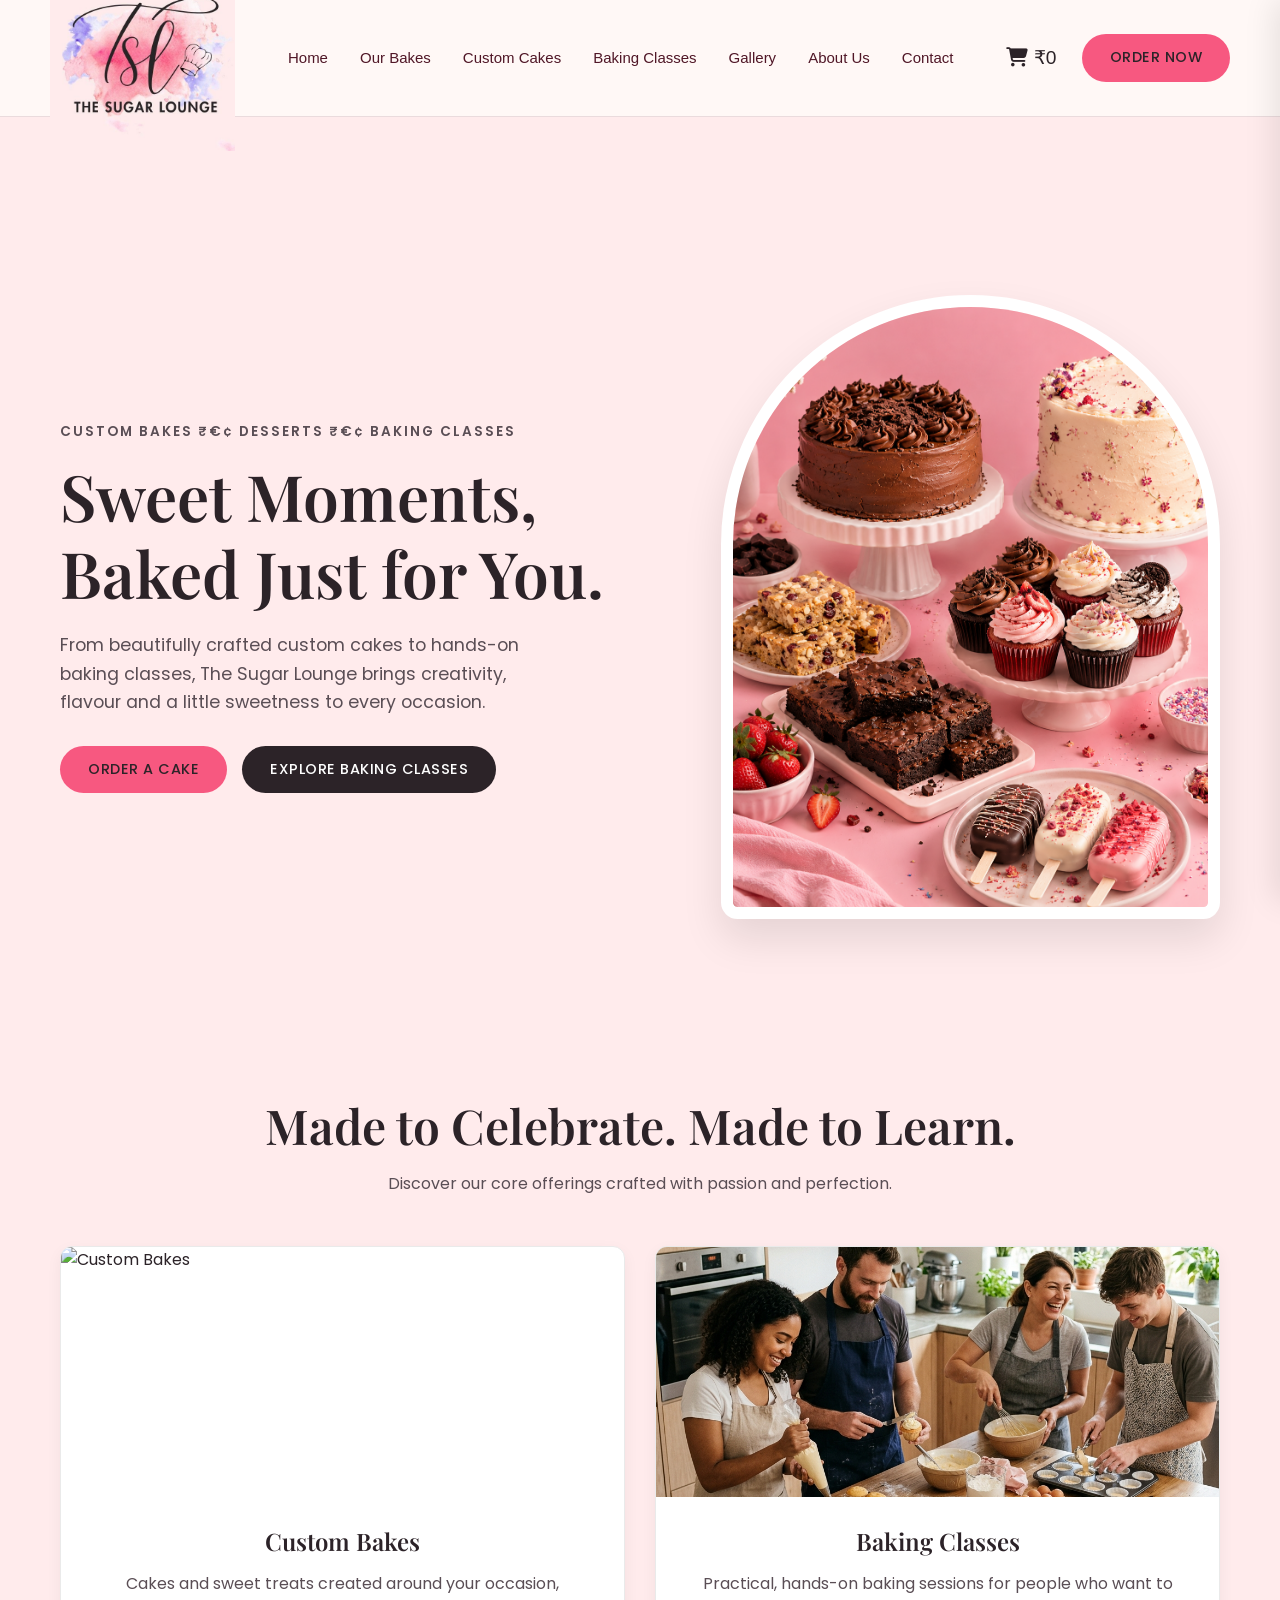
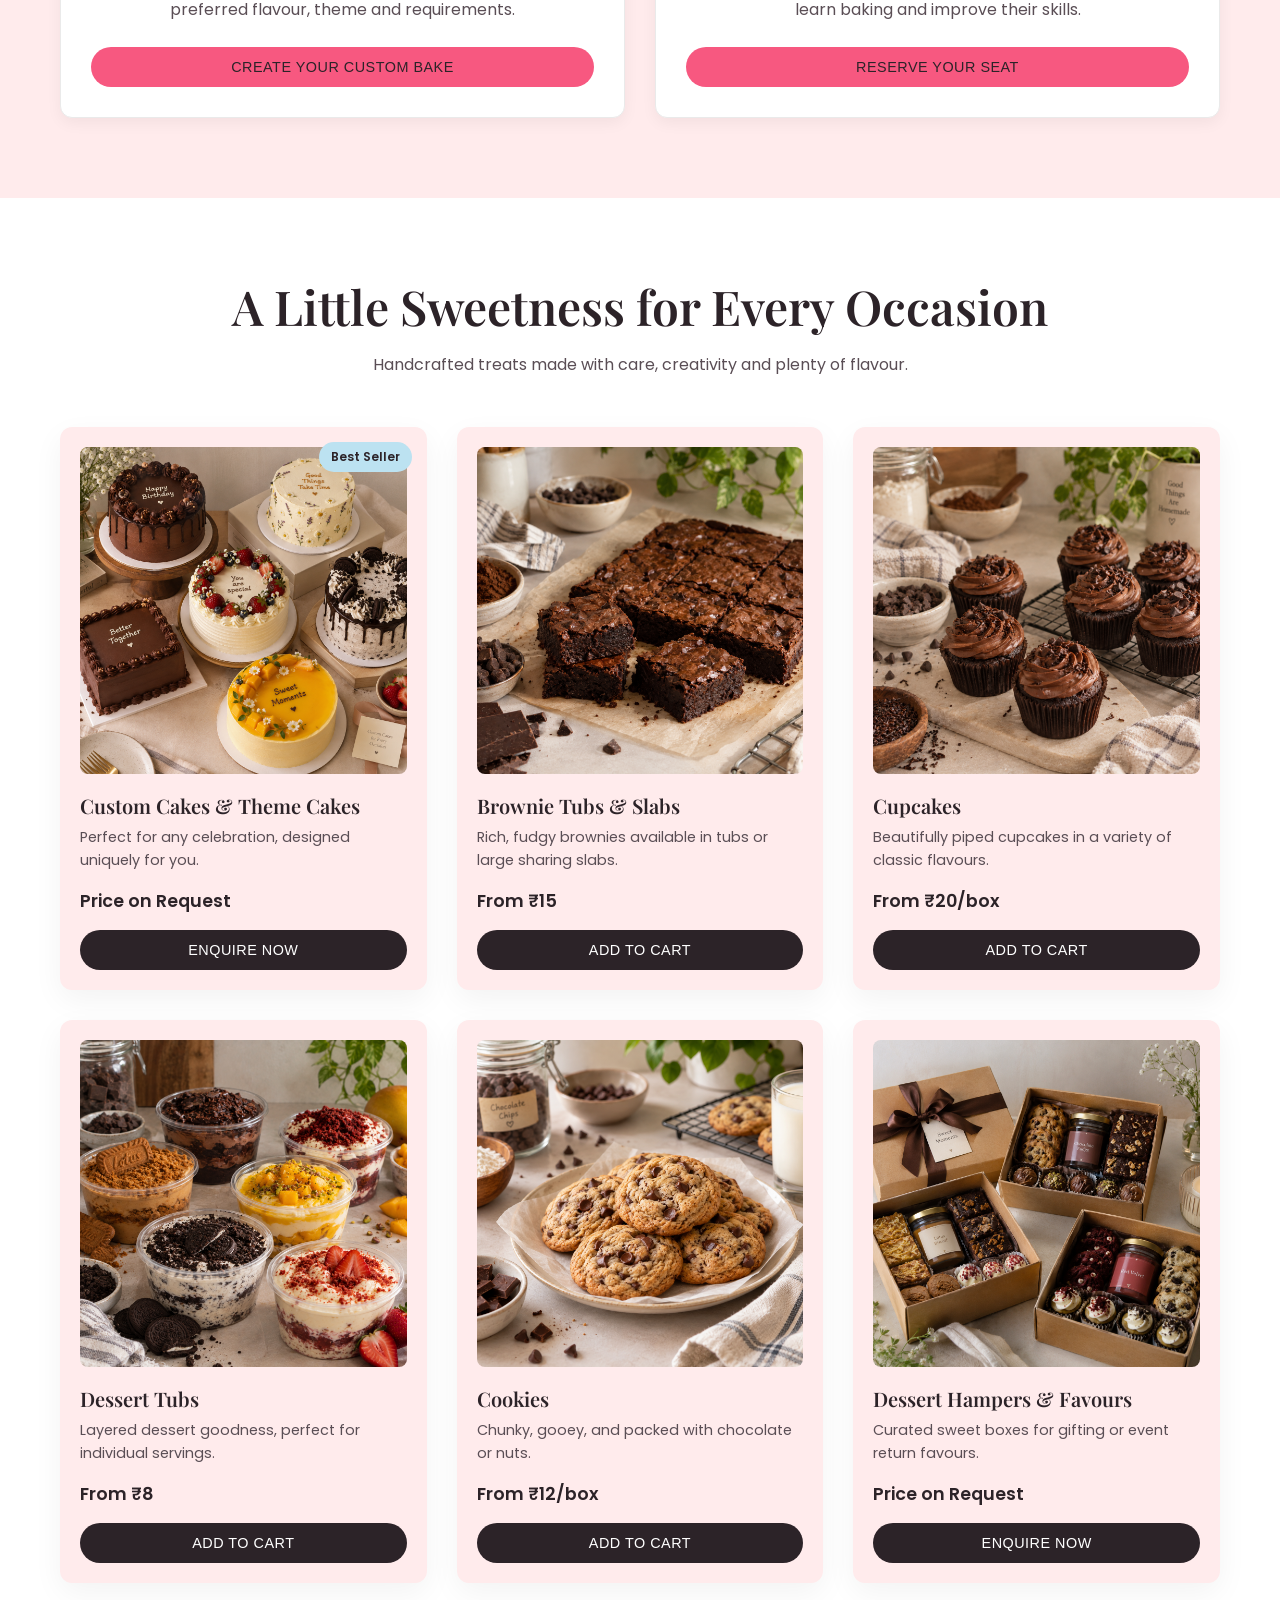
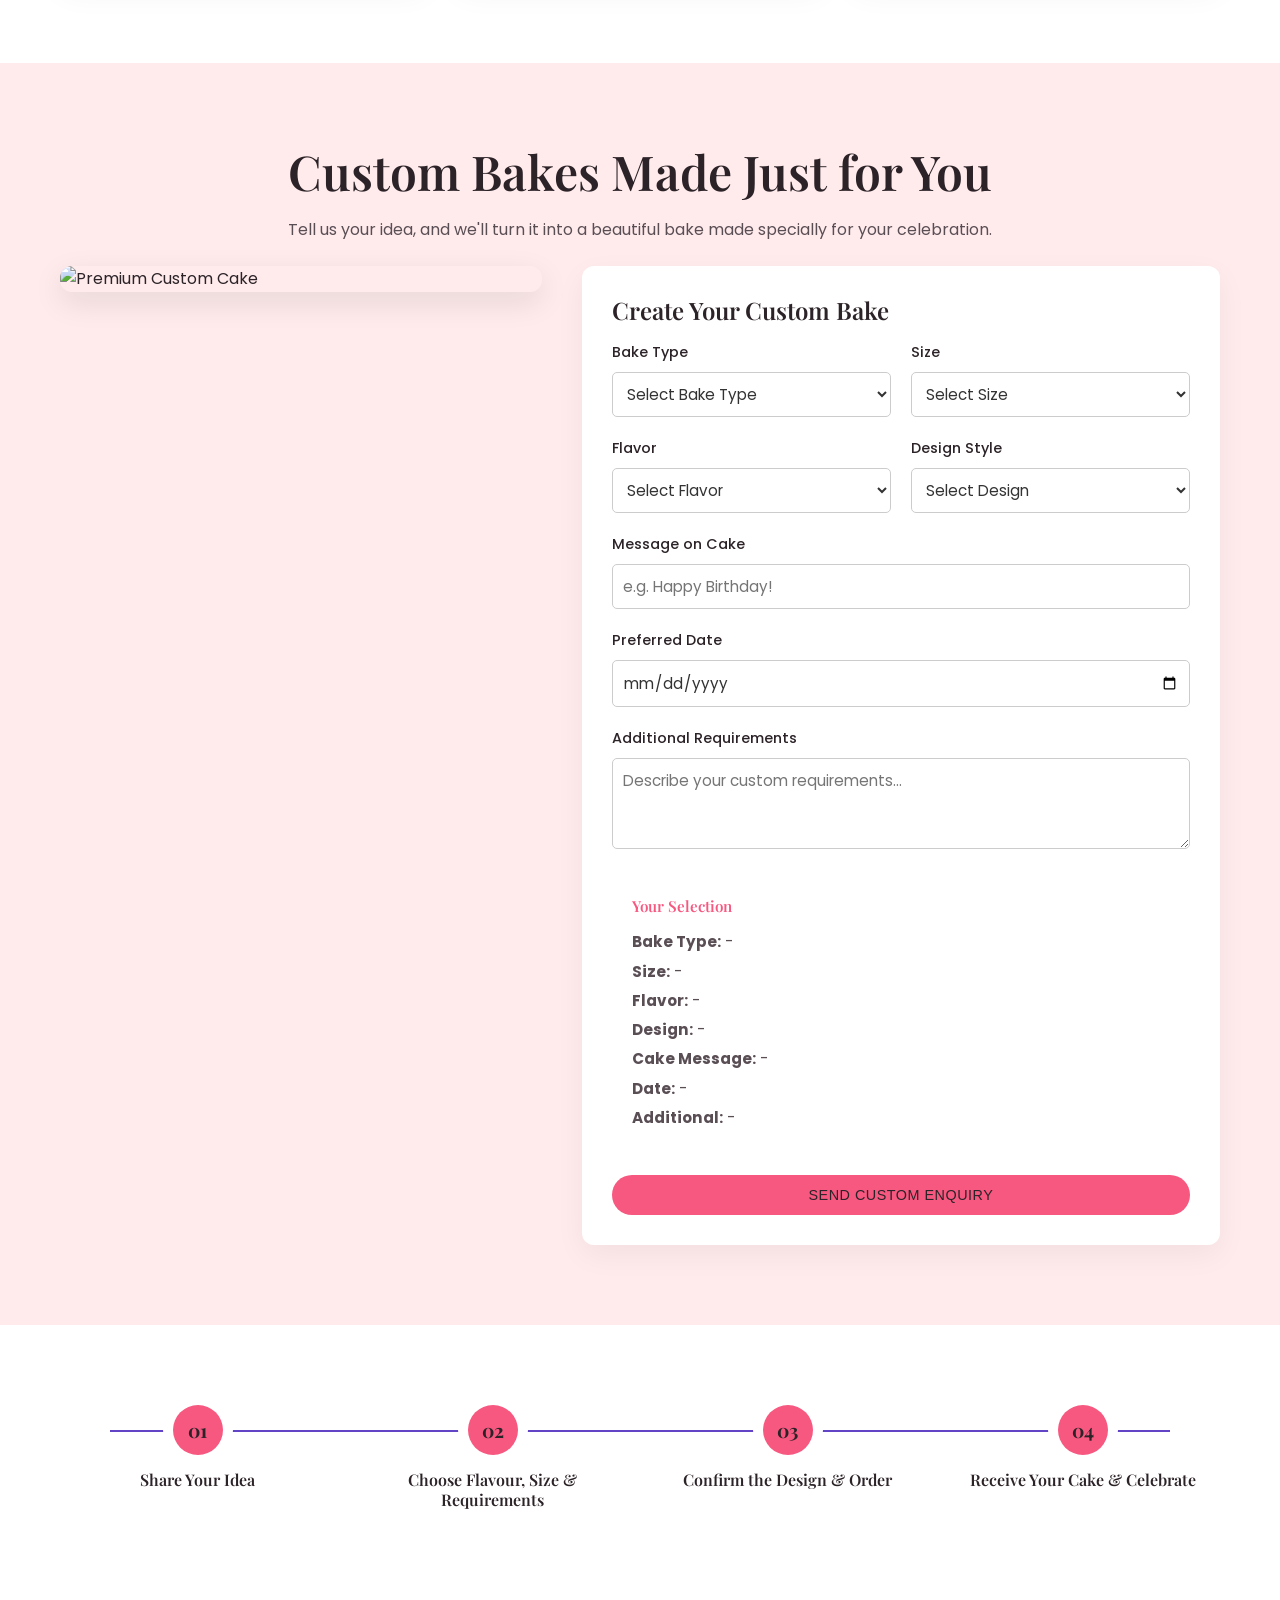
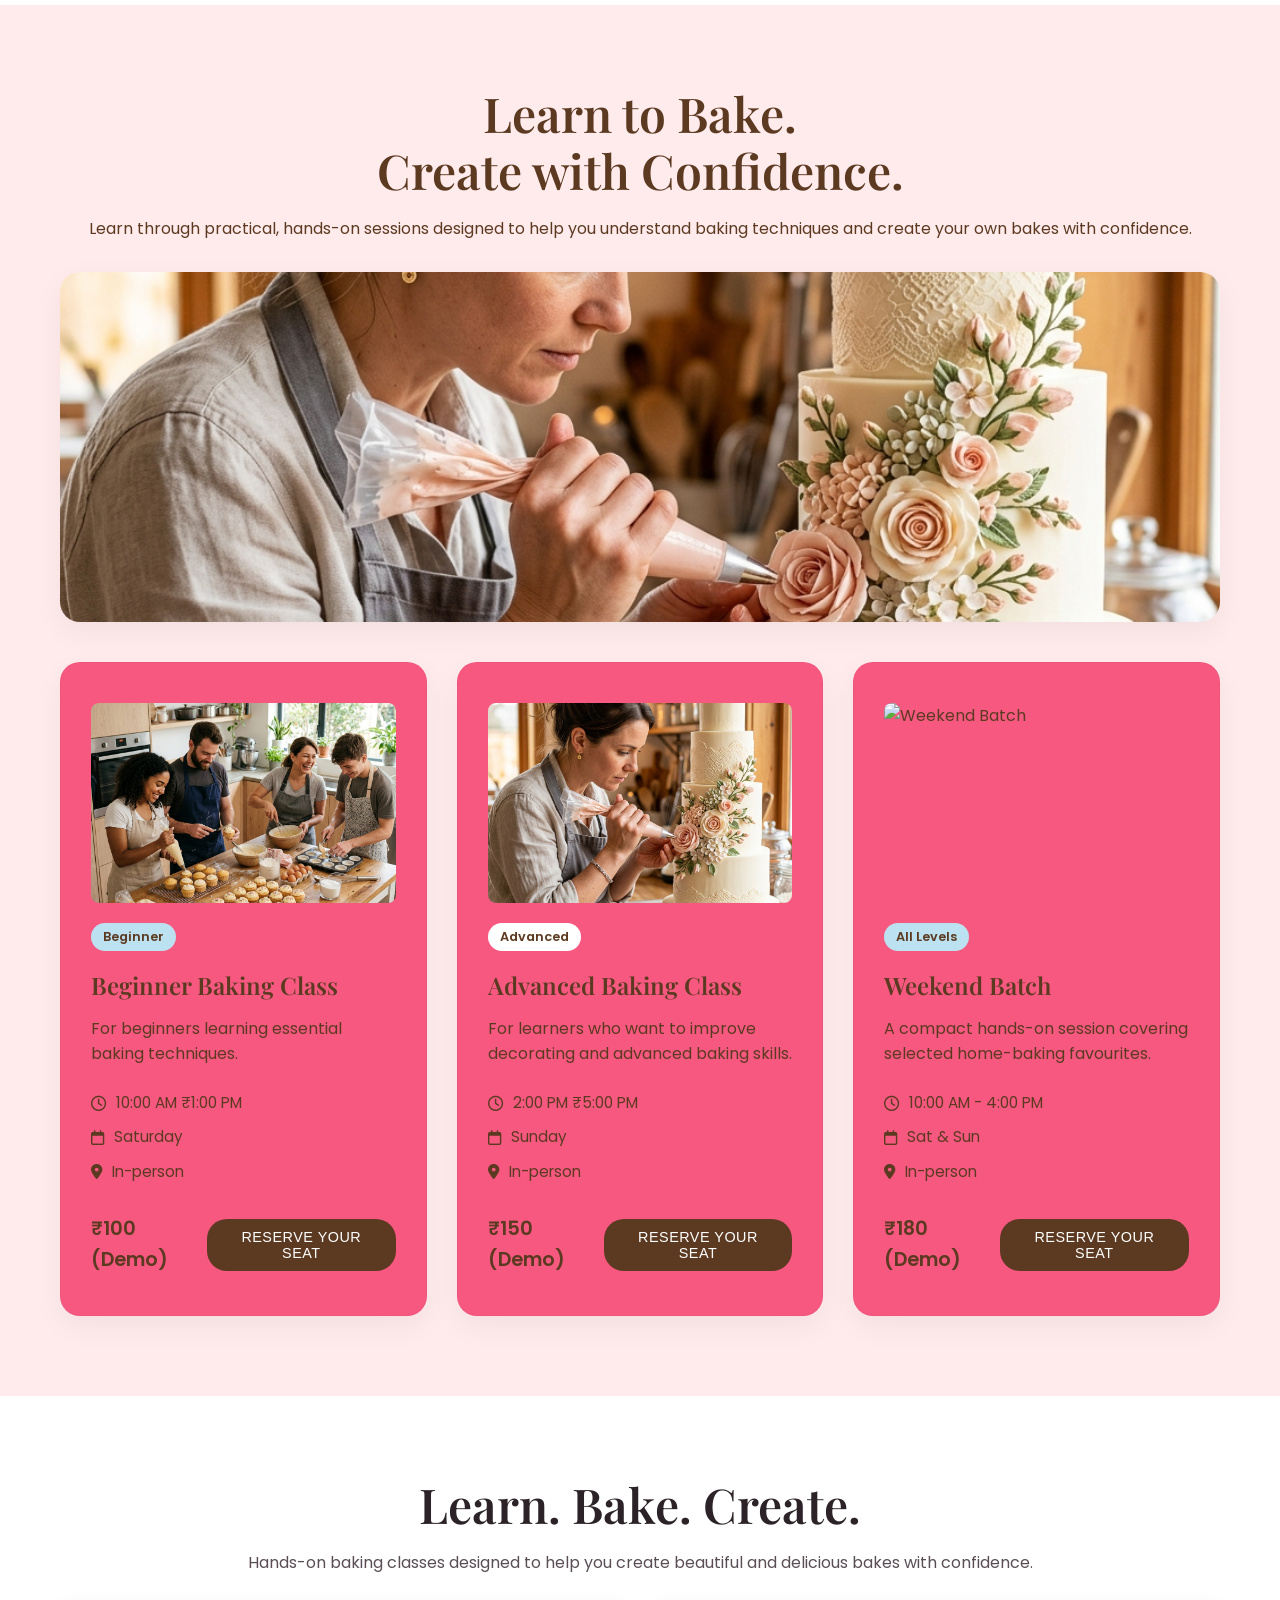
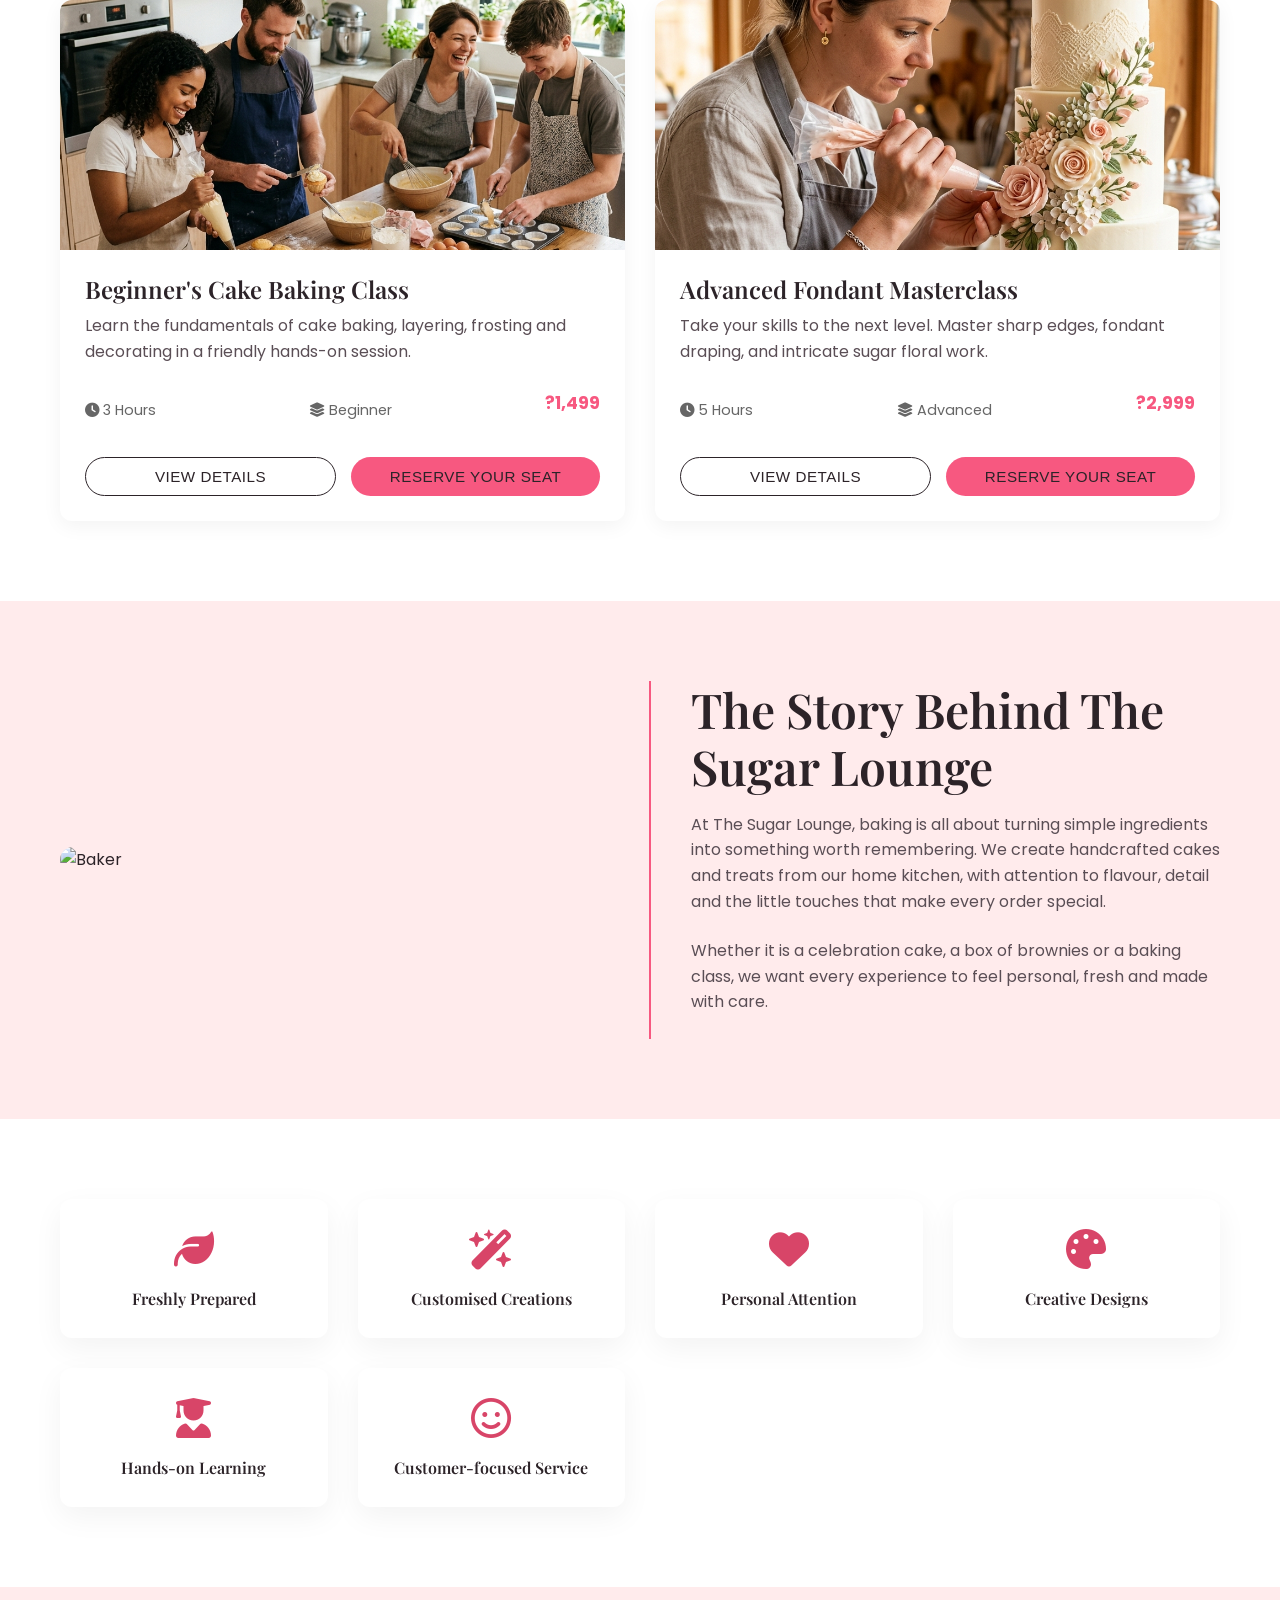
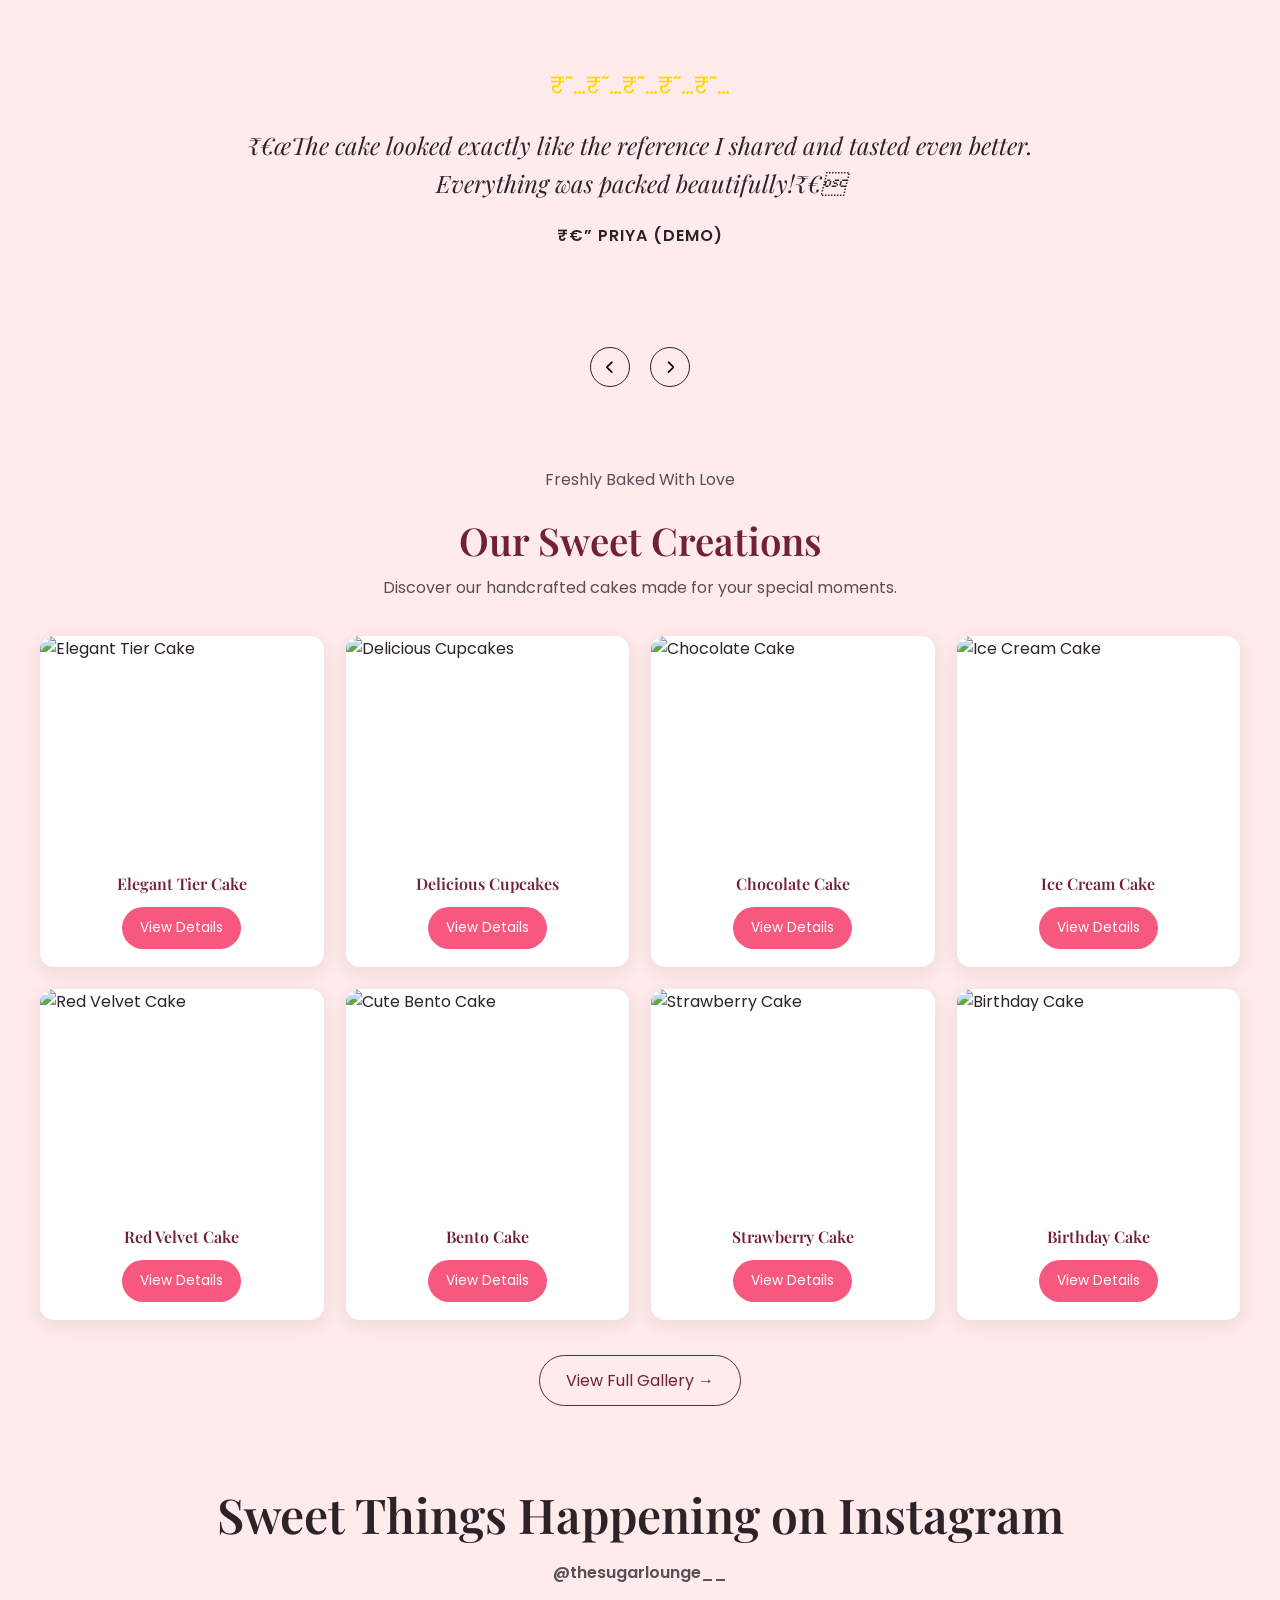
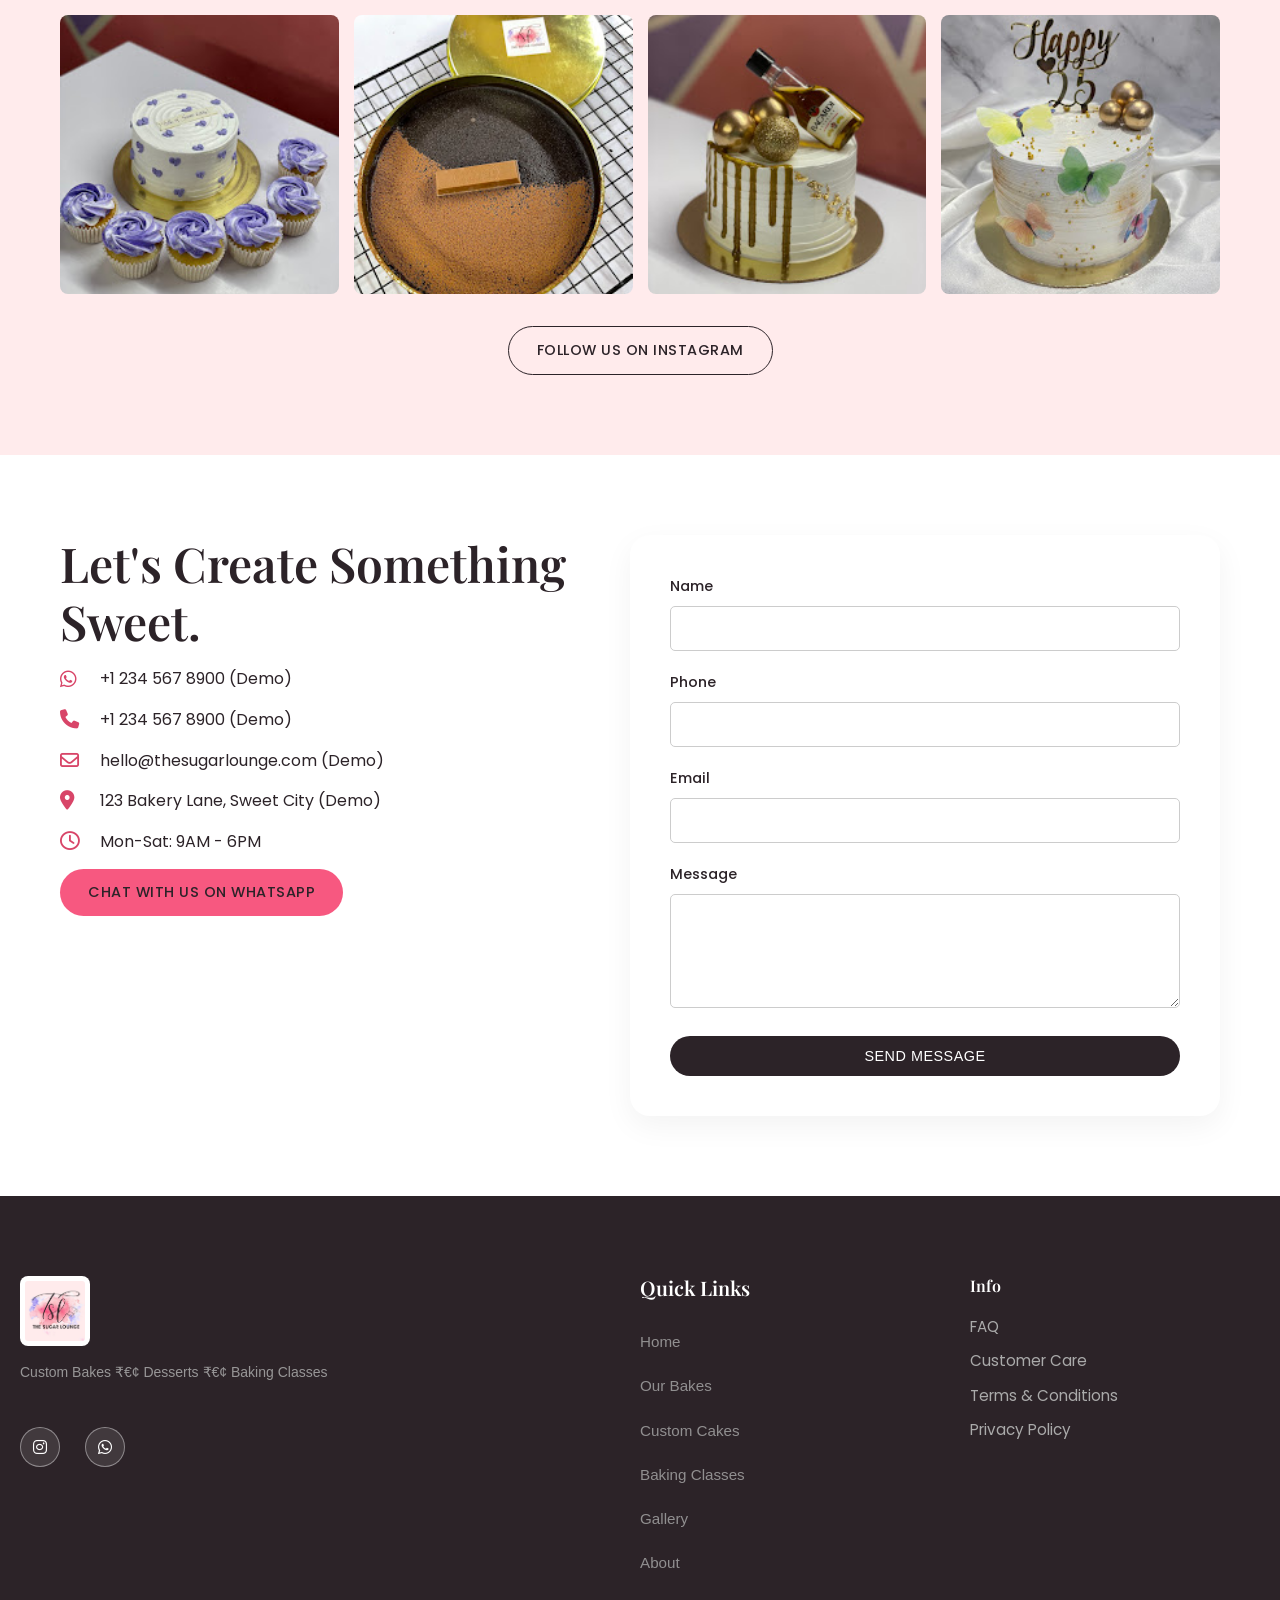
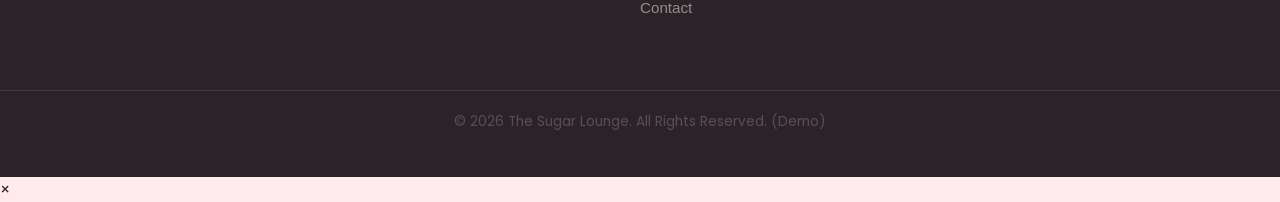
==== index.html @ 6e8db291 "Update index.html" ====
﻿<!DOCTYPE html>

<html lang="en">

<head>

    <meta charset="UTF-8">

    <meta name="viewport" content="width=device-width, initial-scale=1.0">

    <title>The Sugar Lounge | Custom Cakes, Desserts & Baking Classes</title>

    <meta name="description" content="The Sugar Lounge creates handcrafted custom cakes, desserts and sweet treats while offering practical baking classes for beginners and baking enthusiasts.">

    

    <!-- Open Graph Metadata -->

    <meta property="og:title" content="The Sugar Lounge | Custom Cakes & Baking Classes">

    <meta property="og:description" content="Handcrafted treats made with care, creativity and plenty of flavour.">

    <meta property="og:type" content="website">



    <!-- Fonts -->

    <link rel="preconnect" href="https://fonts.googleapis.com">

    <link rel="preconnect" href="https://fonts.gstatic.com" crossorigin>

    <link href="https://fonts.googleapis.com/css2?family=Playfair+Display:ital,wght@0,400;0,500;0,600;0,700;1,400&family=Poppins:wght@300;400;500;600&display=swap" rel="stylesheet">

    

    <!-- Icons -->

    <link rel="stylesheet" href="https://cdnjs.cloudflare.com/ajax/libs/font-awesome/6.4.0/css/all.min.css">

    

    <link rel="stylesheet" href="style.css">

</head>

<body>



    <!-- Navigation Bar -->

    <nav id="navbar" class="navbar">

        <div class="nav-container">

            <a href="#" class="logo">

                <img src="logo.jpg.jpeg" alt="The Sugar Lounge Logo" class="logo-img">

            </a>

            

            <div class="nav-links">

                <a href="#home">Home</a>

                <a href="#bakes">Our Bakes</a>

                <a href="custom-cakes.html">Custom Cakes</a>

                <a href="book-class.html">Baking Classes</a>

                <a href="gallery.html">Gallery</a>

                <a href="#about">About Us</a>

                <a href="#contact">Contact</a>

            </div>



            <div class="nav-actions">

                <button class="cart-btn" aria-label="Cart">₹0</span></button>

                <a href="#bakes" class="btn btn-primary">ORDER NOW</a>

                <button class="mobile-menu-btn" aria-label="Menu"><i class="fa-solid fa-bars"></i></button>

            </div>

        </div>

    </nav>



    <!-- Mobile Menu Overlay -->

    <div class="mobile-menu-overlay">

        <div class="mobile-links">

            <a href="#home">Home</a>

            <a href="#bakes">Our Bakes</a>

            <a href="custom-cakes.html">Custom Cakes</a>

            <a href="book-class.html">Baking Classes</a>

            <a href="gallery.html">Gallery</a>

            <a href="about">About Us</a>

            <a href="contact">Contact</a>

        </div>

    </div>



    <!-- Hero Section -->

    <header id="home" class="hero">

        <div class="hero-content">

            <span class="eyebrow">CUSTOM BAKES ₹€¢ DESSERTS ₹€¢ BAKING CLASSES</span>

            <h1>Sweet Moments,<br>Baked Just for You.</h1>

            <p>From beautifully crafted custom cakes to hands-on baking classes, The Sugar Lounge brings creativity, flavour and a little sweetness to every occasion.</p>

            <div class="hero-btns">

                <a href="#bakes" class="btn btn-primary">ORDER A CAKE</a>

                <a href="book-class.html" class="btn btn-secondary">EXPLORE BAKING CLASSES</a>

            </div>

        </div>

        <div class="hero-image">

            <div class="image-wrapper">

                <img src="image1.png" alt="Beautiful custom cake">

                <div class="decor-shape shape-1"></div>

                <div class="decor-shape shape-2"></div>

            </div>

        </div>

    </header>



    <!-- What We Offer -->

    
    <section class="what-we-offer section-padding">
        <div class="container">
            <div class="section-header text-center">
                <h2>Made to Celebrate. Made to Learn.</h2>
                <p>Discover our core offerings crafted with passion and perfection.</p>
            </div>
            <div class="offer-cards" style="display: grid; grid-template-columns: 1fr 1fr; gap: 30px;">
                <div class="offer-card" style="display: flex; flex-direction: column; background: #fff; border-radius: 12px; overflow: hidden; box-shadow: 0 5px 15px rgba(0,0,0,0.05); border: 1px solid #eaeaea;">
                    <img src="https://images.unsplash.com/photo-1588195538326-c5b1e9f80a1b?q=80&w=1000&auto=format&fit=crop" alt="Custom Bakes" style="width: 100%; height: 250px; object-fit: cover;">
                    <div class="offer-card-content" style="padding: 30px; display: flex; flex-direction: column; flex-grow: 1;">
                        <h3 style="margin-bottom: 15px;">Custom Bakes</h3>
                        <p style="margin-bottom: 25px; flex-grow: 1;">Cakes and sweet treats created around your occasion, preferred flavour, theme and requirements.</p>
                        <button type="button" class="btn btn-primary" onclick="document.getElementById('custom-cakes').scrollIntoView({behavior: 'smooth'})" style="width: 100%;">Create Your Custom Bake</button>
                    </div>
                </div>
                <div class="offer-card" style="display: flex; flex-direction: column; background: #fff; border-radius: 12px; overflow: hidden; box-shadow: 0 5px 15px rgba(0,0,0,0.05); border: 1px solid #eaeaea;">
                    <img src="beginner-class.jpg" alt="Baking Classes" style="width: 100%; height: 250px; object-fit: cover;">
                    <div class="offer-card-content" style="padding: 30px; display: flex; flex-direction: column; flex-grow: 1;">
                        <h3 style="margin-bottom: 15px;">Baking Classes</h3>
                        <p style="margin-bottom: 25px; flex-grow: 1;">Practical, hands-on baking sessions for people who want to learn baking and improve their skills.</p>
                        <button type="button" class="btn btn-primary reserve-seat-btn" data-class="Baking Classes" style="width: 100%;">Reserve Your Seat</button>
                    </div>
                </div>
            </div>
        </div>
    </section>




    <!-- Our Bakes -->

    <section id="bakes" class="our-bakes section-padding bg-light">

        <div class="container">

            <div class="section-header text-center">

                <h2>A Little Sweetness for Every Occasion</h2>

                <p>Handcrafted treats made with care, creativity and plenty of flavour.</p>

            </div>

            <div class="products-grid">

                <!-- Product 1 -->

                <div class="product-card">

                    <div class="badge best-seller">Best Seller</div>

                    <div class="product-img">

                        <img src="image2.png" alt="Custom Cakes">

                    </div>

                    <div class="product-info">

                        <h3>Custom Cakes & Theme Cakes</h3>

                        <p>Perfect for any celebration, designed uniquely for you.</p>

                        <span class="price">Price on Request</span>

                        <button class="btn btn-secondary enquire-btn" data-product="Custom Cakes">ENQUIRE NOW</button>

                    </div>

                </div>

                <!-- Product 2 -->

                <div class="product-card">

                    <div class="product-img">

                        <img src="image9.png" alt="Brownies">

                    </div>

                    <div class="product-info">

                        <h3>Brownie Tubs & Slabs</h3>

                        <p>Rich, fudgy brownies available in tubs or large sharing slabs.</p>

                        <span class="price">From ₹15</span>

                        <button class="btn btn-secondary add-cart-btn" data-product="Brownie Tubs" data-price="15">ADD TO CART</button>

                    </div>

                </div>

                <!-- Product 3 -->

                <div class="product-card">

                    <div class="product-img">

                        <img src="image8.png" alt="Cupcakes">

                    </div>

                    <div class="product-info">

                        <h3>Cupcakes</h3>

                        <p>Beautifully piped cupcakes in a variety of classic flavours.</p>

                        <span class="price">From ₹20/box</span>

                        <button class="btn btn-secondary add-cart-btn" data-product="Cupcakes" data-price="20">ADD TO CART</button>

                    </div>

                </div>

                <!-- Product 4 -->

                <div class="product-card">

                    <div class="product-img">

                        <img src="image4.png" alt="Dessert Tubs">

                    </div>

                    <div class="product-info">

                        <h3>Dessert Tubs</h3>

                        <p>Layered dessert goodness, perfect for individual servings.</p>

                        <span class="price">From ₹8</span>

                        <button class="btn btn-secondary add-cart-btn" data-product="Dessert Tubs" data-price="8">ADD TO CART</button>

                    </div>

                </div>

                <!-- Product 5 -->

                <div class="product-card">

                    <div class="product-img">

                        <img src="image12.png" alt="Cookies">

                    </div>

                    <div class="product-info">

                        <h3>Cookies</h3>

                        <p>Chunky, gooey, and packed with chocolate or nuts.</p>

                        <span class="price">From ₹12/box</span>

                        <button class="btn btn-secondary add-cart-btn" data-product="Cookies" data-price="12">ADD TO CART</button>

                    </div>

                </div>

                <!-- Product 6 -->

                <div class="product-card">

                    <div class="product-img">

                        <img src="image7.png" alt="Dessert Hamburger">

                    </div>

                    <div class="product-info">

                        <h3>Dessert Hampers & Favours</h3>

                        <p>Curated sweet boxes for gifting or event return favours.</p>

                        <span class="price">Price on Request</span>

                        <button class="btn btn-secondary enquire-btn" data-product="Dessert Hampers">ENQUIRE NOW</button>

                    </div>

                </div>

            </div>

        </div>

    </section>



    <!-- Custom Cakes Split -->

    

<section id="custom-cakes" class="custom-bakes-section section-padding">

    <div class="container">

        <div class="text-center mb-5">

            <h2>Custom Bakes Made Just for You</h2>

            <p>Tell us your idea, and we'll turn it into a beautiful bake made specially for your celebration.</p>

        </div>

        <div class="custom-bakes-layout">

            <div class="custom-bakes-image">

                <img src="https://images.unsplash.com/photo-1535254973040-607b474cb50d?q=80&w=1000&auto=format&fit=crop" alt="Premium Custom Cake">

            </div>

            <div class="custom-bakes-form-container">

                <h3>Create Your Custom Bake</h3>

                <form id="new-custom-bake-form" class="custom-bake-form">

                    <div class="form-row">

                        <div class="form-group half">

                            <label>Bake Type</label>

                            <select id="cb-type" required>

                                <option value="">Select Bake Type</option>

                                <option>Birthday Cake</option>

                                <option>Wedding Cake</option>

                                <option>Anniversary Cake</option>

                                <option>Celebration Cake</option>

                                <option>Cupcakes</option>

                                <option>Dessert Box</option>

                            </select>

                        </div>

                        <div class="form-group half">

                            <label>Size</label>

                            <select id="cb-size" required>

                                <option value="">Select Size</option>

                                <option>500 g</option>

                                <option>1 kg</option>

                                <option>1.5 kg</option>

                                <option>2 kg</option>

                                <option>Custom Size</option>

                            </select>

                        </div>

                    </div>

                    <div class="form-row">

                        <div class="form-group half">

                            <label>Flavor</label>

                            <select id="cb-flavor" required>

                                <option value="">Select Flavor</option>

                                <option>Vanilla</option>

                                <option>Chocolate</option>

                                <option>Red Velvet</option>

                                <option>Butterscotch</option>

                                <option>Black Forest</option>

                                <option>Custom Flavor</option>

                            </select>

                        </div>

                        <div class="form-group half">

                            <label>Design Style</label>

                            <select id="cb-design" required>

                                <option value="">Select Design</option>

                                <option>Minimal</option>

                                <option>Floral</option>

                                <option>Elegant</option>

                                <option>Cartoon</option>

                                <option>Photo Cake</option>

                                <option>Theme Cake</option>

                            </select>

                        </div>

                    </div>

                    <div class="form-group">

                        <label>Message on Cake</label>

                        <input type="text" id="cb-message" placeholder="e.g. Happy Birthday!">

                    </div>

                    <div class="form-group">

                        <label>Preferred Date</label>

                        <input type="date" id="cb-date" required>

                    </div>

                    <div class="form-group">

                        <label>Additional Requirements</label>

                        <textarea id="cb-additional" rows="3" placeholder="Describe your custom requirements..."></textarea>

                    </div>

                    

                    <div class="cb-preview-summary">

                        <h4>Your Selection</h4>

                        <p><strong>Bake Type:</strong> <span id="prev-type">-</span></p>

                        <p><strong>Size:</strong> <span id="prev-size">-</span></p>

                        <p><strong>Flavor:</strong> <span id="prev-flavor">-</span></p>

                        <p><strong>Design:</strong> <span id="prev-design">-</span></p>

                        <p><strong>Cake Message:</strong> <span id="prev-message">-</span></p>

                        <p><strong>Date:</strong> <span id="prev-date">-</span></p>

                        <p><strong>Additional:</strong> <span id="prev-additional">-</span></p>

                    </div>



                    <button type="button" id="submit-custom-enquiry" class="btn btn-primary w-100 mt-3">Send Custom Enquiry</button>

                    <p id="cb-success-msg" style="display:none; color:green; margin-top:10px;">Your custom enquiry has been sent successfully!</p>

                </form>

            </div>

        </div>

    </div>

</section>





    <!-- Custom Order Process -->

    <section class="order-process section-padding bg-light">

        <div class="container text-center">

            <div class="process-steps">

                <div class="step">

                    <span class="step-num">01</span>

                    <h4>Share Your Idea</h4>

                </div>

                <div class="step">

                    <span class="step-num">02</span>

                    <h4>Choose Flavour, Size & Requirements</h4>

                </div>

                <div class="step">

                    <span class="step-num">03</span>

                    <h4>Confirm the Design & Order</h4>

                </div>

                <div class="step">

                    <span class="step-num">04</span>

                    <h4>Receive Your Cake & Celebrate</h4>

                </div>

            </div>

        </div>

    </section>



    <!-- Baking Classes -->

    <section id="classes" class="baking-classes section-padding">

        <div class="container">

            <div class="section-header text-center">

                <h2 style="color: #5C3A21;">Learn to Bake.<br>Create with Confidence.</h2>

                <p style="color: #5C3A21;">Learn through practical, hands-on sessions designed to help you understand baking techniques and create your own bakes with confidence.</p>

                <img src="advanced-class.jpg" alt="Baking Class in Session" style="width: 100%; height: 350px; object-fit: cover; border-radius: var(--radius-lg); margin-top: 30px; box-shadow: var(--shadow-soft);">

            </div>

            <div class="class-cards">

                <div class="class-card">

                    <img src="beginner-class.jpg" style="width: 100%; height: 200px; object-fit: cover; border-radius: var(--radius-sm); margin-bottom: 20px;">

                    <div class="class-level">Beginner</div>

                    <h3>Beginner Baking Class</h3>

                    <p>For beginners learning essential baking techniques.</p>

                    <ul class="class-details">

                        <li><i class="fa-regular fa-clock"></i> 10:00 AM ₹1:00 PM</li>

                        <li><i class="fa-regular fa-calendar"></i> Saturday</li>

                        <li><i class="fa-solid fa-location-dot"></i> In-person</li>

                    </ul>

                    <div class="class-footer">

                        <span class="fee">₹100 (Demo)</span>

                        <button class="btn btn-primary" onclick="window.location.href='book-class.html'">RESERVE YOUR SEAT</button>

                    </div>

                </div>

                <div class="class-card highlighted">

                    <img src="advanced-class.jpg" alt="Advanced Class" style="width: 100%; height: 200px; object-fit: cover; border-radius: var(--radius-sm); margin-bottom: 20px;">

                    <div class="class-level">Advanced</div>

                    <h3>Advanced Baking Class</h3>

                    <p>For learners who want to improve decorating and advanced baking skills.</p>

                    <ul class="class-details">

                        <li><i class="fa-regular fa-clock"></i> 2:00 PM ₹5:00 PM</li>

                        <li><i class="fa-regular fa-calendar"></i> Sunday</li>

                        <li><i class="fa-solid fa-location-dot"></i> In-person</li>

                    </ul>

                    <div class="class-footer">

                        <span class="fee">₹150 (Demo)</span>

                        <button class="btn btn-primary" onclick="window.location.href='book-class.html'">RESERVE YOUR SEAT</button>

                    </div>

                </div>

                <div class="class-card">

                    <img src="https://images.unsplash.com/photo-1578985545062-69928b1d9587?q=80&w=600&auto=format&fit=crop" alt="Weekend Batch" style="width: 100%; height: 200px; object-fit: cover; border-radius: var(--radius-sm); margin-bottom: 20px;">

                    <div class="class-level">All Levels</div>

                    <h3>Weekend Batch</h3>

                    <p>A compact hands-on session covering selected home-baking favourites.</p>

                    <ul class="class-details">

                        <li><i class="fa-regular fa-clock"></i> 10:00 AM - 4:00 PM</li>

                        <li><i class="fa-regular fa-calendar"></i> Sat & Sun</li>

                        <li><i class="fa-solid fa-location-dot"></i> In-person</li>

                    </ul>

                    <div class="class-footer">

                        <span class="fee">₹180 (Demo)</span>

                        <button class="btn btn-primary" onclick="window.location.href='book-class.html'">RESERVE YOUR SEAT</button>

                    </div>

                </div>

            </div>

        </div>

    </section>



    <!-- Upcoming Classes Compact -->

    

<section id="classes" class="baking-classes-section section-padding bg-light">

    <div class="container">

        <div class="text-center mb-5">

            <h2>Learn. Bake. Create.</h2>

            <p>Hands-on baking classes designed to help you create beautiful and delicious bakes with confidence.</p>

        </div>

        

        <div class="baking-classes-grid">

            <div class="new-class-card">

                <img src="beginner-class.jpg" alt="Beginner's Cake Baking Class" class="ncc-img">

                <div class="ncc-content">

                    <h3>Beginner's Cake Baking Class</h3>

                    <p>Learn the fundamentals of cake baking, layering, frosting and decorating in a friendly hands-on session.</p>

                    <div class="ncc-details">

                        <span><i class="fa-solid fa-clock"></i> 3 Hours</span>

                        <span><i class="fa-solid fa-layer-group"></i> Beginner</span>

                        <span class="price">?1,499</span>

                    </div>

                    <div class="ncc-actions">

                        <button type="button" class="btn btn-outline view-details-btn" data-class="beginner">View Details</button>

                        <button type="button" class="btn btn-primary reserve-seat-btn" data-class="Beginner's Cake Baking Class">Reserve Your Seat</button>

                    </div>

                </div>

            </div>

            

            <div class="new-class-card">

                <img src="advanced-class.jpg" alt="Advanced Fondant Masterclass" class="ncc-img">

                <div class="ncc-content">

                    <h3>Advanced Fondant Masterclass</h3>

                    <p>Take your skills to the next level. Master sharp edges, fondant draping, and intricate sugar floral work.</p>

                    <div class="ncc-details">

                        <span><i class="fa-solid fa-clock"></i> 5 Hours</span>

                        <span><i class="fa-solid fa-layer-group"></i> Advanced</span>

                        <span class="price">?2,999</span>

                    </div>

                    <div class="ncc-actions">

                        <button type="button" class="btn btn-outline view-details-btn" data-class="advanced">View Details</button>

                        <button type="button" class="btn btn-primary reserve-seat-btn" data-class="Advanced Fondant Masterclass">Reserve Your Seat</button>

                    </div>

                </div>

            </div>

        </div>

    </div>

</section>



<!-- Class Details Modal -->

<div id="class-details-modal" class="modal">

    <div class="modal-content class-details-content">

        <button type="button" class="close-modal">&times;</button>

        <div id="cd-dynamic-content"></div>

    </div>

</div>



<!-- Class Booking Modal -->

<div id="class-booking-modal" class="modal">

    <div class="modal-content">

        <button type="button" class="close-modal">&times;</button>

        <h3>Reserve Your Seat</h3>

        <form id="new-class-booking-form">

            <div class="form-group">

                <label>Class Name</label>

                <input type="text" id="bk-class-name" readonly>

            </div>

            <div class="form-group">

                <label>Name</label>

                <input type="text" id="bk-name" required>

            </div>

            <div class="form-group">

                <label>Email</label>

                <input type="email" id="bk-email" required>

            </div>

            <div class="form-group">

                <label>Phone</label>

                <input type="tel" id="bk-phone" required>

            </div>

            <div class="form-group">

                <label>Preferred Date</label>

                <input type="date" id="bk-date" required>

            </div>

            <div class="form-group">

                <label>Number of Seats</label>

                <input type="number" id="bk-seats" min="1" value="1" required>

            </div>

            <div class="form-group">

                <label>Notes</label>

                <textarea id="bk-notes" rows="2"></textarea>

            </div>

            <button type="button" id="submit-booking-btn" class="btn btn-primary w-100">Confirm Booking</button>

            <p id="bk-success-msg" style="display:none; color:green; margin-top:10px;">Your booking has been confirmed successfully!</p>

        </form>

    </div>

</div>





    <!-- About Us -->

    <section id="about" class="about-us section-padding">

        <div class="container about-wrapper">

            <div class="about-image">

                <img src="https://images.unsplash.com/photo-1506459225024-1428097a7e18?q=80&w=800&auto=format&fit=crop" alt="Baker">

            </div>

            <div class="about-content">

                <h2>The Story Behind The Sugar Lounge</h2>

                <p>At The Sugar Lounge, baking is all about turning simple ingredients into something worth remembering. We create handcrafted cakes and treats from our home kitchen, with attention to flavour, detail and the little touches that make every order special.</p>

                <p>Whether it is a celebration cake, a box of brownies or a baking class, we want every experience to feel personal, fresh and made with care.</p>

            </div>

        </div>

    </section>



    <!-- Why Choose Us -->

    <section class="why-choose-us section-padding bg-light">

        <div class="container">

            <div class="features-grid">

                <div class="feature-card">

                    <i class="fa-solid fa-leaf"></i>

                    <h4>Freshly Prepared</h4>

                </div>

                <div class="feature-card">

                    <i class="fa-solid fa-wand-magic-sparkles"></i>

                    <h4>Customised Creations</h4>

                </div>

                <div class="feature-card">

                    <i class="fa-solid fa-heart"></i>

                    <h4>Personal Attention</h4>

                </div>

                <div class="feature-card">

                    <i class="fa-solid fa-palette"></i>

                    <h4>Creative Designs</h4>

                </div>

                <div class="feature-card">

                    <i class="fa-solid fa-user-graduate"></i>

                    <h4>Hands-on Learning</h4>

                </div>

                <div class="feature-card">

                    <i class="fa-regular fa-face-smile"></i>

                    <h4>Customer-focused Service</h4>

                </div>

            </div>

        </div>

    </section>



    <!-- Testimonials -->

    <section class="testimonials section-padding">

        <div class="container">

            <div class="testimonial-carousel">

                <div class="testimonial-slide active">

                    <div class="stars">₹˜…₹˜…₹˜…₹˜…₹˜…</div>

                    <p>₹€œThe cake looked exactly like the reference I shared and tasted even better. Everything was packed beautifully!₹€</p>

                    <span class="author">₹€” Priya (Demo)</span>

                </div>

                <div class="testimonial-slide">

                    <div class="stars">₹˜…₹˜…₹˜…₹˜…₹˜…</div>

                    <p>₹€œThe brownies were so fresh and fudgy. The whole ordering process was simple and the quality was amazing.₹€</p>

                    <span class="author">₹€” Ananya (Demo)</span>

                </div>

                <div class="testimonial-slide">

                    <div class="stars">₹˜…₹˜…₹˜…₹˜…₹˜…</div>

                    <p>₹€œLoved the baking class! It was easy to follow, practical and really helpful for a beginner.₹€</p>

                    <span class="author">₹€” Harini (Demo)</span>

                </div>

            </div>

            <div class="carousel-controls">

                <button id="prev-testi"><i class="fa-solid fa-chevron-left"></i></button>

                <button id="next-testi"><i class="fa-solid fa-chevron-right"></i></button>

            </div>

        </div>

    </section>

<!-- Our Sweet Creations Section -->
<section class="sweet-creations" id="sweet-creations">
    <div class="section-heading">
        <p class="section-subtitle">Freshly Baked With Love</p>
        <h2>Our Sweet Creations</h2>
        <p>Discover our handcrafted cakes made for your special moments.</p>
    </div>

    <div class="sweet-creations-grid">

        <div class="sweet-card">
            <img src="sri cake 1 .png" alt="Elegant Tier Cake">
            <div class="sweet-card-info">
                <h3>Elegant Tier Cake</h3>
                <a href="gallery.html" class="sweet-view-btn">View Details</a>
            </div>
        </div>

        <div class="sweet-card">
            <img src="cup cake.png" alt="Delicious Cupcakes">
            <div class="sweet-card-info">
                <h3>Delicious Cupcakes</h3>
                <a href="gallery.html" class="sweet-view-btn">View Details</a>
            </div>
        </div>

        <div class="sweet-card">
            <img src="chocolate.png" alt="Chocolate Cake">
            <div class="sweet-card-info">
                <h3>Chocolate Cake</h3>
                <a href="gallery.html" class="sweet-view-btn">View Details</a>
            </div>
        </div>

        <div class="sweet-card">
            <img src="Gemini_Generated_Image_4h48dw4h48dw4h48.png" alt="Ice Cream Cake">
            <div class="sweet-card-info">
                <h3>Ice Cream Cake</h3>
                <a href="gallery.html" class="sweet-view-btn">View Details</a>
            </div>
        </div>

        <div class="sweet-card">
            <img src="red velvet.png" alt="Red Velvet Cake">
            <div class="sweet-card-info">
                <h3>Red Velvet Cake</h3>
                <a href="gallery.html" class="sweet-view-btn">View Details</a>
            </div>
        </div>

        <div class="sweet-card">
            <img src="bento.png" alt="Cute Bento Cake">
            <div class="sweet-card-info">
                <h3>Bento Cake</h3>
                <a href="gallery.html" class="sweet-view-btn">View Details</a>
            </div>
        </div>

        <div class="sweet-card">
            <img src="Gemini_Generated_Image_jyt0a2jyt0a2jyt0.png" alt="Strawberry Cake">
            <div class="sweet-card-info">
                <h3>Strawberry Cake</h3>
                <a href="gallery.html" class="sweet-view-btn">View Details</a>
            </div>
        </div>

        <div class="sweet-card">
            <img src="birthday.png" alt="Birthday Cake">
            <div class="sweet-card-info">
                <h3>Birthday Cake</h3>
                <a href="gallery.html" class="sweet-view-btn">View Details</a>
            </div>
        </div>

    </div>

    <div class="gallery-link-container">
        <a href="gallery.html" class="gallery-view-btn">
            View Full Gallery
            <span aria-hidden="true">&rarr;</span>
        </a>
    </div>
</section>
  <!-- Instagram -->

    <section class="instagram section-padding">

        <div class="container text-center">

            <h2>Sweet Things Happening on Instagram</h2>

            <p class="ig-handle">@thesugarlounge__</p>

            <div class="ig-grid">

                <img src="image5.png" alt="IG">

                <img src="image6.png" alt="IG">

                <img src="image10.png" alt="IG">

                <img src="image11.png" alt="IG">

            </div>

            <a href="https://instagram.com/thesugarlounge__" target="_blank" class="btn btn-outline mt-4">FOLLOW US ON INSTAGRAM</a>

        </div>

    </section>



    <!-- Contact -->

    <section id="contact" class="contact section-padding bg-light">

        <div class="container contact-wrapper">

            <div class="contact-info">

                <h2>Let's Create Something Sweet.</h2>

                <ul class="contact-list">

                    <li><i class="fa-brands fa-whatsapp"></i> +1 234 567 8900 (Demo)</li>

                    <li><i class="fa-solid fa-phone"></i> +1 234 567 8900 (Demo)</li>

                    <li><i class="fa-regular fa-envelope"></i> hello@thesugarlounge.com (Demo)</li>

                    <li><i class="fa-solid fa-location-dot"></i> 123 Bakery Lane, Sweet City (Demo)</li>

                    <li><i class="fa-regular fa-clock"></i> Mon-Sat: 9AM - 6PM</li>

                </ul>

                <a href="#" class="btn btn-primary mt-3">CHAT WITH US ON WHATSAPP</a>

            </div>

            <div class="contact-form-box">

                <form class="contact-form">

                    <div class="form-group">

                        <label>Name</label>

                        <input type="text" required>

                    </div>

                    <div class="form-group">

                        <label>Phone</label>

                        <input type="tel" required>

                    </div>

                    <div class="form-group">

                        <label>Email</label>

                        <input type="email" required>

                    </div>

                    <div class="form-group">

                        <label>Message</label>

                        <textarea rows="4" required></textarea>

                    </div>

                    <button type="submit" class="btn btn-secondary w-100">SEND MESSAGE</button>

                </form>

            </div>

        </div>

    </section>



    <!-- Footer -->

    <footer class="footer">

        <div class="container footer-wrapper">

            <div class="footer-brand">

                <img src="logo.jpg.jpeg" alt="The Sugar Lounge Logo" class="footer-logo">

                <p>Custom Bakes ₹€¢ Desserts ₹€¢ Baking Classes</p>

                <div class="social-links">

                    <a href="https://instagram.com/thesugarlounge__" target="_blank"><i class="fa-brands fa-instagram"></i></a>

                    <a href="https://wa.me/12345678900" target="_blank"><i class="fa-brands fa-whatsapp"></i></a>

                </div>

            </div>

            <div class="footer-links">

                <h4>Quick Links</h4>

                <a href="#home">Home</a>

                <a href="#bakes">Our Bakes</a>

                <a href="custom-cakes.html">Custom Cakes</a>

                <a href="book-class.html">Baking Classes</a>

                <a href="#gallery">Gallery</a>

                <a href="#about">About</a>

                <a href="#contact">Contact</a>

            </div>

            <div class="footer-info">

                <h4>Info</h4>

                <a href="faq.html">FAQ</a>

                <a href="customer-care.html">Customer Care</a>

                <a href="terms.html">Terms & Conditions</a>

                <a href="privacy.html">Privacy Policy</a>

            </div>

        </div>

        <div class="footer-bottom text-center">

            <p>&copy; 2026 The Sugar Lounge. All Rights Reserved. (Demo)</p>

        </div>

    </footer>



    <!-- Modals -->



    <!-- Generic Product Enquiry Modal -->

    <div id="enquiry-modal" class="modal">

        <div class="modal-content">

            <span class="close-modal">&times;</span>

            <h2>Product Enquiry</h2>

            <p class="modal-note">Final pricing and availability will be confirmed after reviewing your request.</p>

            <form id="product-enquiry-form">

                <input type="hidden" id="enq-product-name">

                <div class="form-group">

                    <label>Name *</label>

                    <input type="text" required>

                </div>

                <div class="form-row">

                    <div class="form-group">

                        <label>Quantity Type</label>

                        <select id="enq-qty-type">

                            <option value="pieces">Pieces</option>

                            <option value="weight">Weight</option>

                        </select>

                    </div>

                    <div class="form-group" id="enq-pieces-wrapper">

                        <label>Number of Pieces</label>

                        <input type="number" min="1" value="1">

                    </div>

                    <div class="form-group hidden" id="enq-weight-wrapper">

                        <label>Weight (grams)</label>

                        <input type="number" step="50" min="100">

                    </div>

                </div>

                <div class="form-group">

                    <label>Preferred Colour Theme</label>

                    <select>

                        <option>White</option><option>Red</option><option>Lavender</option><option>Pink</option><option>Purple</option><option>Lilac</option><option>Green</option><option>Orange</option><option>Blue</option><option>Sky Blue</option><option>Other</option>

                    </select>

                </div>

                <div class="form-group">

                    <label>Flavour</label>

                    <select>

                        <option>Vanilla</option><option>Chocolate</option><option>Strawberry</option><option>Orange</option><option>Pistachio</option><option>Black Currant</option><option>Cotton Candy</option><option>Butterscotch</option><option>Other</option>

                    </select>

                </div>

                <div class="form-group">

                    <label>Cake Size</label>

                    <select>

                        <option>200g</option><option>250g</option><option>400g</option><option>500g</option><option>3/4 kg</option><option>1kg</option><option>Other</option>

                    </select>

                </div>

                <div class="form-group">

                    <label>Cake Finishing</label>

                    <select>

                        <option>Frosting</option><option>Icing</option><option>Fondant</option><option>Other</option>

                    </select>

                </div>

                <div class="form-group">

                    <label>Reference (Image or URL/Notes)</label>

                    <input type="file" accept="image/*" class="mb-2">

                    <textarea rows="2" placeholder="Describe requirements..."></textarea>

                </div>

                <div class="form-row">

                    <div class="form-group">

                        <label>Phone Number *</label>

                        <input type="tel" required>

                    </div>

                    <div class="form-group">

                        <label>Email ID *</label>

                        <input type="email" required>

                    </div>

                </div>

                <div class="form-group">

                    <label>Requested Delivery Date</label>

                    <input type="date">

                </div>

                <div class="form-group">

                    <label>Additional Notes</label>

                    <textarea rows="2"></textarea>

                </div>

                <button type="submit" class="btn btn-primary w-100">REQUEST PRICE</button>

            </form>

        </div>

    </div>



    <!-- Custom Cake Request Modal -->

    <div id="custom-cake-modal" class="modal">

        <div class="modal-content">

            <span class="close-modal">&times;</span>

            <h2>Custom Cake Request</h2>

            <p class="modal-note">Share your idea with us!</p>

            <form id="custom-cake-form">

                <div class="form-group">

                    <label>Name *</label>

                    <input type="text" required>

                </div>

                <div class="form-row">

                    <div class="form-group">

                        <label>Phone Number *</label>

                        <input type="tel" required>

                    </div>

                    <div class="form-group">

                        <label>WhatsApp Number</label>

                        <input type="tel">

                    </div>

                </div>

                <div class="form-group">

                    <label>Occasion</label>

                    <select id="cc-occasion">

                        <option>Birthday</option><option>Anniversary</option><option>Engagement</option><option>Wedding</option><option>Baby Shower</option><option>Other</option>

                    </select>

                </div>

                <div class="form-row">

                    <div class="form-group">

                        <label>Cake Flavour</label>

                        <select>

                            <option>Vanilla</option><option>Chocolate</option><option>Pistachio</option><option>Butterscotch</option><option>Black Currant</option><option>Strawberry</option><option>Orange</option><option>Badam</option><option>Black Forest</option><option>White Forest</option><option>Other</option>

                        </select>

                    </div>

                    <div class="form-group">

                        <label>Cake Size</label>

                        <select>

                            <option>200g</option><option>250g</option><option>400g</option><option>500g</option><option>3/4kg</option><option>1kg</option><option>Other</option>

                        </select>

                    </div>

                </div>

                <div class="form-row">

                    <div class="form-group">

                        <label>Layers</label>

                        <input type="number" min="1" value="1">

                    </div>

                    <div class="form-group">

                        <label>Finishing</label>

                        <select>

                            <option>Frosting</option><option>Icing</option><option>Fondant</option><option>Other</option>

                        </select>

                    </div>

                </div>

                <div class="form-group">

                    <label>Extra Toppings / Add-ons</label>

                    <input type="text">

                </div>

                <div class="form-group">

                    <label>Required Delivery Date</label>

                    <input type="date">

                </div>

                <div class="form-group">

                    <label>Theme / Design Reference</label>

                    <input type="file" accept="image/*" class="mb-2">

                    <textarea rows="3" placeholder="Type requirements..."></textarea>

                </div>

                <div class="form-group">

                    <label>Budget</label>

                    <input type="text" placeholder="e.g. ₹50 - ₹100">

                </div>

                <div class="form-group">

                    <label>Additional Requirements / Notes</label>

                    <textarea rows="2"></textarea>

                </div>

                <button type="submit" class="btn btn-primary w-100">REQUEST FOR BUDGET</button>

            </form>

            <div id="cc-success-msg" class="hidden text-center mt-3" style="color: var(--primary);">

                ₹€œThank you! Your custom cake request has been received. The Sugar Lounge will review your requirements and get back to you with an estimated budget and availability.₹€

            </div>

        </div>

    </div>



    <!-- Cart Drawer -->

    <div id="cart-drawer" class="cart-drawer">

        <div class="cart-header">

            <h3>Your Cart</h3>

            <button type="button" class="close-cart">&times;</button>

        </div>

        <div class="cart-items" id="cart-items-container">

            <!-- Cart items will be injected here via JS -->

            <p class="empty-cart-msg">Your cart is empty.</p>

        </div>

        <div class="cart-footer">

            <div class="cart-total">

                <span>Total Estimate:</span>

                <span id=\"cart-total-price\">?0</span>

            </div>

            <button type="button" id="submit-cart-enquiry" class="btn btn-primary w-100 mt-3">CONTINUE / SEND ENQUIRY</button><p id="cart-msg" style="display:none; margin-top:10px;"></p>

        </div>

    </div>

    <div class="cart-overlay"></div>



    <!-- Lightbox -->

    <div id="lightbox" class="lightbox">

        <span class="close-lightbox">&times;</span>

        <img class="lightbox-content" id="lightbox-img">

    </div>



    <script src="script.js"></script>

</body>

</html>
---- style.css ----
﻿/* ==========================================================================
   CSS VARIABLES & DESIGN SYSTEM
   ========================================================================== */
:root {
    /* Color Palette */
    --primary: #F75880; /* Accent color 1 */
    --primary-dark: #d84568;
    --secondary: #6244C6; /* Accent color 2 */
    --accent: #BCE2F1; /* Light Baby Blue */
    --base: #FFEBEC; /* Background color */
    --text: #2C2328; /* Font color */
    --text-light: #5A4E55;
    --white: #FFFFFF;
    
    /* Typography */
    --font-heading: 'Playfair Display', serif;
    --font-body: 'Poppins', sans-serif;
    
    /* Layout */
    --container-width: 1200px;
    --section-pad: 80px 20px;
    
    /* Borders & Shadows */
    --radius-lg: 20px;
    --radius-md: 12px;
    --radius-sm: 8px;
    --shadow-soft: 0 10px 30px rgba(0, 0, 0, 0.05);
    --shadow-hover: 0 15px 40px rgba(0, 0, 0, 0.1);
    
    /* Transitions */
    --transition-fast: 0.2s ease;
    --transition-smooth: 0.4s cubic-bezier(0.25, 0.8, 0.25, 1);
}

/* ==========================================================================
   GLOBAL STYLES
   ========================================================================== */
* {
    margin: 0;
    padding: 0;
    box-sizing: border-box;
}

html {
    scroll-behavior: smooth;
    font-size: 16px;
}

body {
    font-family: var(--font-body);
    background-color: var(--base);
    color: var(--text);
    line-height: 1.6;
    overflow-x: hidden;
}

h1, h2, h3, h4, h5, h6 {
    font-family: var(--font-heading);
    font-weight: 600;
    line-height: 1.2;
    margin-bottom: 1rem;
    color: var(--text);
}

h1 { font-size: clamp(2.5rem, 5vw, 4rem); }
h2 { font-size: clamp(2rem, 4vw, 3rem); }
h3 { font-size: 1.5rem; }

p {
    margin-bottom: 1.5rem;
    color: var(--text-light);
}

a {
    text-decoration: none;
    color: inherit;
    transition: var(--transition-fast);
}

img {
    max-width: 100%;
    height: auto;
    display: block;
}

ul {
    list-style: none;
}

.container {
    max-width: var(--container-width);
    margin: 0 auto;
    padding: 0 20px;
}

.section-padding {
    padding: var(--section-pad);
}

.text-center { text-align: center; }
.mb-4 { margin-bottom: 2rem; }
.mt-4 { margin-top: 2rem; }
.w-100 { width: 100%; }
.bg-light { background-color: var(--white); }
.hidden { display: none !important; }

/* ==========================================================================
   BUTTONS
   ========================================================================== */
.btn {
    display: inline-block;
    padding: 12px 28px;
    border-radius: 30px;
    font-weight: 500;
    font-size: 0.9rem;
    letter-spacing: 0.5px;
    text-transform: uppercase;
    cursor: pointer;
    border: none;
    transition: var(--transition-smooth);
    text-align: center;
}

.btn-primary {
    background-color: var(--primary);
    color: var(--text);
}

.btn-primary:hover {
    background-color: var(--primary-dark);
    transform: translateY(-2px);
    box-shadow: 0 5px 15px rgba(243, 197, 197, 0.4);
}

.btn-secondary {
    background-color: var(--text);
    color: var(--white);
}

.btn-secondary:hover {
    background-color: #000;
    transform: translateY(-2px);
    box-shadow: 0 5px 15px rgba(0, 0, 0, 0.2);
}

.btn-outline {
    background-color: transparent;
    border: 1px solid var(--text);
    color: var(--text);
}

.btn-outline:hover {
    background-color: var(--text);
    color: var(--white);
}

/* ==========================================================================
   NAVIGATION
   ========================================================================== */
.navbar {
    position: fixed;
    top: 0;
    left: 0;
    width: 100%;
    z-index: 1000;
    transition: var(--transition-smooth);
    background: transparent;
    padding: 20px 0;
}

.navbar.scrolled {
    background: rgba(255, 251, 247, 0.9);
    backdrop-filter: blur(10px);
    -webkit-backdrop-filter: blur(10px);
    padding: 15px 0;
    box-shadow: 0 2px 10px rgba(0,0,0,0.05);
}

.nav-container {
    max-width: var(--container-width);
    margin: 0 auto;
    padding: 0 20px;
    display: flex;
    justify-content: space-between;
    align-items: center;
}

.logo {
    display: flex;
    align-items: center;
}

.logo-img {
    height: 50px; /* Adjust based on navbar height */
    width: auto;
    object-fit: contain;
}

.nav-links {
    display: flex;
    gap: 25px;
}

.nav-links a {
    font-size: 0.95rem;
    font-weight: 500;
    position: relative;
    padding-bottom: 5px;
}

.nav-links a::after {
    content: '';
    position: absolute;
    bottom: 0;
    left: 0;
    width: 0;
    height: 2px;
    background-color: var(--primary);
    transition: var(--transition-smooth);
}

.nav-links a:hover::after {
    width: 100%;
}

.nav-actions {
    display: flex;
    align-items: center;
    gap: 15px;
}

.cart-btn {
    background: none;
    border: none;
    font-size: 1.2rem;
    cursor: pointer;
    position: relative;
    color: var(--text);
}

.cart-count {
    position: absolute;
    top: -8px;
    right: -10px;
    background-color: var(--primary);
    color: var(--text);
    font-size: 0.7rem;
    font-weight: 700;
    width: 18px;
    height: 18px;
    border-radius: 50%;
    display: flex;
    align-items: center;
    justify-content: center;
}

.mobile-menu-btn {
    display: none;
    background: none;
    border: none;
    font-size: 1.5rem;
    color: var(--text);
    cursor: pointer;
}

/* Mobile Menu */
.mobile-menu-overlay {
    position: fixed;
    top: 0;
    left: 0;
    width: 100%;
    height: 100vh;
    background: var(--base);
    z-index: 999;
    display: flex;
    align-items: center;
    justify-content: center;
    transform: translateY(-100%);
    transition: transform 0.5s cubic-bezier(0.77, 0, 0.175, 1);
}

.mobile-menu-overlay.active {
    transform: translateY(0);
}

.mobile-links {
    display: flex;
    flex-direction: column;
    align-items: center;
    gap: 20px;
}

.mobile-links a {
    font-family: var(--font-heading);
    font-size: 2rem;
}

/* ==========================================================================
   HERO SECTION
   ========================================================================== */
.hero {
    min-height: 100vh;
    display: flex;
    align-items: center;
    padding-top: 80px;
    max-width: var(--container-width);
    margin: 0 auto;
    padding-left: 20px;
    padding-right: 20px;
    gap: 50px;
}

.hero-content {
    flex: 1;
    z-index: 2;
}

.eyebrow {
    font-size: 0.85rem;
    font-weight: 600;
    letter-spacing: 2px;
    color: var(--text-light);
    display: block;
    margin-bottom: 15px;
}

.hero-content h1 {
    margin-bottom: 20px;
}

.hero-content p {
    font-size: 1.1rem;
    margin-bottom: 30px;
    max-width: 90%;
}

.hero-btns {
    display: flex;
    gap: 15px;
}

.hero-image {
    flex: 1;
    position: relative;
    display: flex;
    justify-content: flex-end;
}

.image-wrapper {
    position: relative;
    border-radius: 300px 300px 20px 20px;
    overflow: hidden;
    width: 90%;
    aspect-ratio: 4/5;
    box-shadow: 0 20px 40px rgba(0, 0, 0, 0.1);
    border: 12px solid var(--white);
    background-color: var(--base);
}

.image-wrapper img {
    width: 100%;
    height: 100%;
    object-fit: cover;
}

.decor-shape {
    position: absolute;
    border-radius: 50%;
    z-index: -1;
    filter: blur(40px);
    opacity: 0.6;
}

.shape-1 {
    width: 300px;
    height: 300px;
    background: var(--primary);
    top: 10%;
    right: 5%;
}

.shape-2 {
    width: 200px;
    height: 200px;
    background: var(--secondary);
    bottom: 5%;
    left: 10%;
}


/* ==========================================================================
   WHAT WE OFFER
   ========================================================================== */
.offer-cards {
    display: flex;
    gap: 30px;
    margin-top: 50px;
}

.offer-card {
    flex: 1;
    background: var(--white);
    border-radius: var(--radius-lg);
    overflow: hidden;
    box-shadow: var(--shadow-soft);
    transition: var(--transition-smooth);
}

.offer-card:hover {
    transform: translateY(-10px);
    box-shadow: var(--shadow-hover);
}

.offer-card img {
    width: 100%;
    height: 300px;
    object-fit: cover;
}

.offer-card-content {
    padding: 30px;
    text-align: center;
}

.offer-card-content h3 {
    margin-bottom: 10px;
}

/* ==========================================================================
   OUR BAKES
   ========================================================================== */
.products-grid {
    display: grid;
    grid-template-columns: repeat(auto-fill, minmax(300px, 1fr));
    gap: 30px;
    margin-top: 50px;
}

.product-card {
    background: var(--base);
    border-radius: var(--radius-md);
    padding: 20px;
    position: relative;
    box-shadow: var(--shadow-soft);
    transition: var(--transition-smooth);
    display: flex;
    flex-direction: column;
}

.product-card:hover {
    transform: translateY(-5px);
    box-shadow: var(--shadow-hover);
}

.badge {
    position: absolute;
    top: 15px;
    right: 15px;
    background: var(--accent);
    color: var(--text);
    padding: 5px 12px;
    border-radius: 20px;
    font-size: 0.75rem;
    font-weight: 600;
    z-index: 2;
}

.product-img {
    border-radius: var(--radius-sm);
    overflow: hidden;
    margin-bottom: 20px;
    aspect-ratio: 1;
}

.product-img img {
    width: 100%;
    height: 100%;
    object-fit: cover;
    transition: transform 0.5s ease;
}

.product-card:hover .product-img img {
    transform: scale(1.05);
}

.product-info {
    flex: 1;
    display: flex;
    flex-direction: column;
}

.product-info h3 {
    font-size: 1.25rem;
    margin-bottom: 8px;
}

.product-info p {
    font-size: 0.9rem;
    margin-bottom: 15px;
    flex: 1;
}

.price {
    font-weight: 600;
    font-size: 1.1rem;
    margin-bottom: 15px;
    color: var(--text);
}

/* ==========================================================================
   CUSTOM CAKES SPLIT
   ========================================================================== */
.custom-cakes-wrapper {
    display: flex;
    align-items: center;
    gap: 60px;
}

.cc-image, .cc-content {
    flex: 1;
}

.cc-image img {
    border-radius: var(--radius-lg);
    box-shadow: var(--shadow-soft);
}

.occasions-tags {
    display: flex;
    flex-wrap: wrap;
    gap: 10px;
    margin-bottom: 30px;
}

.tag {
    background: var(--secondary);
    color: var(--text);
    padding: 8px 16px;
    border-radius: 20px;
    font-size: 0.85rem;
    cursor: pointer;
    transition: var(--transition-fast);
}

.tag:hover {
    background: var(--primary);
}

/* ==========================================================================
   ORDER PROCESS
   ========================================================================== */
.process-steps {
    display: flex;
    justify-content: space-between;
    gap: 20px;
    position: relative;
}

.process-steps::before {
    content: '';
    position: absolute;
    top: 25px;
    left: 50px;
    right: 50px;
    height: 2px;
    background: var(--secondary);
    z-index: 1;
}

.step {
    flex: 1;
    position: relative;
    z-index: 2;
}

.step-num {
    display: inline-flex;
    align-items: center;
    justify-content: center;
    width: 50px;
    height: 50px;
    background: var(--primary);
    color: var(--text);
    border-radius: 50%;
    font-family: var(--font-heading);
    font-size: 1.2rem;
    font-weight: 700;
    margin-bottom: 15px;
    box-shadow: 0 0 0 10px var(--white);
}

/* ==========================================================================
   BAKING CLASSES
   ========================================================================== */
.class-cards {
    display: grid;
    grid-template-columns: repeat(auto-fit, minmax(300px, 1fr));
    gap: 30px;
    margin-top: 40px;
}

.class-card {
    background: var(--primary);
    border-radius: var(--radius-lg);
    padding: 40px 30px;
    box-shadow: var(--shadow-soft);
    position: relative;
    border: 1px solid rgba(0,0,0,0.03);
    transition: var(--transition-smooth);
    color: #5C3A21;
}

.class-card h3, .class-card p, .class-card .class-details li, .class-card .fee {
    color: #5C3A21;
}

.class-card.highlighted {
    background: var(--primary);
    transform: scale(1.05);
    z-index: 2;
    color: #5C3A21;
}

.class-card.highlighted h3, .class-card.highlighted p, .class-card.highlighted .class-details li, .class-card.highlighted .fee {
    color: #5C3A21;
}

.class-card.highlighted .class-level {
    background: var(--white);
}

.class-level {
    display: inline-block;
    background: var(--accent);
    padding: 4px 12px;
    border-radius: 15px;
    font-size: 0.8rem;
    font-weight: 600;
    margin-bottom: 20px;
}

.class-details {
    margin: 20px 0;
}

.class-details li {
    font-size: 0.95rem;
    margin-bottom: 10px;
    display: flex;
    align-items: center;
    gap: 10px;
    color: inherit;
}

.class-footer {
    display: flex;
    justify-content: space-between;
    align-items: center;
    margin-top: 30px;
}

.fee {
    font-size: 1.2rem;
    font-weight: 600;
}

/* Upcoming Classes */
.upcoming-list {
    display: flex;
    flex-direction: column;
    gap: 15px;
    max-width: 800px;
    margin: 0 auto;
}

.upcoming-item {
    background: var(--base);
    padding: 20px;
    border-radius: var(--radius-md);
    display: flex;
    justify-content: space-between;
    align-items: center;
    box-shadow: var(--shadow-soft);
}

.upc-info h4 { margin-bottom: 5px; font-size: 1.1rem; }
.upc-info span { font-size: 0.85rem; color: var(--text-light); }
.upc-status { display: flex; align-items: center; gap: 20px; }
.upc-status span { font-weight: 600; font-size: 0.9rem; }

/* ==========================================================================
   ABOUT US
   ========================================================================== */
.about-wrapper {
    display: flex;
    align-items: center;
    gap: 60px;
}

.about-image { flex: 1; }
.about-image img { 
    border-radius: var(--radius-lg); 
    max-height: 450px;
    width: 100%;
    object-fit: cover;
}

.about-content {
    flex: 1;
    padding-left: 40px;
    border-left: 2px solid var(--primary);
}

/* ==========================================================================
   WHY CHOOSE US
   ========================================================================== */
.features-grid {
    display: grid;
    grid-template-columns: repeat(auto-fit, minmax(250px, 1fr));
    gap: 30px;
}

.feature-card {
    background: var(--white);
    padding: 30px;
    border-radius: var(--radius-md);
    text-align: center;
    box-shadow: var(--shadow-soft);
}

.feature-card i {
    font-size: 2.5rem;
    color: var(--primary-dark);
    margin-bottom: 20px;
}

.feature-card h4 {
    margin-bottom: 0;
}

/* ==========================================================================
   TESTIMONIALS
   ========================================================================== */
.testimonial-carousel {
    max-width: 800px;
    margin: 0 auto;
    position: relative;
    overflow: hidden;
    min-height: 250px;
}

.testimonial-slide {
    position: absolute;
    top: 0;
    left: 0;
    width: 100%;
    opacity: 0;
    transform: translateX(50px);
    transition: all 0.5s ease;
    text-align: center;
    pointer-events: none;
}

.testimonial-slide.active {
    opacity: 1;
    transform: translateX(0);
    pointer-events: auto;
}

.stars {
    color: #FFD700;
    font-size: 1.5rem;
    margin-bottom: 20px;
}

.testimonial-slide p {
    font-family: var(--font-heading);
    font-size: 1.5rem;
    color: var(--text);
    margin-bottom: 20px;
    font-style: italic;
}

.author {
    font-weight: 600;
    text-transform: uppercase;
    letter-spacing: 1px;
}

.carousel-controls {
    display: flex;
    justify-content: center;
    gap: 20px;
    margin-top: 30px;
}

.carousel-controls button {
    background: transparent;
    border: 1px solid var(--text);
    width: 40px;
    height: 40px;
    border-radius: 50%;
    cursor: pointer;
    transition: var(--transition-fast);
}

.carousel-controls button:hover {
    background: var(--text);
    color: var(--white);
}

/* =========================================
   GALLERY PAGE
========================================= */

.gallery-hero {
    position: relative;
    background: #fff8f6;
    padding: 120px 20px 40px;
    text-align: center;
    overflow: hidden;
}


/* Heading */

.gallery-heading {
    position: relative;
    z-index: 2;
}

.small-title {
    display: flex;
    align-items: center;
    justify-content: center;
    gap: 15px;

    color: #741f35;

    font-family: 'Outfit', sans-serif;
    font-size: 17px;
    font-weight: 600;

    letter-spacing: 3px;

    margin-bottom: 15px;
}

.small-title span {
    width: 42px;
    height: 1px;
    background: #8d4052;
}


.gallery-heading h1 {
    margin: 0;

    color: #702137;

    font-family: 'Playfair Display', serif;

    font-size: 48px;
    font-weight: 600;

    line-height: 1.2;
}


.gallery-heading p {
    margin-top: 18px;

    color: #777;

    font-family: 'Outfit', sans-serif;

    font-size: 18px;
    line-height: 1.6;
}


/* Decorative flowers */

.hero-decoration {
    position: absolute;

    color: #e8a7ad;

    font-size: 90px;

    opacity: 0.55;

    pointer-events: none;
}

.flower-left {
    left: -25px;
    top: 75px;
    transform: rotate(-25deg);
}

.flower-right {
    right: -25px;
    top: 70px;
    transform: rotate(25deg);
}


/* =========================================
   GALLERY SECTION
========================================= */

.gallery-section {
    background: #fff8f6;

    padding: 15px 40px 70px;
}


.gallery-container {
    max-width: 1400px;
    margin: auto;
}


/* =========================================
   FILTER BUTTONS
========================================= */

.gallery-filters {
    display: flex;

    justify-content: center;
    align-items: center;

    gap: 24px;

    margin: 15px auto 42px;
}


.filter-btn {
    min-width: 190px;

    height: 52px;

    padding: 0 28px;

    display: flex;

    align-items: center;
    justify-content: center;

    gap: 12px;

    border: 1px solid #e3aeb5;

    border-radius: 30px;

    color: #5e1d2d;

    background: transparent;

    text-decoration: none;

    font-family: 'Outfit', sans-serif;

    font-size: 16px;
    font-weight: 500;

    transition: all 0.3s ease;
}


.filter-btn i {
    font-size: 18px;
}


.filter-btn:hover {
    background: #7a2439;

    color: white;

    border-color: #7a2439;
}


.filter-btn.active {
    background: #7a2439;

    color: white;

    border-color: #7a2439;
}


/* =========================================
   GALLERY GRID
========================================= */

.gallery-grid {

    display: grid;

    grid-template-columns: repeat(3, 1fr);

    gap: 22px;

}


/* Gallery Card */

.gallery-card {

    position: relative;

    height: 280px;

    overflow: hidden;

    border-radius: 9px;

    background: #eee;

    cursor: pointer;
}


.gallery-card img {

    width: 100%;

    height: 100%;

    object-fit: cover;

    display: block;

    transition:
        transform 0.5s ease,
        filter 0.5s ease;
}


.gallery-card:hover img {

    transform: scale(1.06);

    filter: brightness(0.95);
}


/* =========================================
   IMAGE LABEL
========================================= */

.gallery-tag {

    position: absolute;

    left: 12px;

    bottom: 12px;

    display: flex;

    align-items: center;

    gap: 12px;

    padding: 9px 15px;

    background: rgba(255, 250, 247, 0.96);

    color: #55192a;

    border-radius: 6px;

    text-decoration: none;

    font-family: 'Outfit', sans-serif;

    font-size: 15px;

    font-weight: 500;

    box-shadow: 0 2px 8px rgba(0,0,0,0.08);

    transition: all 0.3s ease;
}


.gallery-tag span {

    font-size: 18px;

    transition: transform 0.3s ease;
}


.gallery-tag:hover {

    background: #7a2439;

    color: white;
}


.gallery-tag:hover span {

    transform: translateX(4px);
}


/* =========================================
   VIEW ALL BUTTON
========================================= */

.view-all-container {

    display: flex;

    justify-content: center;

    margin-top: 28px;
}


.view-all-btn {

    display: inline-flex;

    align-items: center;

    justify-content: center;

    gap: 12px;

    padding: 14px 30px;

    min-width: 200px;

    border: 1.5px solid #6e1f33;

    border-radius: 30px;

    color: #6e1f33;

    background: transparent;

    text-decoration: none;

    font-family: 'Outfit', sans-serif;

    font-size: 15px;

    font-weight: 500;

    transition: all 0.3s ease;
}


.view-all-btn span {

    font-size: 18px;

    transition: transform 0.3s ease;
}


.view-all-btn:hover {

    background: #6e1f33;

    color: white;
}


.view-all-btn:hover span {

    transform: translateX(4px);
}


/* =========================================
   NAVBAR
========================================= */

.navbar {

    position: relative;

    width: 100%;

    background: #fff8f6;

    border-bottom: 1px solid #eadbdd;

    z-index: 1000;
}


.nav-container {

    max-width: 1400px;

    height: 76px;

    margin: auto;

    padding: 0 50px;

    display: flex;

    align-items: center;

    justify-content: space-between;
}


.logo-img {

    width: 185px;

    height: auto;

    display: block;
}


.nav-links {

    display: flex;

    align-items: center;

    gap: 32px;
}


.nav-links a {

    position: relative;

    color: #501727;

    text-decoration: none;

    font-family: 'Outfit', sans-serif;

    font-size: 15px;

    font-weight: 400;

    padding: 29px 0;

    transition: color 0.3s ease;
}


.nav-links a:hover {

    color: #8a2942;
}


.nav-links a.active {

    color: #6e1f33;
}


.nav-links a.active::after {

    content: '';

    position: absolute;

    bottom: -1px;

    left: 0;

    width: 100%;

    height: 2px;

    background: #6e1f33;
}


.nav-actions {

    display: flex;

    align-items: center;

    gap: 25px;
}


.cart-icon {

    position: relative;

    color: #641d31;

    font-size: 23px;

    text-decoration: none;
}


.cart-count {

    position: absolute;

    top: -9px;

    right: -11px;

    width: 19px;

    height: 19px;

    display: flex;

    align-items: center;

    justify-content: center;

    border-radius: 50%;

    background: #702137;

    color: white;

    font-size: 10px;
}


.order-btn {

    padding: 12px 28px;

    border-radius: 30px;

    background: #75233a;

    color: white;

    text-decoration: none;

    font-family: 'Outfit', sans-serif;

    font-size: 14px;

    font-weight: 500;

    transition: all 0.3s ease;
}


.order-btn:hover {

    background: #5c192c;

    transform: translateY(-1px);
}


/* =========================================
   FOOTER
========================================= */

.footer {

    background: #5f1d2d;

    color: white;

    padding: 50px 40px;
}


.footer-wrapper {

    max-width: 1300px;

    margin: auto;

    display: flex;

    justify-content: space-between;

    gap: 80px;
}


.footer-brand {

    max-width: 400px;
}


.footer-logo {

    width: 170px;

    margin-bottom: 15px;
}


.footer-brand p {

    font-family: 'Outfit', sans-serif;

    font-size: 14px;

    opacity: 0.85;
}


.social-links {

    display: flex;

    gap: 15px;

    margin-top: 20px;
}


.social-links a {

    width: 38px;

    height: 38px;

    display: flex;

    align-items: center;

    justify-content: center;

    border: 1px solid rgba(255,255,255,0.4);

    border-radius: 50%;

    color: white;

    text-decoration: none;
}


.footer-links {

    display: flex;

    flex-direction: column;

    gap: 10px;
}


.footer-links h4 {

    margin: 0 0 10px;

    font-family: 'Playfair Display', serif;

    font-size: 20px;
}


.footer-links a {

    color: white;

    text-decoration: none;

    font-family: 'Outfit', sans-serif;

    font-size: 14px;

    opacity: 0.8;
}


.footer-links a:hover {

    opacity: 1;
}


/* =========================================
   RESPONSIVE
========================================= */

@media (max-width: 1100px) {

    .nav-container {

        padding: 0 25px;
    }

    .nav-links {

        gap: 18px;
    }

    .gallery-grid {

        grid-template-columns: repeat(3, 1fr);
    }

}


@media (max-width: 900px) {

    .nav-links {

        display: none;
    }

    .gallery-heading h1 {

        font-size: 40px;
    }

    .gallery-grid {

        grid-template-columns: repeat(2, 1fr);
    }

    .gallery-filters {

        flex-wrap: wrap;
    }

}


@media (max-width: 600px) {

    .gallery-hero {

        padding: 90px 20px 30px;
    }

    .gallery-heading h1 {

        font-size: 32px;
    }

    .gallery-heading p {

        font-size: 15px;
    }

    .gallery-heading p br {

        display: none;
    }

    .gallery-section {

        padding: 20px 15px 50px;
    }

    .gallery-filters {

        gap: 10px;

        margin-bottom: 30px;
    }

    .filter-btn {

        min-width: 140px;

        height: 45px;

        font-size: 14px;
    }

    .gallery-grid {

        grid-template-columns: 1fr;

        gap: 16px;
    }

    .gallery-card {

        height: 250px;
    }

    .nav-actions .order-btn {

        display: none;
    }

    .footer-wrapper {

        flex-direction: column;

        gap: 35px;
    }

}

/* ==========================================================================
   INSTAGRAM
   ========================================================================== */
.ig-handle {
    font-weight: 600;
    margin-bottom: 30px;
}

.ig-grid {
    display: grid;
    grid-template-columns: repeat(4, 1fr);
    gap: 15px;
}

.ig-grid img {
    width: 100%;
    aspect-ratio: 1;
    object-fit: cover;
    border-radius: var(--radius-sm);
}

/* ==========================================================================
   CONTACT
   ========================================================================== */
.contact-wrapper {
    display: flex;
    gap: 60px;
}

.contact-info, .contact-form-box {
    flex: 1;
}

.contact-list li {
    margin-bottom: 15px;
    display: flex;
    align-items: center;
    gap: 15px;
}

.contact-list i {
    font-size: 1.2rem;
    color: var(--primary-dark);
    width: 25px;
}

.contact-form-box {
    background: var(--white);
    padding: 40px;
    border-radius: var(--radius-lg);
    box-shadow: var(--shadow-soft);
}

/* ==========================================================================
   FORMS & MODALS
   ========================================================================== */
.form-group {
    margin-bottom: 20px;
    text-align: left;
}

.form-row {
    display: flex;
    gap: 20px;
}

.form-row .form-group {
    flex: 1;
}

label {
    display: block;
    margin-bottom: 8px;
    font-size: 0.9rem;
    font-weight: 500;
}

input[type="text"], input[type="email"], input[type="tel"], input[type="number"], input[type="date"], select, textarea {
    width: 100%;
    padding: 12px 15px;
    border: 1px solid #ddd;
    border-radius: var(--radius-sm);
    font-family: inherit;
    font-size: 0.95rem;
    background: var(--base);
    transition: border 0.3s ease;
}

input:focus, select:focus, textarea:focus {
    outline: none;
    border-color: var(--primary-dark);
}

/* Modals */
.modal {
    position: fixed;
    top: 0;
    left: 0;
    width: 100%;
    height: 100vh;
    background: rgba(0,0,0,0.6);
    z-index: 1500;
    display: flex;
    align-items: center;
    justify-content: center;
    opacity: 0;
    pointer-events: none;
    transition: opacity 0.3s ease;
}

.modal.active {
    opacity: 1;
    pointer-events: auto;
}

.modal-content {
    background: var(--white);
    width: 90%;
    max-width: 600px;
    max-height: 90vh;
    overflow-y: auto;
    padding: 40px;
    border-radius: var(--radius-lg);
    position: relative;
    transform: translateY(20px);
    transition: transform 0.3s ease;
}

.modal.active .modal-content {
    transform: translateY(0);
}

.close-modal {
    position: absolute;
    top: 20px;
    right: 20px;
    font-size: 1.5rem;
    cursor: pointer;
}

.modal-note {
    font-size: 0.85rem;
    color: var(--text-light);
    margin-bottom: 25px;
}

/* ==========================================================================
   CART DRAWER
   ========================================================================== */
.cart-drawer {
    position: fixed;
    top: 0;
    right: -400px;
    width: 400px;
    max-width: 100%;
    height: 100vh;
    background: var(--white);
    z-index: 1600;
    box-shadow: -5px 0 30px rgba(0,0,0,0.1);
    transition: right 0.4s ease;
    display: flex;
    flex-direction: column;
}

.cart-drawer.active {
    right: 0;
}

.cart-overlay {
    position: fixed;
    top: 0;
    left: 0;
    width: 100%;
    height: 100vh;
    background: rgba(0,0,0,0.5);
    z-index: 1550;
    opacity: 0;
    pointer-events: none;
    transition: opacity 0.3s ease;
}

.cart-overlay.active {
    opacity: 1;
    pointer-events: auto;
}

.cart-header {
    padding: 20px 30px;
    border-bottom: 1px solid #eee;
    display: flex;
    justify-content: space-between;
    align-items: center;
}

.close-cart {
    background: none;
    border: none;
    font-size: 1.5rem;
    cursor: pointer;
}

.cart-items {
    flex: 1;
    padding: 20px 30px;
    overflow-y: auto;
}

.cart-item {
    display: flex;
    justify-content: space-between;
    align-items: center;
    padding-bottom: 15px;
    margin-bottom: 15px;
    border-bottom: 1px solid #eee;
}

.cart-item-info h4 { margin-bottom: 5px; font-size: 1rem; }
.cart-item-price { font-weight: 600; color: var(--text); }

.cart-item-actions {
    display: flex;
    align-items: center;
    gap: 15px;
}

.qty-btn {
    background: var(--base);
    border: 1px solid #ddd;
    width: 25px;
    height: 25px;
    border-radius: 4px;
    cursor: pointer;
}

.remove-item {
    color: red;
    cursor: pointer;
    background: none;
    border: none;
}

.cart-footer {
    padding: 20px 30px;
    border-top: 1px solid #eee;
}

.cart-total {
    display: flex;
    justify-content: space-between;
    font-size: 1.2rem;
    font-weight: 700;
}

/* ==========================================================================
   FOOTER
   ========================================================================== */
.footer {
    background: var(--text);
    color: var(--white);
    padding: 80px 0 20px;
}

.footer-wrapper {
    display: grid;
    grid-template-columns: 2fr 1fr 1fr;
    gap: 40px;
    margin-bottom: 60px;
}

.footer-logo {
    height: 70px;
    width: auto;
    object-fit: contain;
    margin-bottom: 15px;
    background-color: white; /* Optional: adds a white background to contrast the dark footer if the logo is transparent/dark */
    padding: 5px;
    border-radius: var(--radius-sm);
}

.footer-brand h3 {
    color: var(--white);
    font-size: 1.8rem;
    margin-bottom: 10px;
}

.footer-brand p {
    color: #aaa;
}

.social-links a {
    display: inline-flex;
    align-items: center;
    justify-content: center;
    width: 40px;
    height: 40px;
    background: rgba(255,255,255,0.1);
    border-radius: 50%;
    margin-right: 10px;
    margin-top: 20px;
}

.social-links a:hover {
    background: var(--primary);
    color: var(--text);
}

.footer h4 {
    color: var(--white);
    margin-bottom: 20px;
}

.footer-links a, .footer-info a {
    display: block;
    color: #aaa;
    margin-bottom: 10px;
    font-size: 0.95rem;
}

.footer-links a:hover, .footer-info a:hover {
    color: var(--primary);
}

.footer-bottom {
    border-top: 1px solid rgba(255,255,255,0.1);
    padding-top: 20px;
    color: #777;
    font-size: 0.85rem;
}

/* ==========================================================================
   ANIMATIONS (Fade Up)
   ========================================================================== */
.fade-up {
    opacity: 0;
    transform: translateY(30px);
    transition: opacity 0.8s ease, transform 0.8s ease;
}

.fade-up.visible {
    opacity: 1;
    transform: translateY(0);
}

/* ==========================================================================
   RESPONSIVE DESIGN
   ========================================================================== */
@media (max-width: 1024px) {
    h1 { font-size: 3rem; }
    .hero { flex-direction: column; padding-top: 120px; text-align: center; }
    .hero-content { padding-bottom: 40px; }
    .hero-content p { margin: 0 auto 30px; }
    .hero-btns { justify-content: center; }
    
    .offer-cards { flex-direction: column; }
    
    .custom-cakes-wrapper, .about-wrapper, .contact-wrapper {
        flex-direction: column;
        gap: 40px;
    }
    
    .about-content { padding-left: 0; border-left: none; border-top: 2px solid var(--primary); padding-top: 20px; }
    
    .class-card.highlighted { transform: none; }
}

@media (max-width: 768px) {
    .nav-links, .nav-actions .btn-primary { display: none; }
    .mobile-menu-btn { display: block; }
    
    .process-steps { flex-direction: column; gap: 40px; }
    .process-steps::before {
        top: 0; bottom: 0; left: 24px; width: 2px; height: auto;
    }
    .step { display: flex; align-items: center; gap: 20px; text-align: left; }
    .step-num { margin-bottom: 0; flex-shrink: 0; }
    
    .upc-item { flex-direction: column; align-items: flex-start; gap: 15px; }
    
    .footer-wrapper { grid-template-columns: 1fr; }
    
    .form-row { flex-direction: column; gap: 0; }
    
    .ig-grid { grid-template-columns: repeat(2, 1fr); }
}

/* FIXES ADDED */
input, select, textarea {
    border: 1px solid #ccc !important;
    background: #fff !important;
    color: #333 !important;
    padding: 10px !important;
    border-radius: 5px !important;
    width: 100%;
}
.modal-content {
    max-height: 90vh;
    overflow-y: auto;
}
.class-footer button {
    display: inline-block !important;
    background: #5C3A21 !important;
    color: var(--white) !important;
    padding: 10px 20px !important;
    border-radius: 20px !important;
}

/* Ensure Order Now is visible everywhere */
.nav-actions .btn {
    display: inline-block !important;
}



/* Custom Bakes Redesign */
.custom-bakes-layout {
    display: flex;
    gap: 40px;
    align-items: flex-start;
}
.custom-bakes-image {
    flex: 1;
}
.custom-bakes-image img {
    width: 100%;
    border-radius: 12px;
    box-shadow: 0 10px 30px rgba(0,0,0,0.1);
}
.custom-bakes-form-container {
    flex: 1.2;
    background: #fff;
    padding: 30px;
    border-radius: 12px;
    box-shadow: 0 10px 30px rgba(0,0,0,0.05);
}
.form-row {
    display: flex;
    gap: 20px;
}
.form-group.half {
    flex: 1;
}
.cb-preview-summary {
    background: var(--primary-light);
    padding: 20px;
    border-radius: 8px;
    margin-top: 20px;
    margin-bottom: 20px;
    font-size: 0.95rem;
}
.cb-preview-summary h4 {
    margin-top: 0;
    margin-bottom: 15px;
    color: var(--primary);
}
.cb-preview-summary p {
    margin-bottom: 5px;
}

/* Baking Classes Redesign */
.baking-classes-grid {
    display: grid;
    grid-template-columns: repeat(auto-fit, minmax(350px, 1fr));
    gap: 30px;
}
.new-class-card {
    background: #fff;
    border-radius: 12px;
    overflow: hidden;
    box-shadow: 0 5px 20px rgba(0,0,0,0.05);
    transition: transform 0.3s ease;
}
.new-class-card:hover {
    transform: translateY(-5px);
}
.ncc-img {
    width: 100%;
    height: 250px;
    object-fit: cover;
}
.ncc-content {
    padding: 25px;
}
.ncc-content h3 {
    margin-bottom: 10px;
}
.ncc-details {
    display: flex;
    justify-content: space-between;
    align-items: center;
    margin: 15px 0 25px 0;
    font-size: 0.9rem;
    color: #666;
}
.ncc-details .price {
    font-weight: bold;
    color: var(--primary);
    font-size: 1.1rem;
}
.ncc-actions {
    display: flex;
    gap: 15px;
}
.ncc-actions .btn {
    flex: 1;
    text-align: center;
    padding: 10px;
    font-size: 0.95rem;
}

@media (max-width: 768px) {
    .custom-bakes-layout {
        flex-direction: column;
    }
    .form-row {
        flex-direction: column;
        gap: 0;
    }
}

/* New Baking Classes Styles */
.featured-class-layout {
    display: flex;
    gap: 40px;
    background: #fff;
    border-radius: 12px;
    overflow: hidden;
    box-shadow: 0 10px 30px rgba(0,0,0,0.05);
}
.fc-image {
    flex: 1;
}
.fc-image img {
    width: 100%;
    height: 100%;
    object-fit: cover;
}
.fc-content {
    flex: 1;
    padding: 40px;
}
.fc-info-boxes {
    display: grid;
    grid-template-columns: 1fr 1fr;
    gap: 20px;
    margin-top: 20px;
}
.fc-box {
    background: var(--bg-color);
    padding: 15px;
    border-radius: 8px;
    display: flex;
    flex-direction: column;
}
.fc-box strong { color: var(--primary); font-size: 0.9rem; }
.fc-box span { font-weight: bold; font-size: 1.1rem; }
.other-classes-grid {
    display: grid;
    grid-template-columns: repeat(auto-fit, minmax(300px, 1fr));
    gap: 30px;
}

/* New Custom Bake Builder */
.cb-intro-layout {
    display: flex;
    gap: 40px;
    align-items: center;
}
.cb-intro-img { flex: 1; }
.cb-intro-img img { width: 100%; border-radius: 12px; }
.cb-intro-text { flex: 1; padding: 20px; }

.cb-builder-layout {
    display: flex;
    gap: 40px;
    align-items: flex-start;
}
.cb-builder-steps {
    flex: 1.5;
}
.cb-step {
    background: #fff;
    padding: 30px;
    border-radius: 12px;
    box-shadow: 0 5px 15px rgba(0,0,0,0.05);
    margin-bottom: 20px;
}
.cb-step h4 {
    margin-bottom: 20px;
    color: var(--primary);
    border-bottom: 1px solid #eee;
    padding-bottom: 10px;
}
.cb-selectable-grid {
    display: grid;
    grid-template-columns: repeat(auto-fill, minmax(140px, 1fr));
    gap: 15px;
}
.cb-card {
    border: 1px solid #ddd;
    border-radius: 8px;
    padding: 15px 10px;
    text-align: center;
    cursor: pointer;
    transition: all 0.2s ease;
    background: #fafafa;
}
.cb-card:hover {
    border-color: var(--primary);
    background: #fdfaf6;
}
.cb-card.active {
    background: var(--primary);
    color: #fff;
    border-color: var(--primary);
}
.cb-builder-summary {
    flex: 1;
    position: sticky;
    top: 100px;
}
.cb-summary-card {
    background: var(--primary-light);
    padding: 30px;
    border-radius: 12px;
    box-shadow: 0 10px 30px rgba(0,0,0,0.1);
}
.cb-summary-card h4 {
    margin-bottom: 20px;
}
.cb-summary-card p {
    margin-bottom: 10px;
    font-size: 0.95rem;
    border-bottom: 1px solid rgba(0,0,0,0.05);
    padding-bottom: 5px;
}

@media (max-width: 768px) {
    .featured-class-layout, .cb-intro-layout, .cb-builder-layout {
        flex-direction: column;
    }
    .fc-content { padding: 20px; }
}
@media (max-width: 768px) {
    .offer-cards {
        grid-template-columns: 1fr !important;
    }
}
```css
/* OUR SWEET CREATIONS - 8 CAKE IMAGES */

.sweet-creations {
    padding: 70px 20px;
    background: #fff8f6;
}

.sweet-creations .section-heading {
    text-align: center;
    margin-bottom: 35px;
}

.sweet-creations .section-heading h2 {
    color: #702137;
    font-family: var(--font-heading);
    font-size: 2.4rem;
    margin-bottom: 12px;
}

.sweet-creations .section-heading p {
    color: var(--text-light);
}

.sweet-creations-grid {
    max-width: 1200px;
    margin: 0 auto;
    display: grid;
    grid-template-columns: repeat(4, minmax(0, 1fr));
    gap: 22px;
}

.sweet-card {
    background: #fff;
    border-radius: 14px;
    overflow: hidden;
    box-shadow: 0 5px 18px rgba(80, 30, 40, 0.10);
    transition: transform 0.3s ease, box-shadow 0.3s ease;
}

.sweet-card:hover {
    transform: translateY(-5px);
    box-shadow: 0 10px 25px rgba(80, 30, 40, 0.15);
}

.sweet-card img {
    display: block;
    width: 100%;
    height: 220px;
    object-fit: cover;
}

.sweet-card-info {
    padding: 18px 12px;
    text-align: center;
}

.sweet-card-info h3 {
    color: #702137;
    font-size: 1rem;
    margin-bottom: 14px;
}

.sweet-view-btn {
    display: inline-block;
    background: var(--primary);
    color: #fff;
    padding: 10px 18px;
    border-radius: 25px;
    text-decoration: none;
    font-size: 0.85rem;
    transition: background 0.3s ease;
}

.sweet-view-btn:hover {
    background: var(--primary-dark);
    color: #fff;
}

.gallery-link-container {
    text-align: center;
    margin-top: 35px;
}

.gallery-view-btn {
    display: inline-block;
    padding: 12px 26px;
    border: 1px solid #702137;
    border-radius: 30px;
    color: #702137;
    text-decoration: none;
    transition: all 0.3s ease;
}

.gallery-view-btn:hover {
    background: #702137;
    color: #fff;
}

/* TABLET */
@media (max-width: 900px) {
    .sweet-creations-grid {
        grid-template-columns: repeat(2, minmax(0, 1fr));
        gap: 18px;
    }
}

/* MOBILE */
@media (max-width: 480px) {
    .sweet-creations {
        padding: 45px 12px;
    }

    .sweet-creations .section-heading h2 {
        font-size: 1.8rem;
    }

    .sweet-creations-grid {
        grid-template-columns: repeat(2, minmax(0, 1fr));
        gap: 12px;
    }

    .sweet-card img {
        height: 145px;
    }

    .sweet-card-info {
        padding: 12px 6px;
    }

    .sweet-card-info h3 {
        font-size: 0.85rem;
    }

    .sweet-view-btn {
        padding: 8px 10px;
        font-size: 0.75rem;
    }
}
```
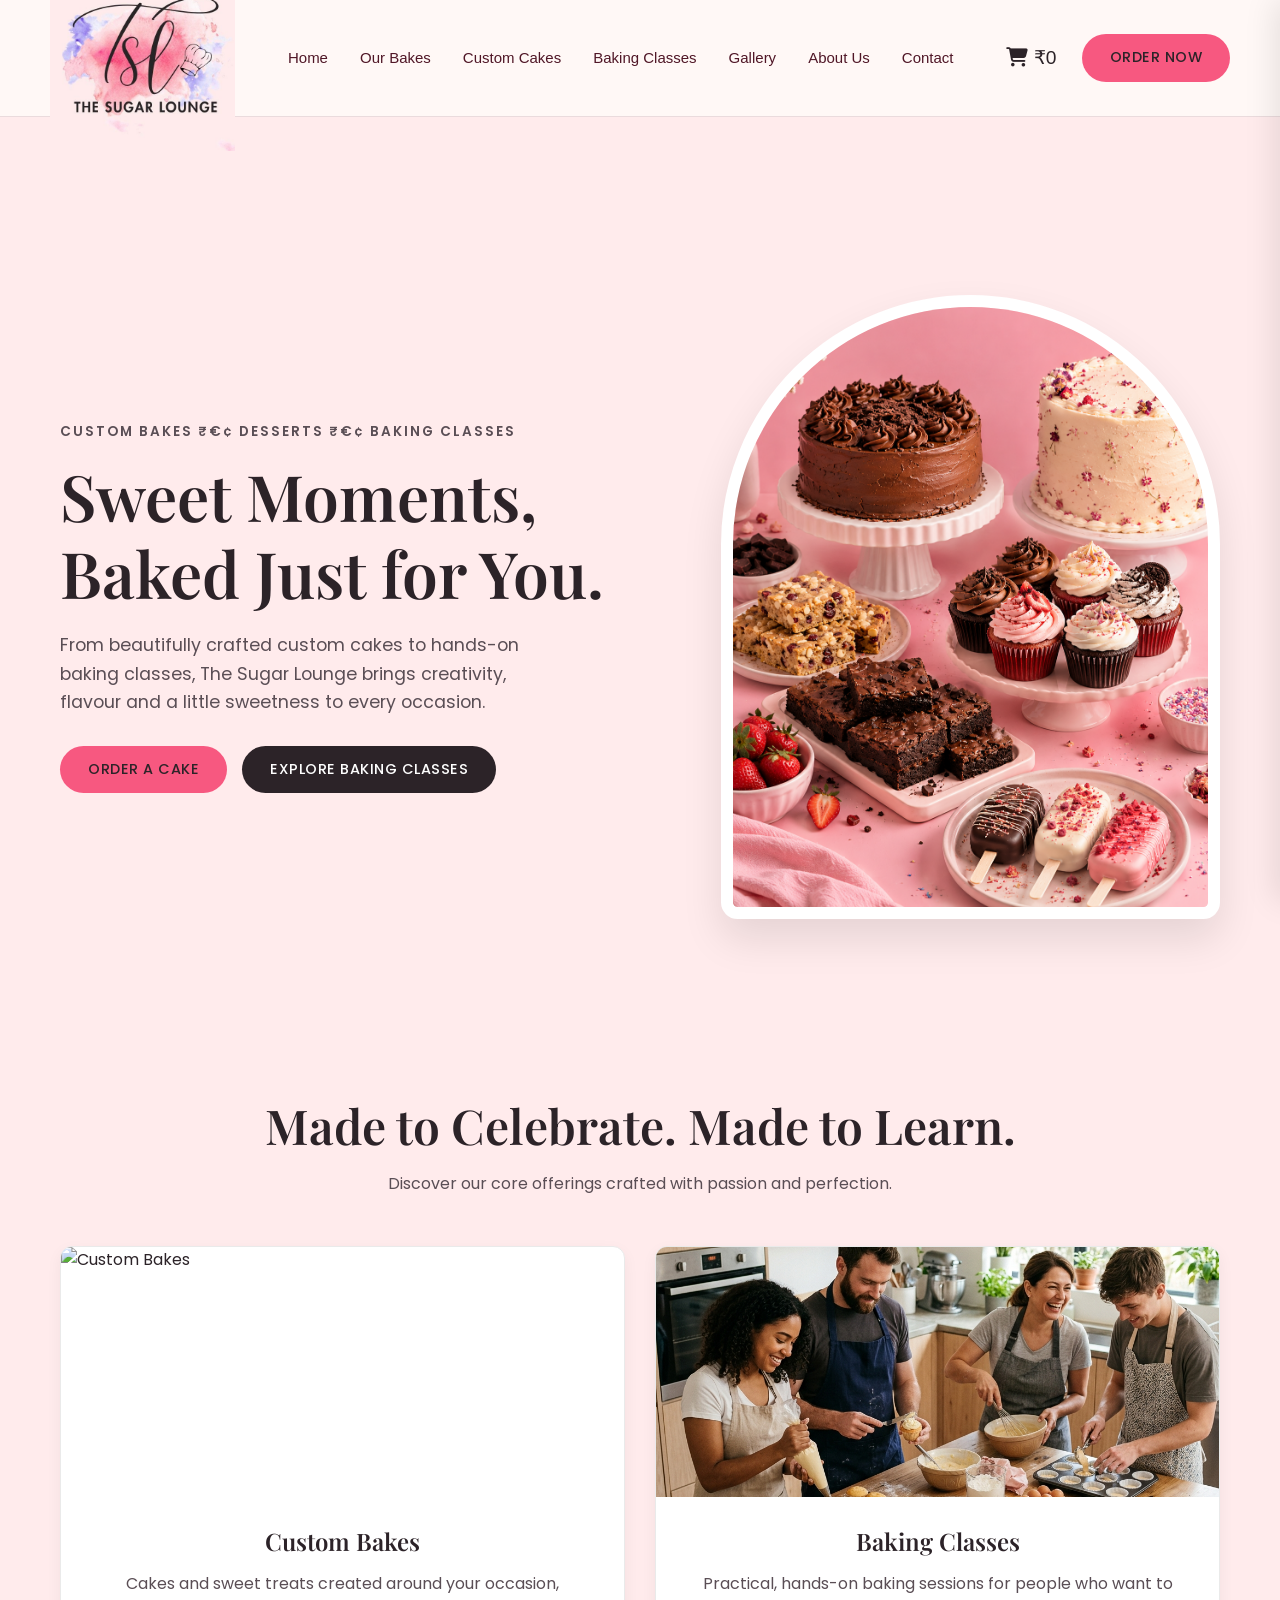
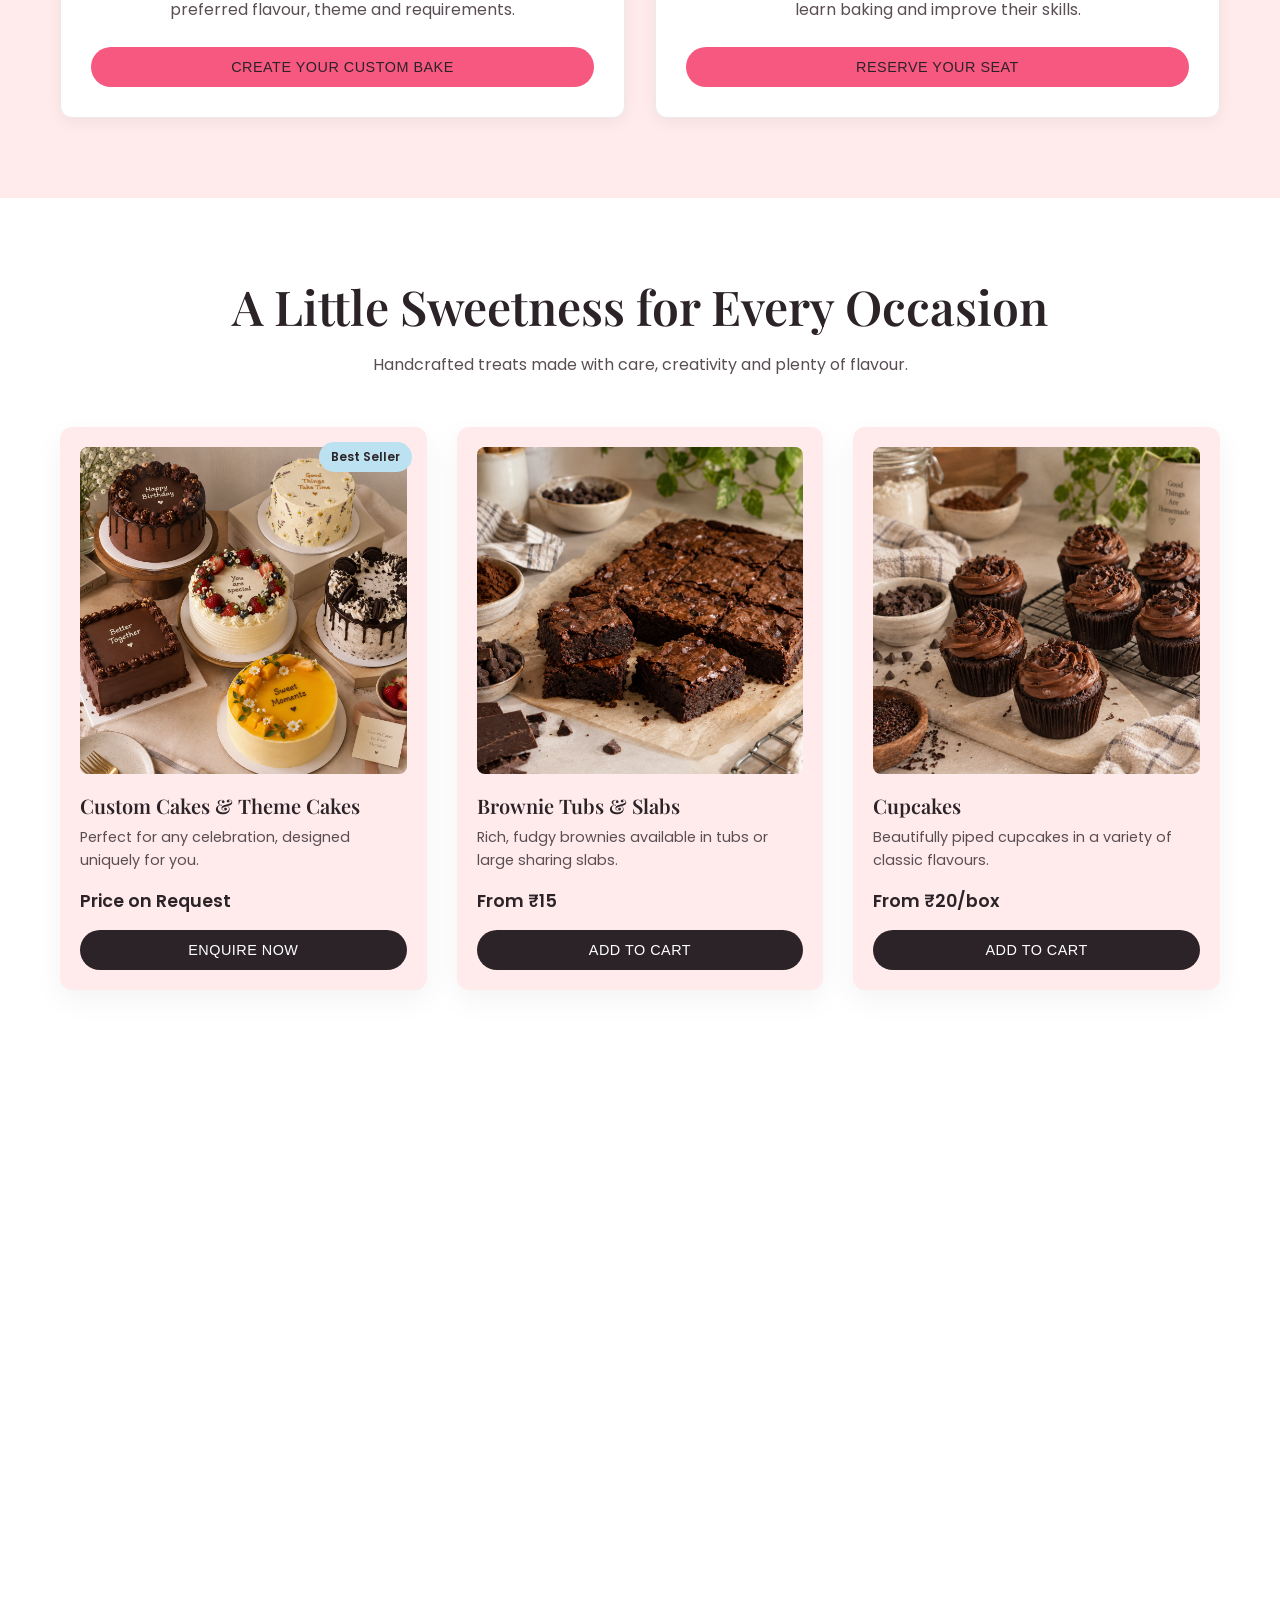
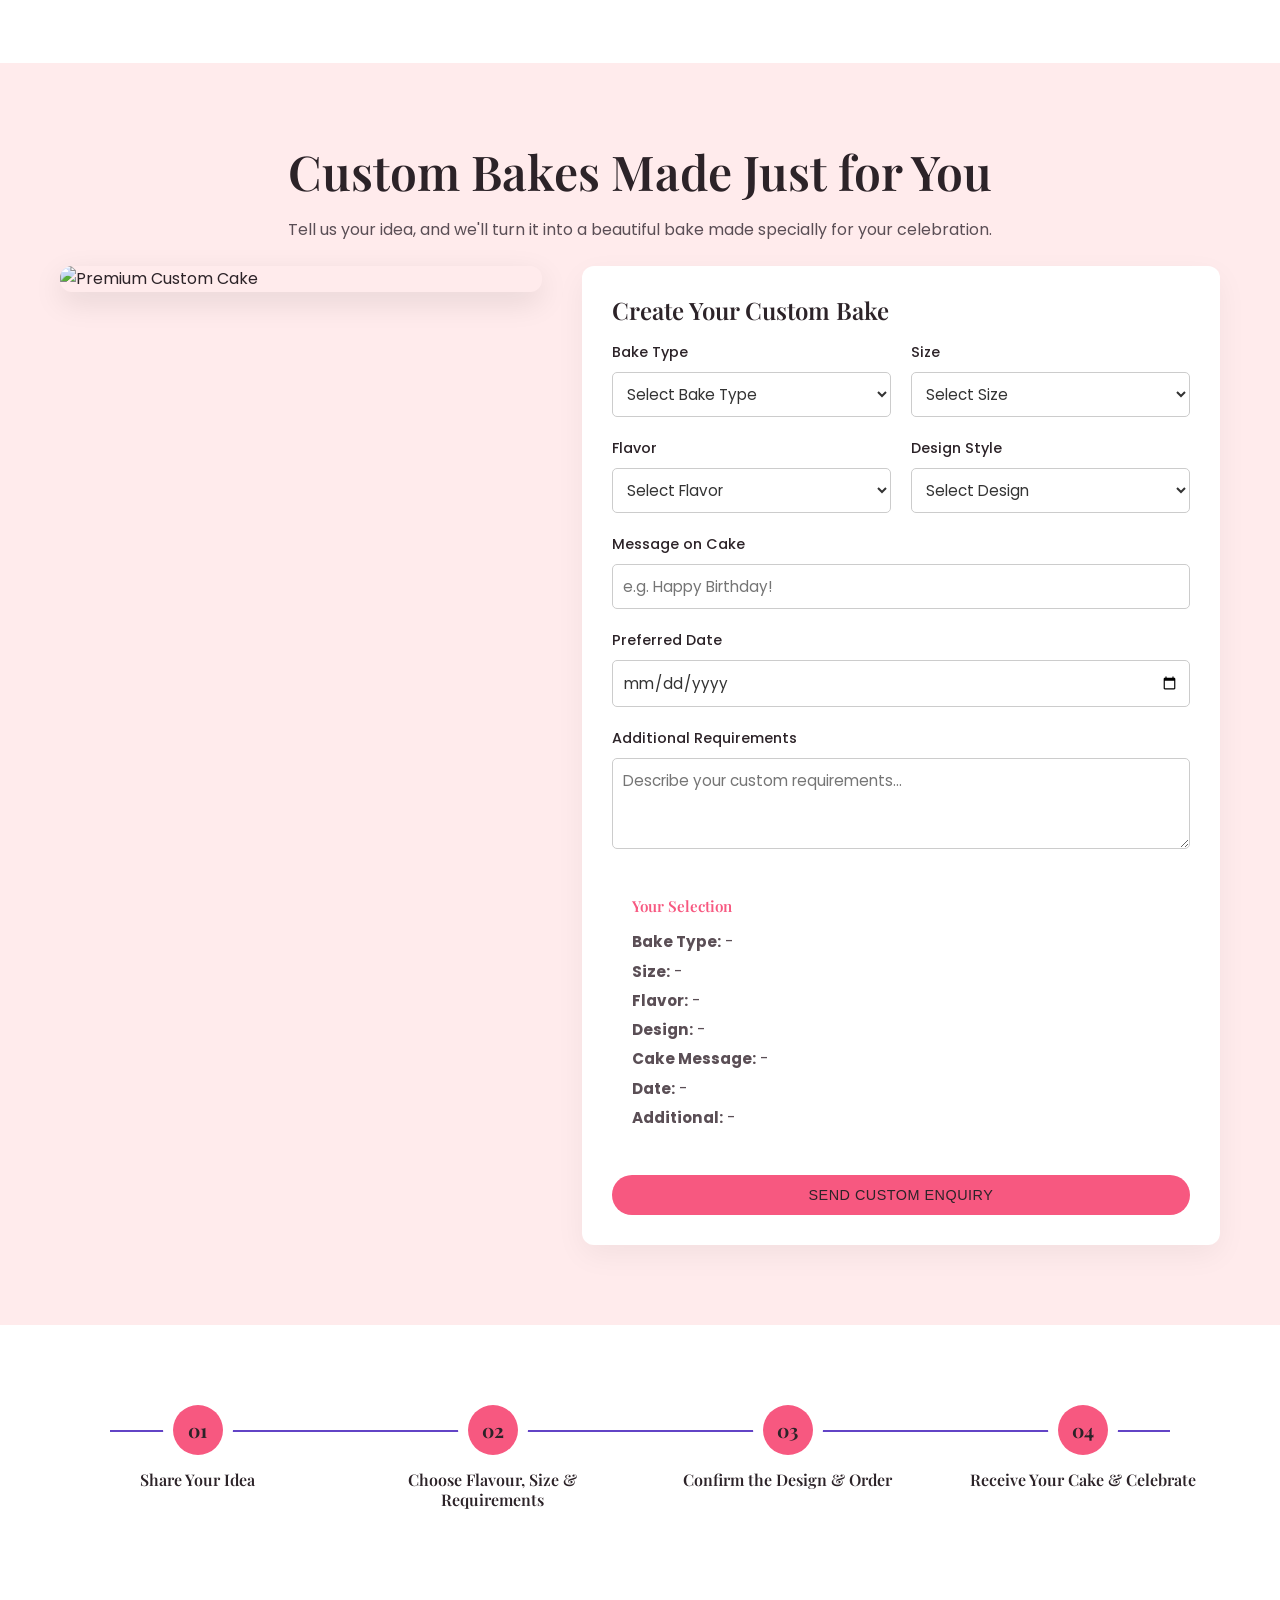
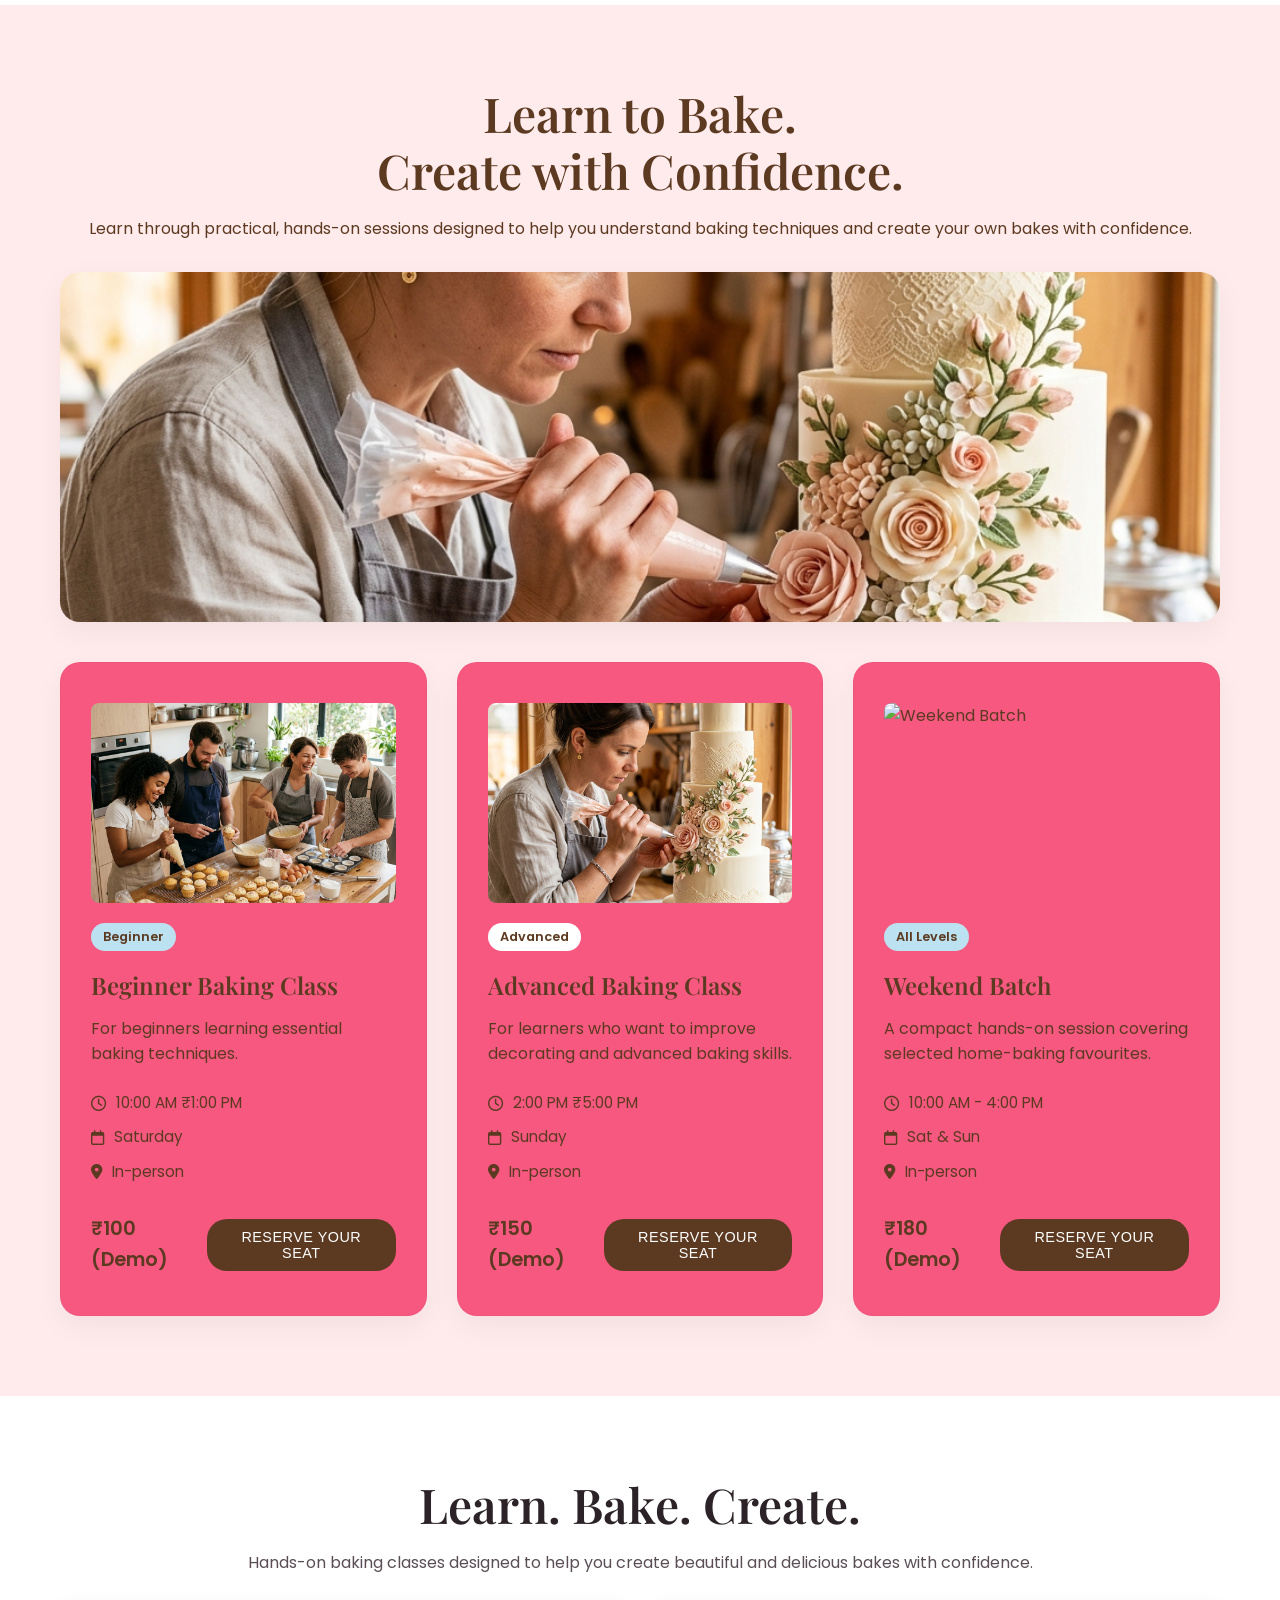
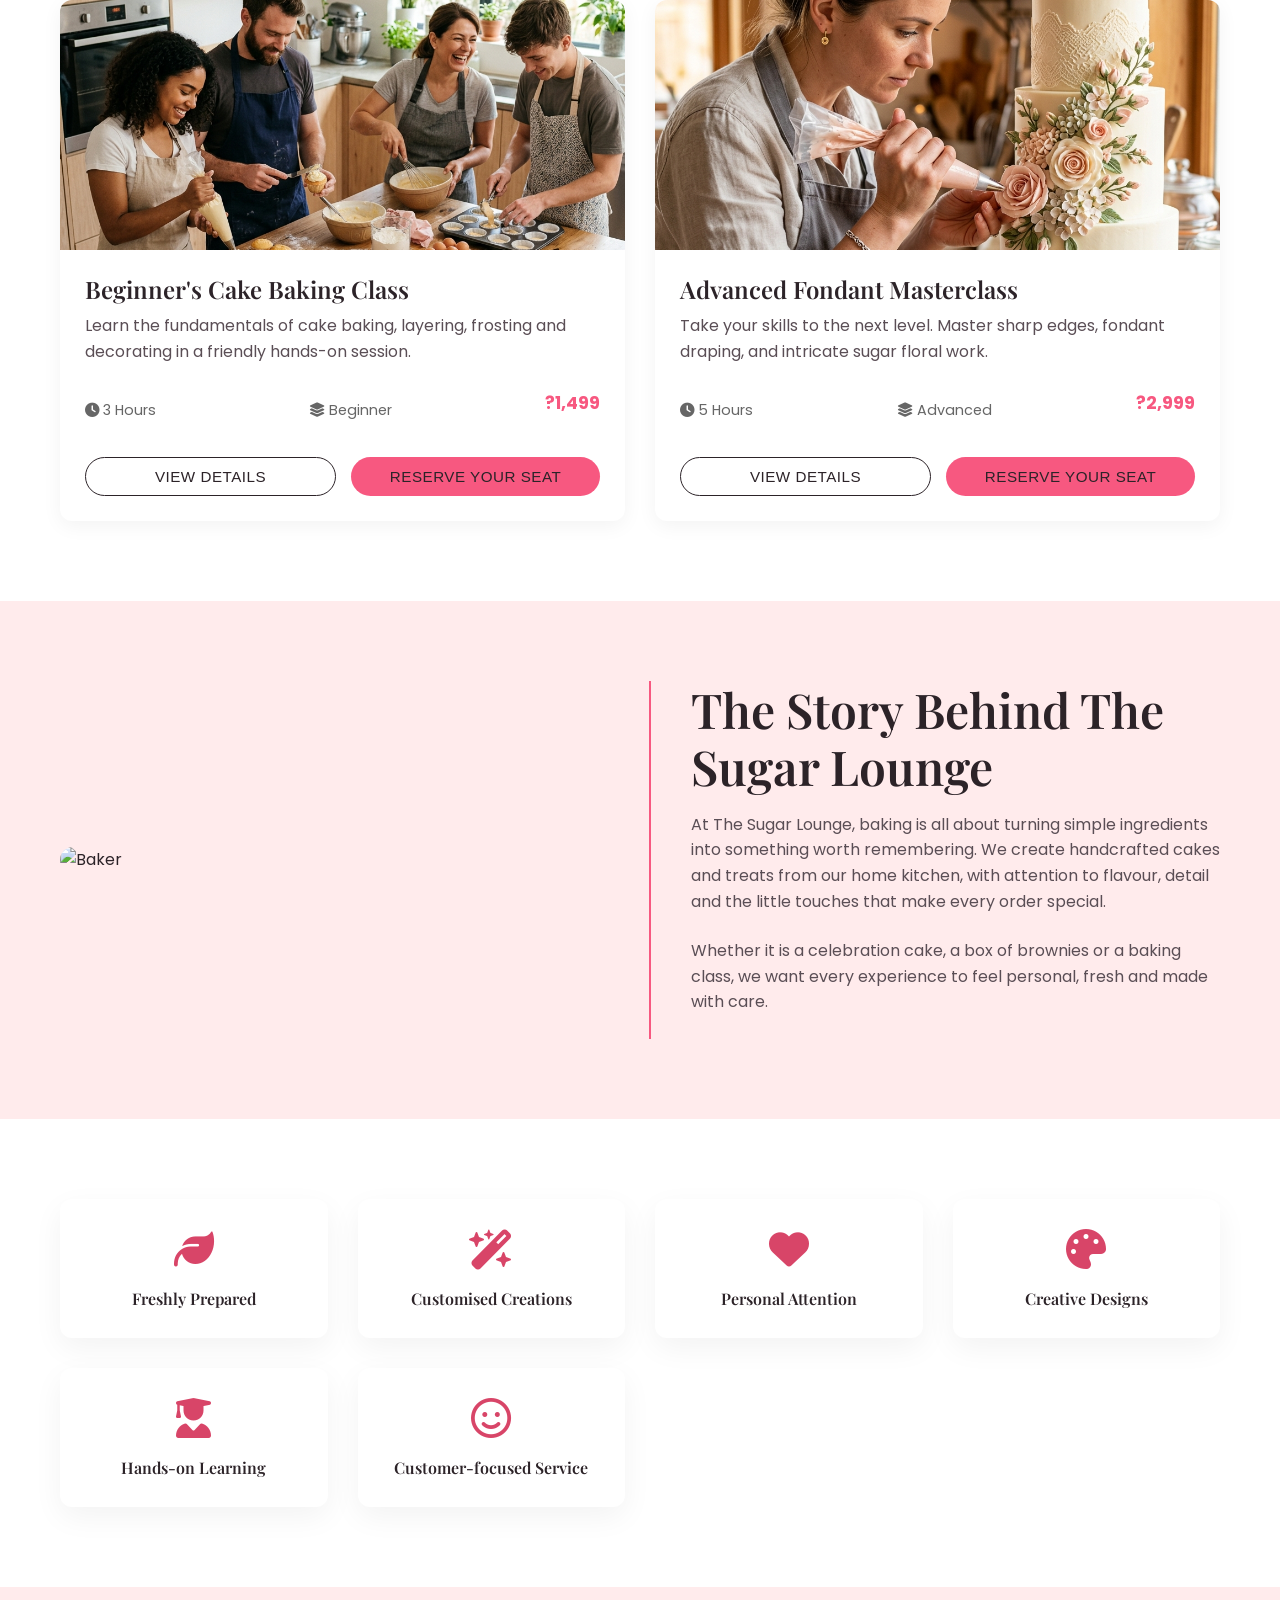
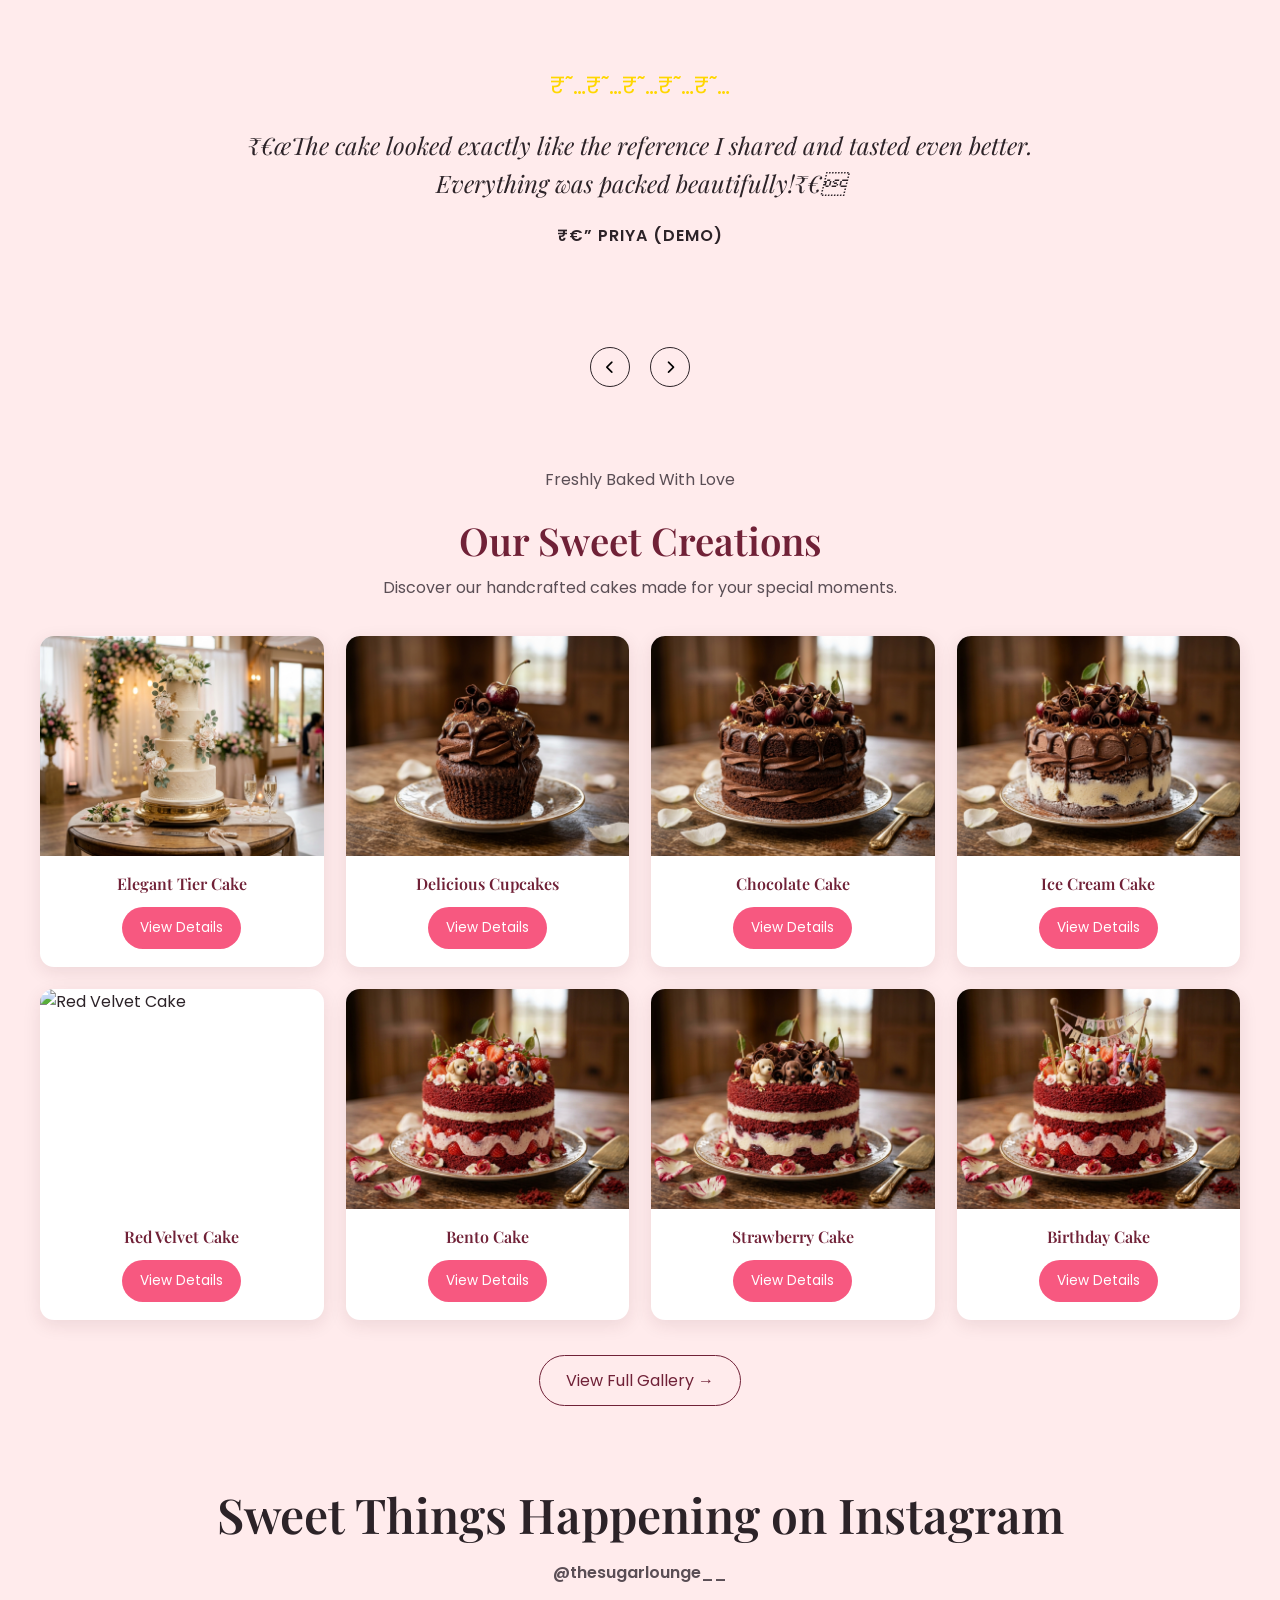
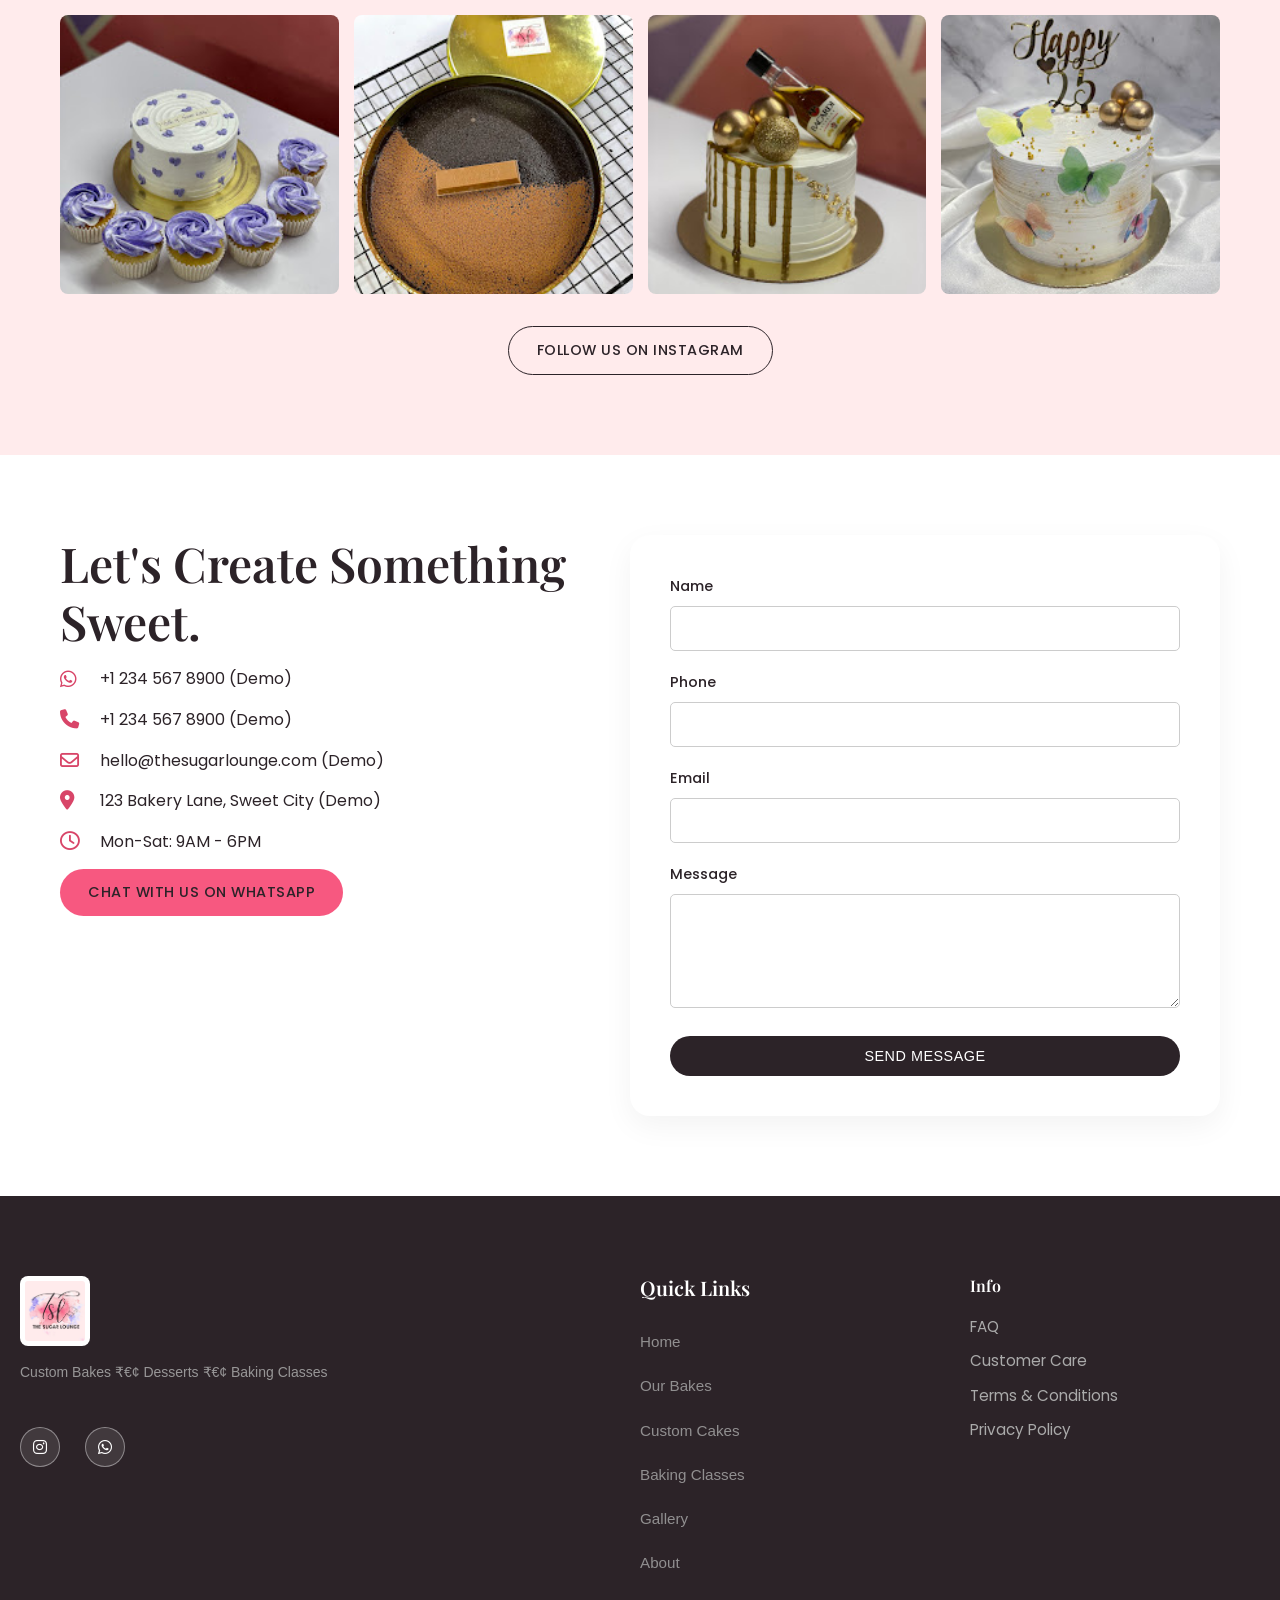
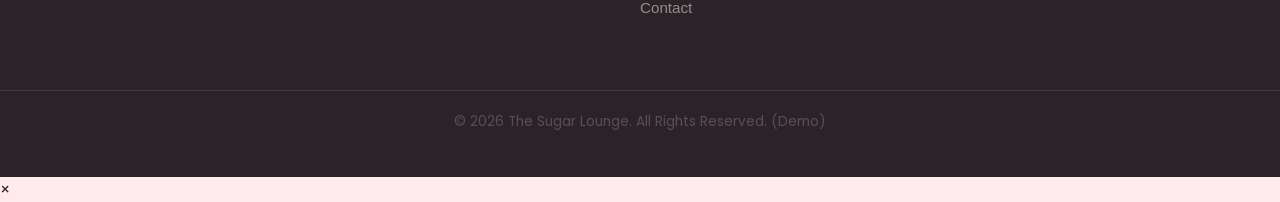
==== commit 21dfe6c3: "Update index.html" ====
--- a/index.html
+++ b/index.html
@@ -1076,7 +1076,7 @@
     <div class="sweet-creations-grid">
 
         <div class="sweet-card">
-            <img src="sri cake 1 .png" alt="Elegant Tier Cake">
+            <img src="sri cake 1.png" alt="Elegant Tier Cake">
             <div class="sweet-card-info">
                 <h3>Elegant Tier Cake</h3>
                 <a href="gallery.html" class="sweet-view-btn">View Details</a>
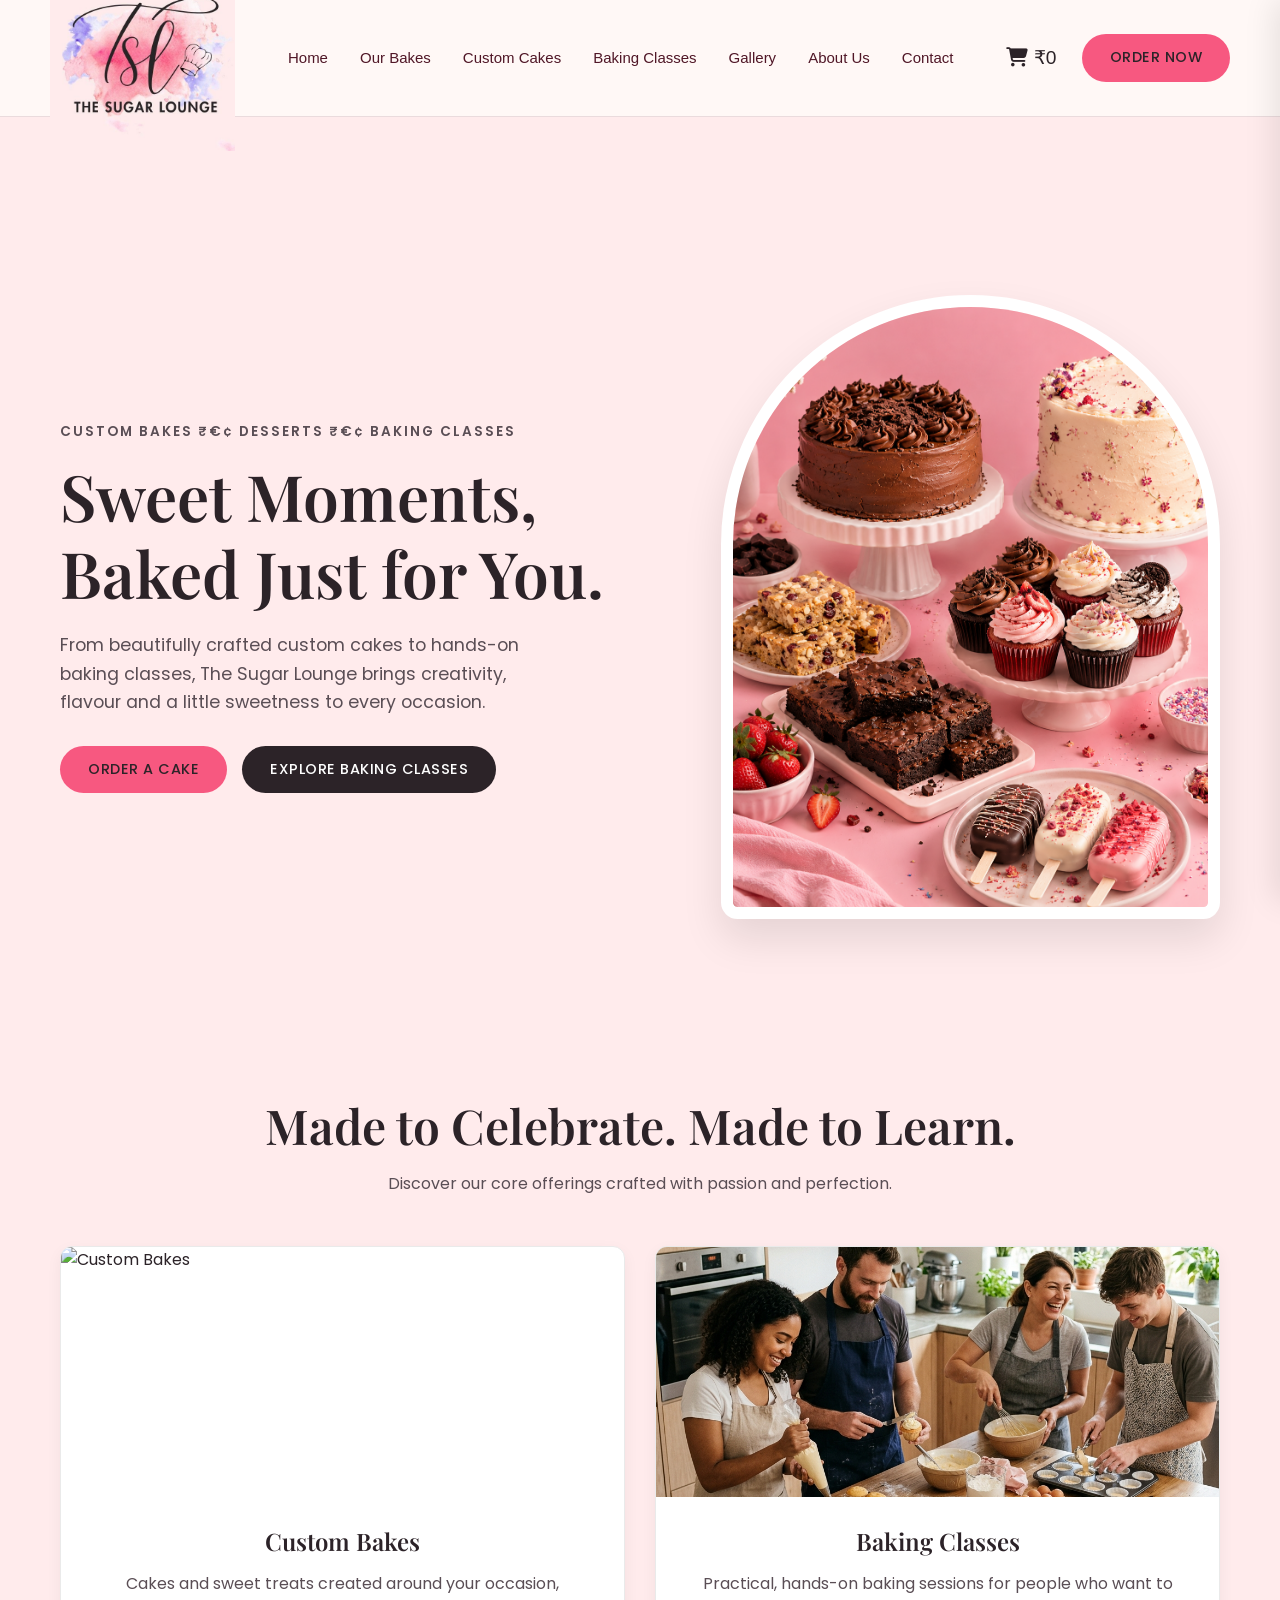
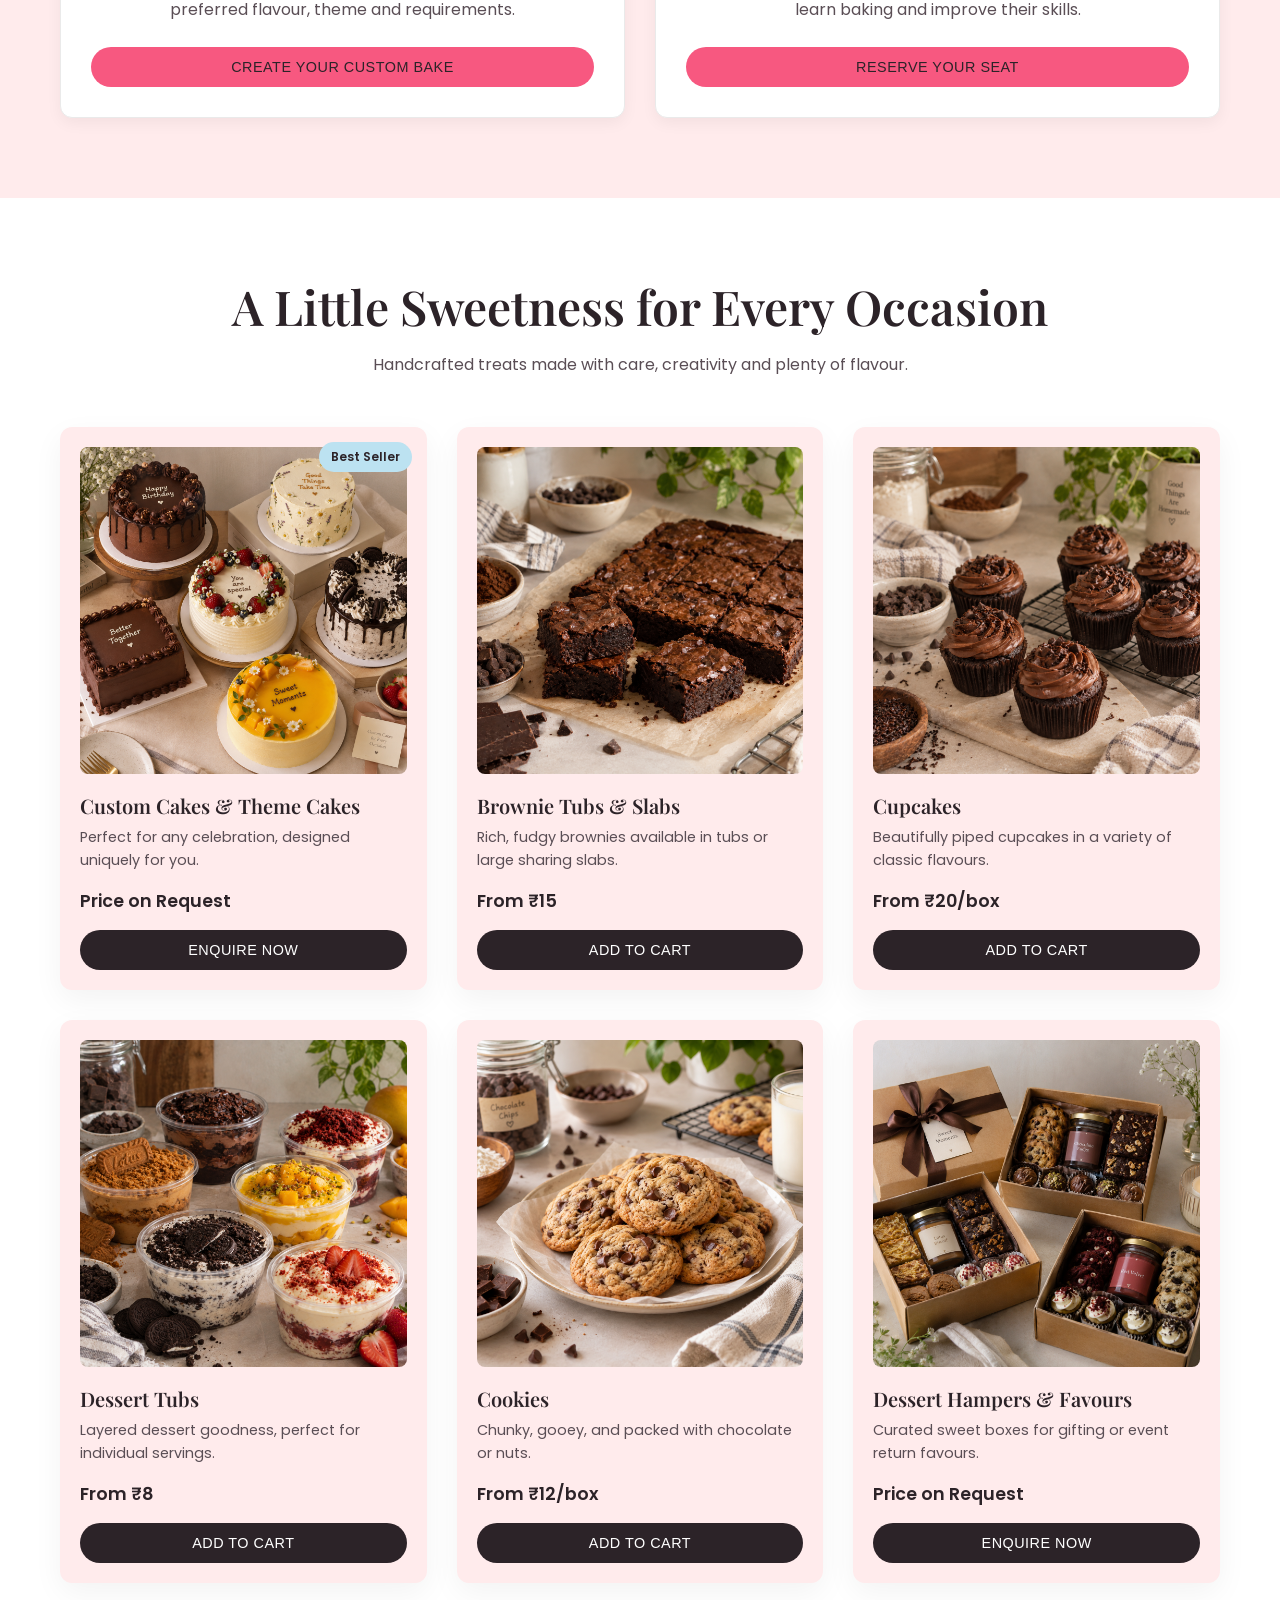
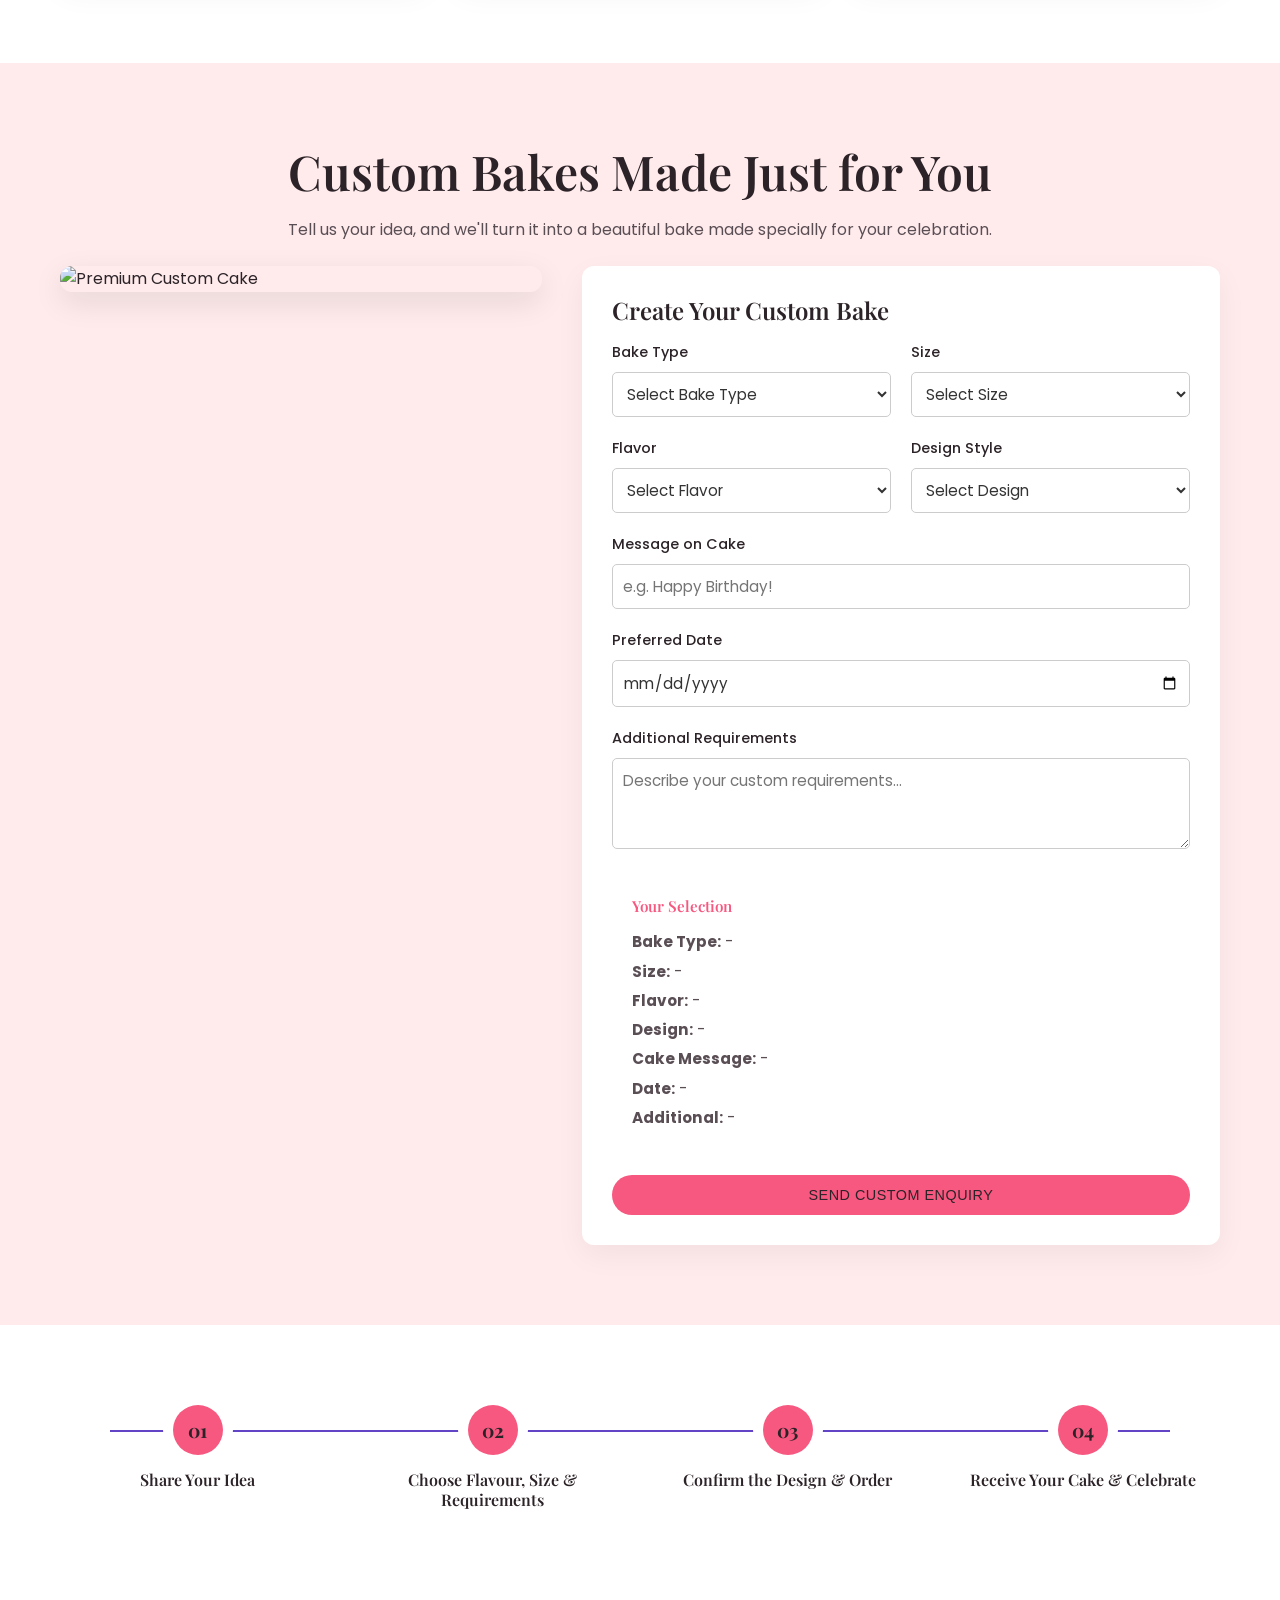
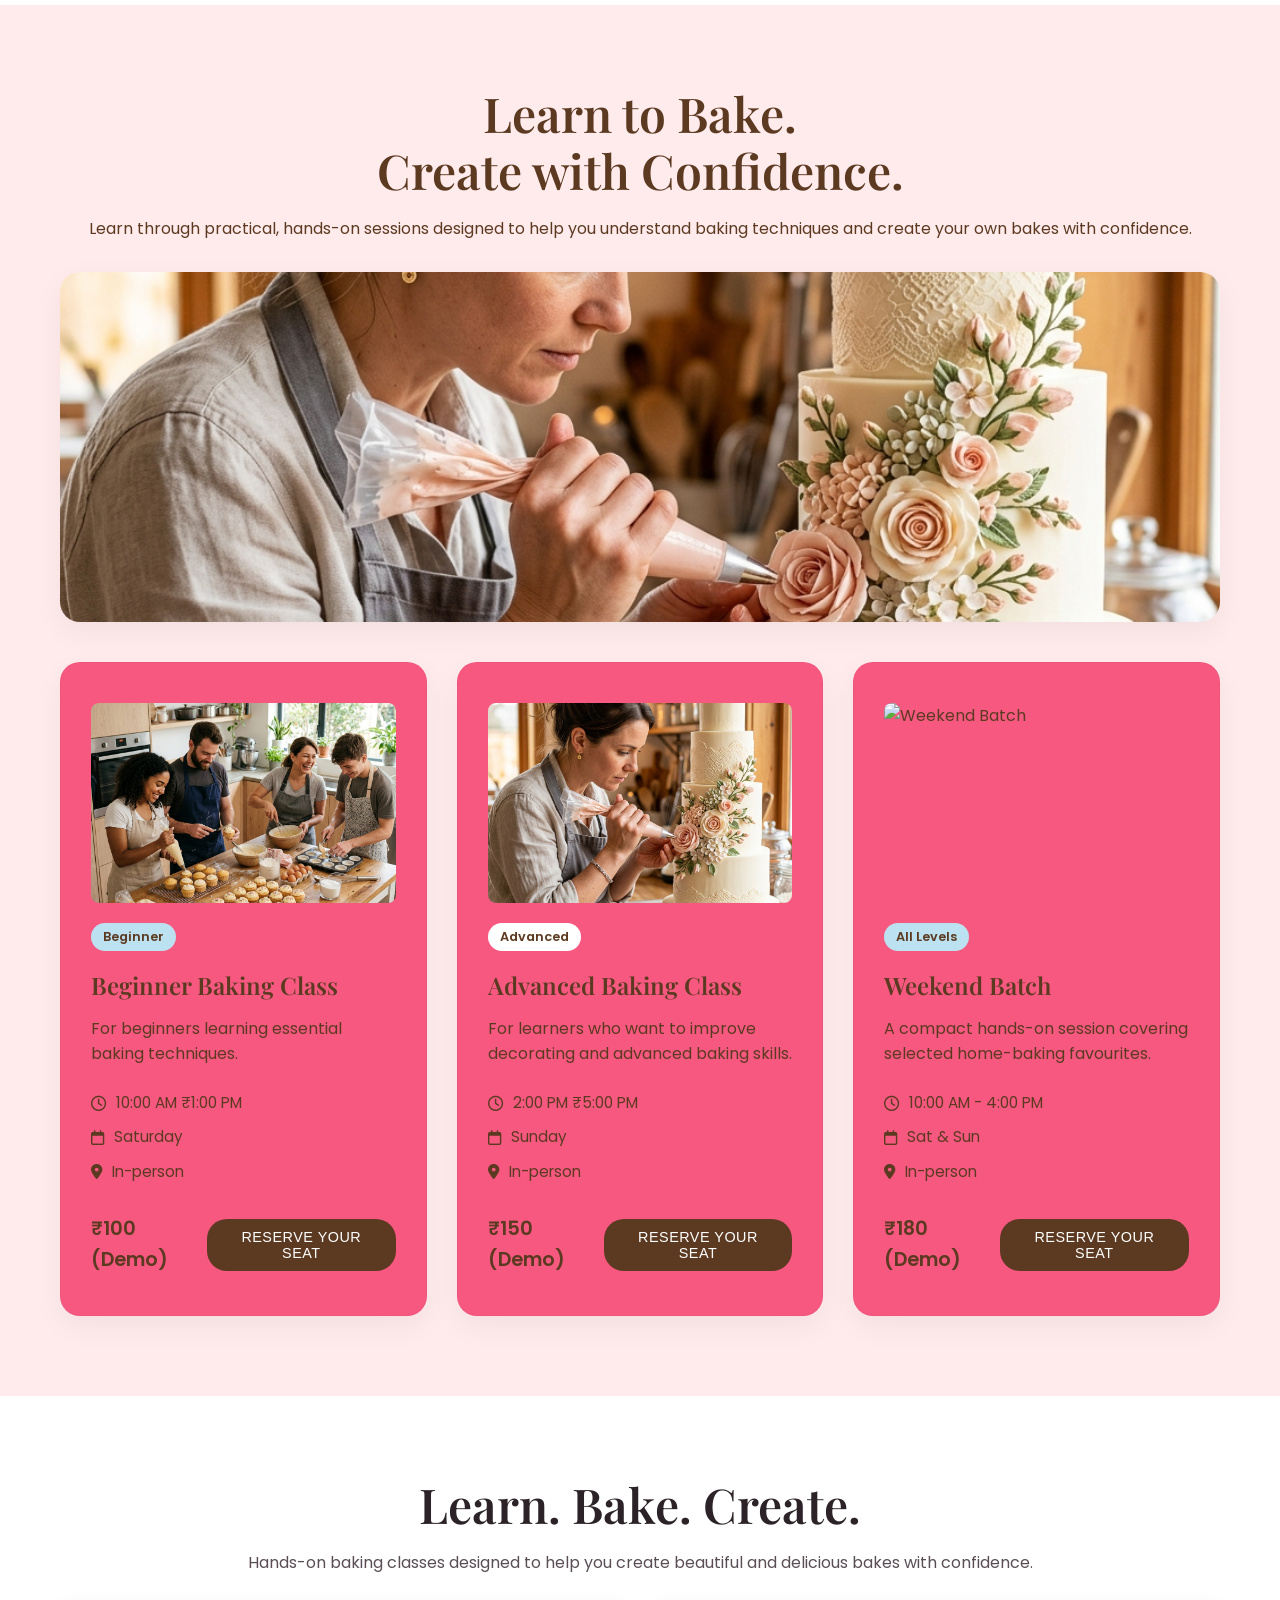
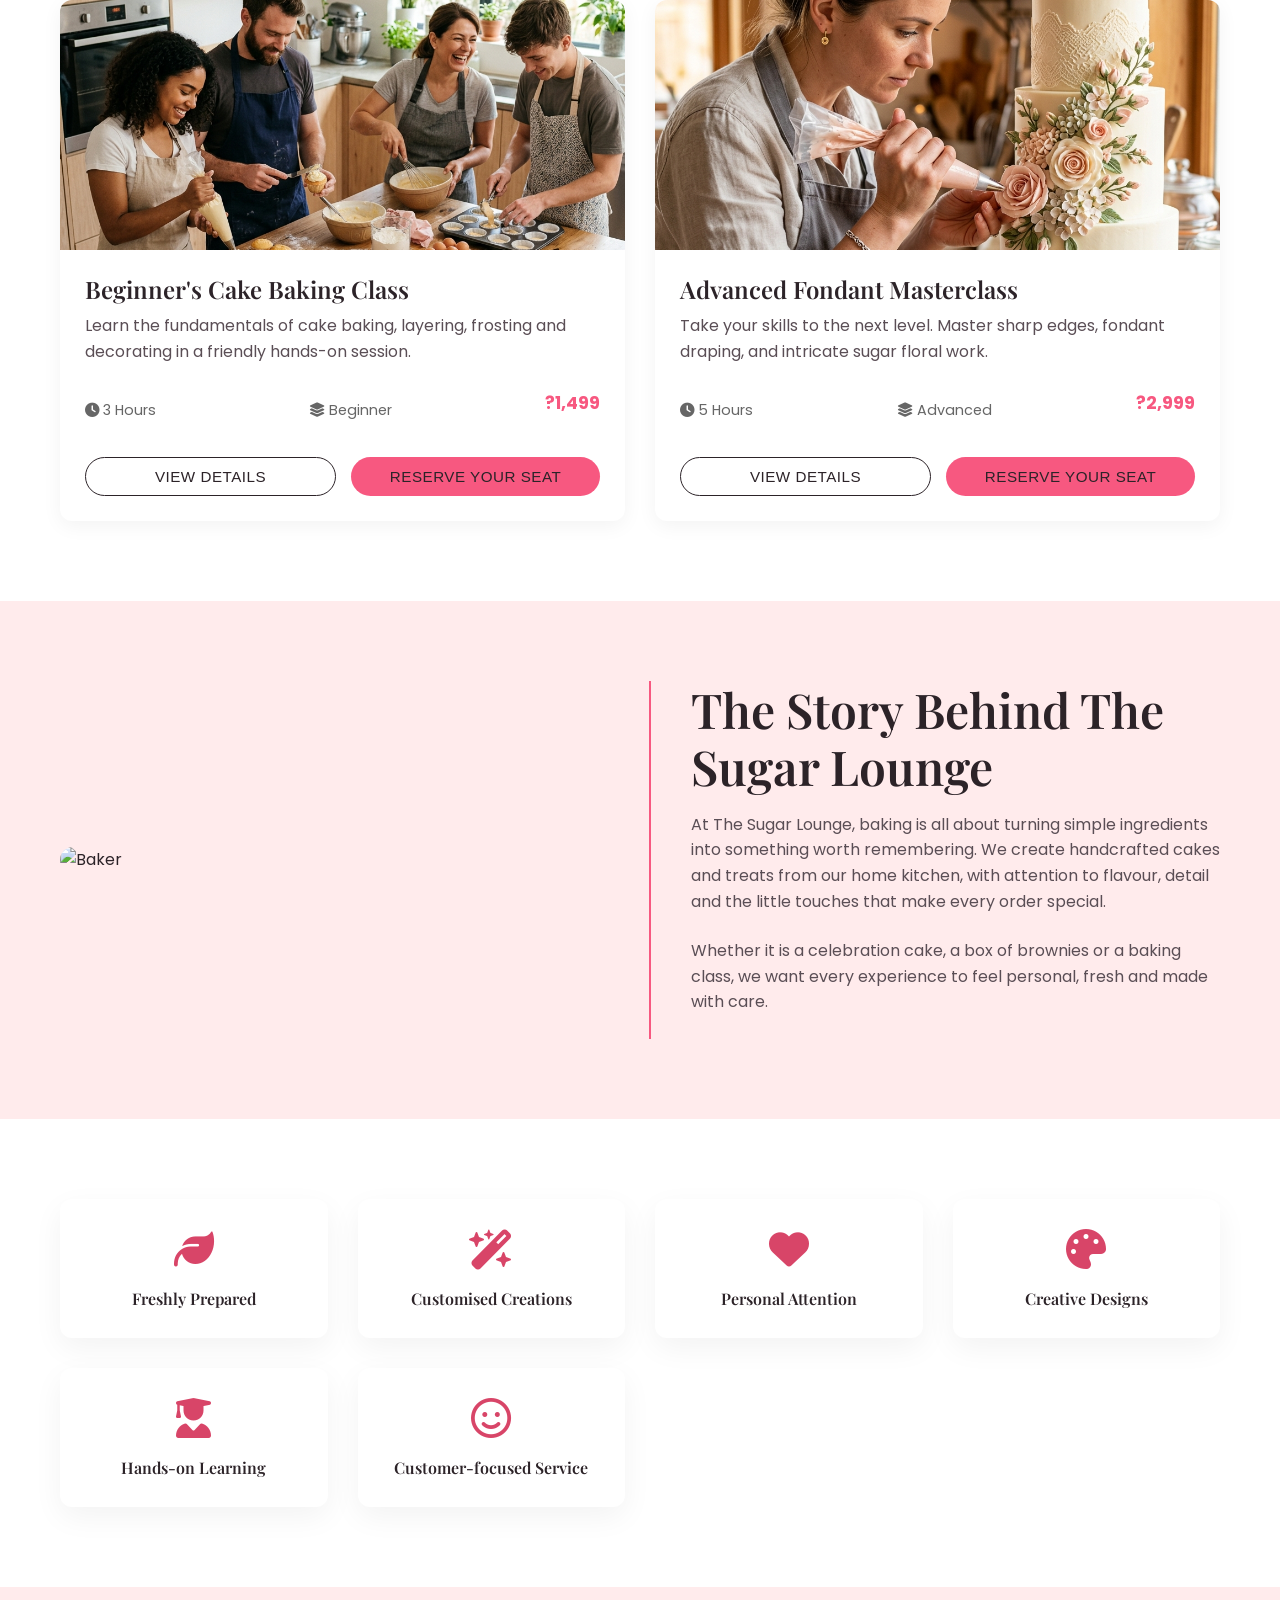
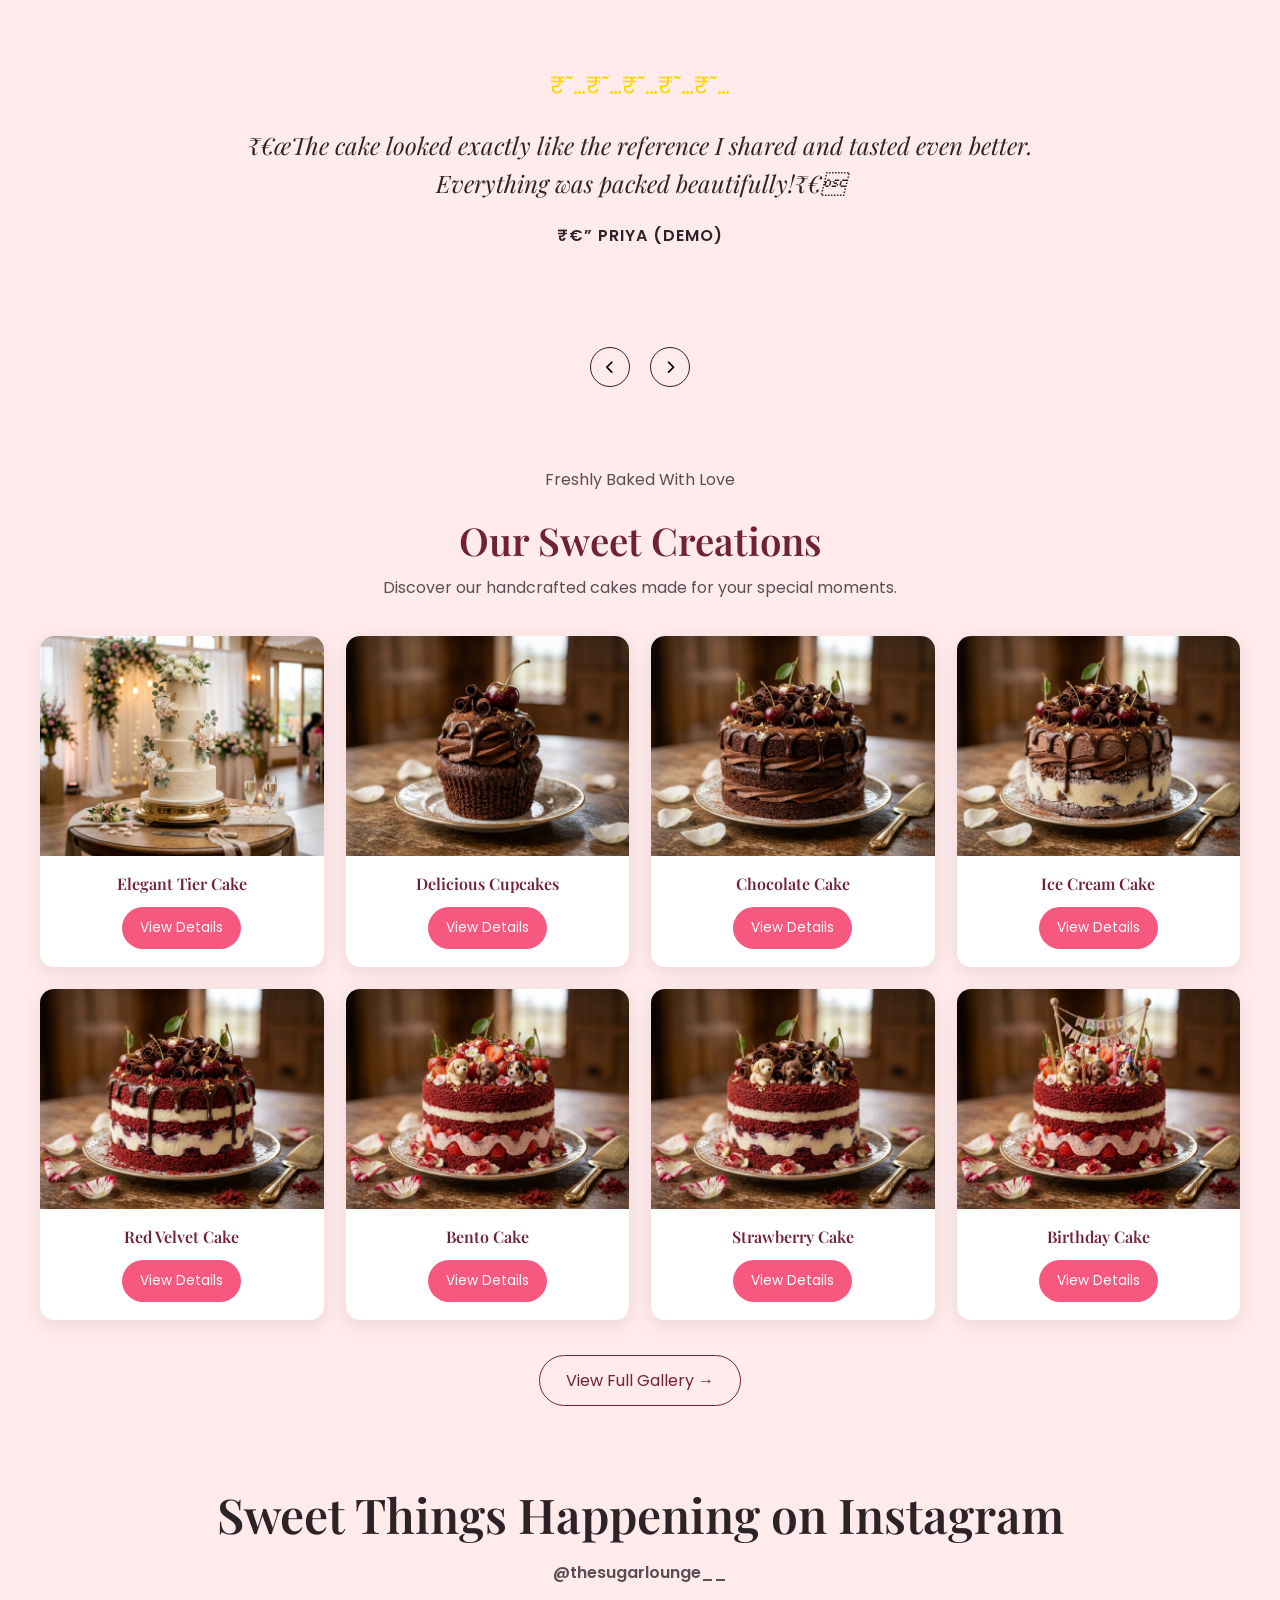
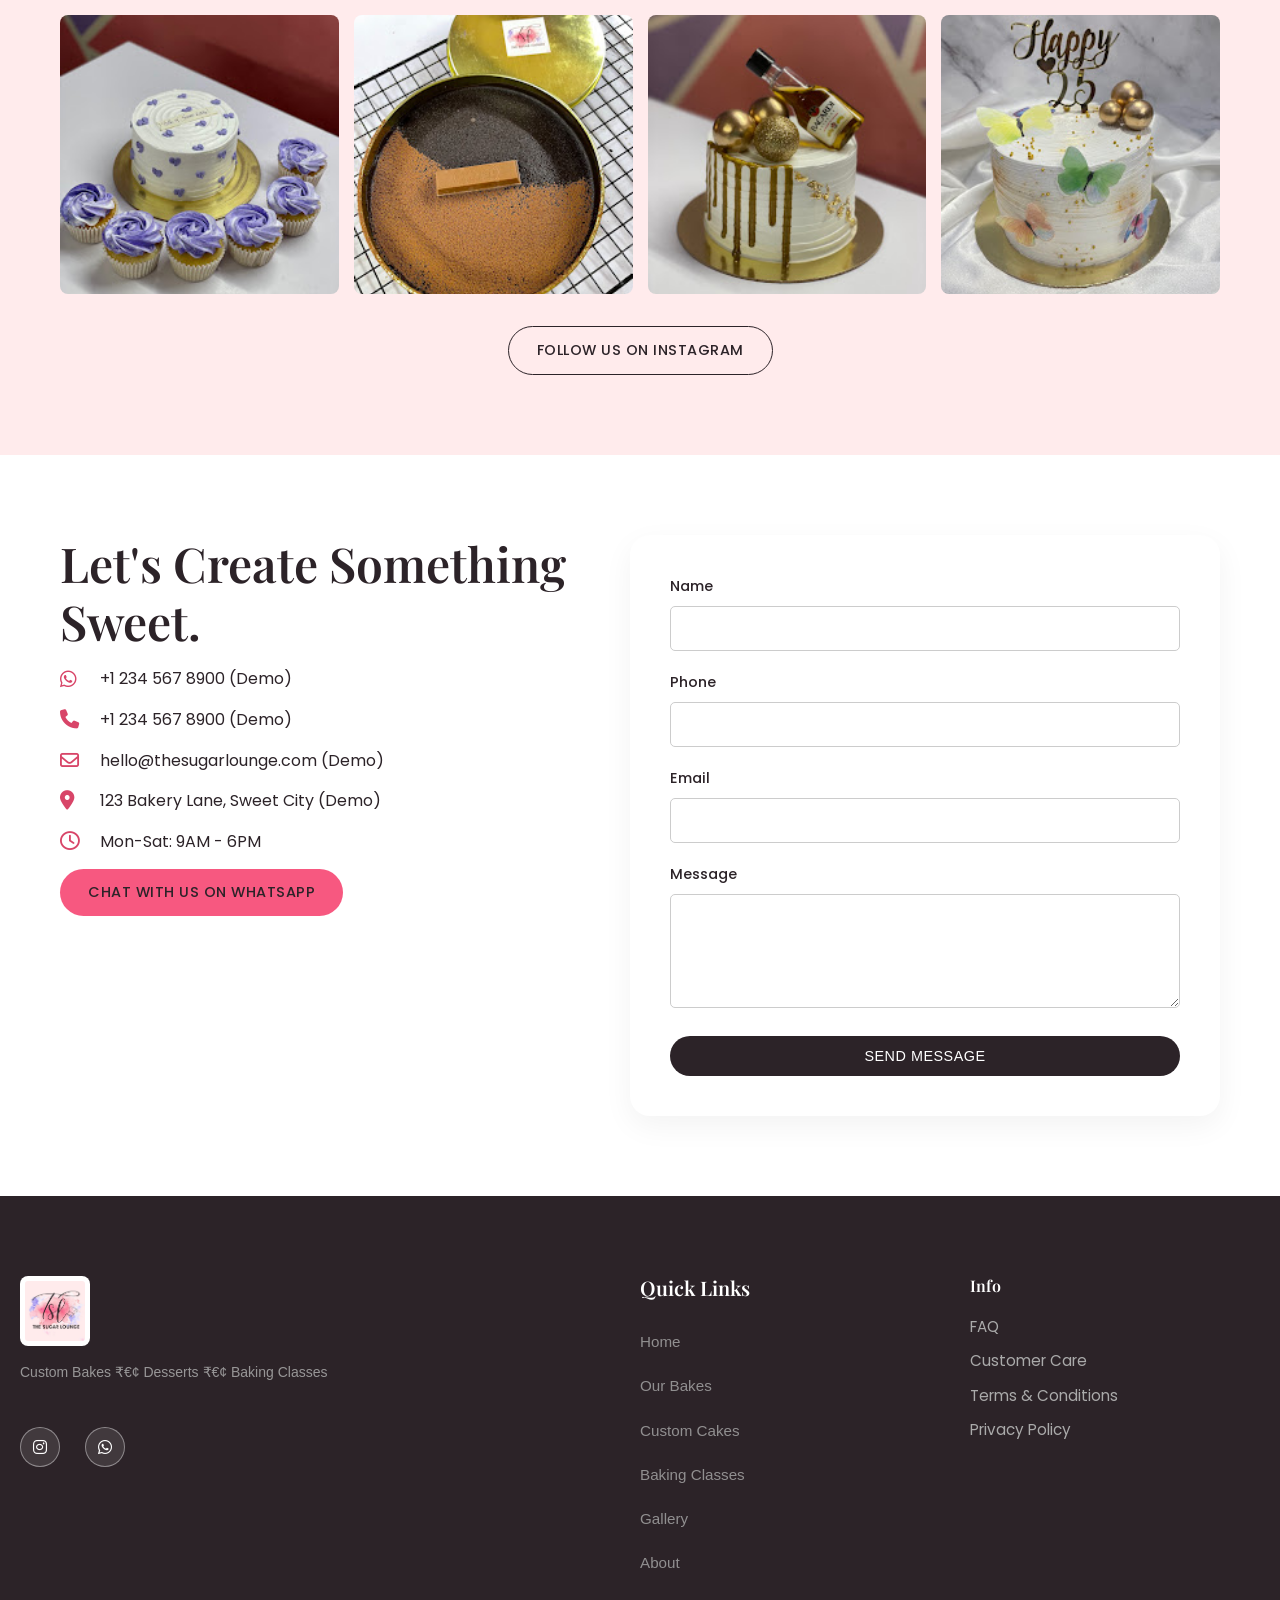
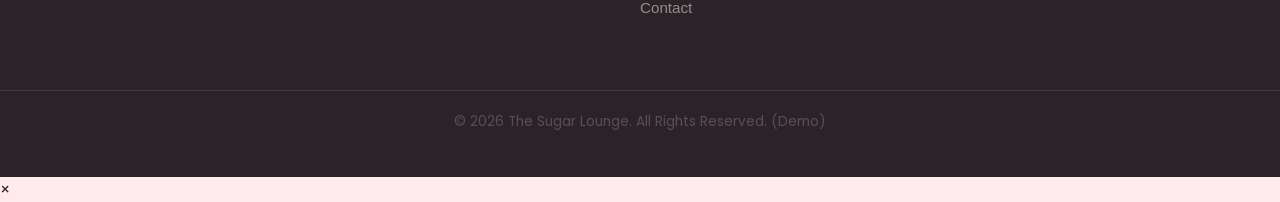
==== commit 77d53702: "Update index.html" ====
--- a/index.html
+++ b/index.html
@@ -1108,7 +1108,7 @@
         </div>
 
         <div class="sweet-card">
-            <img src="red velvet.png" alt="Red Velvet Cake">
+            <img src="red velvet .png" alt="Red Velvet Cake">
             <div class="sweet-card-info">
                 <h3>Red Velvet Cake</h3>
                 <a href="gallery.html" class="sweet-view-btn">View Details</a>
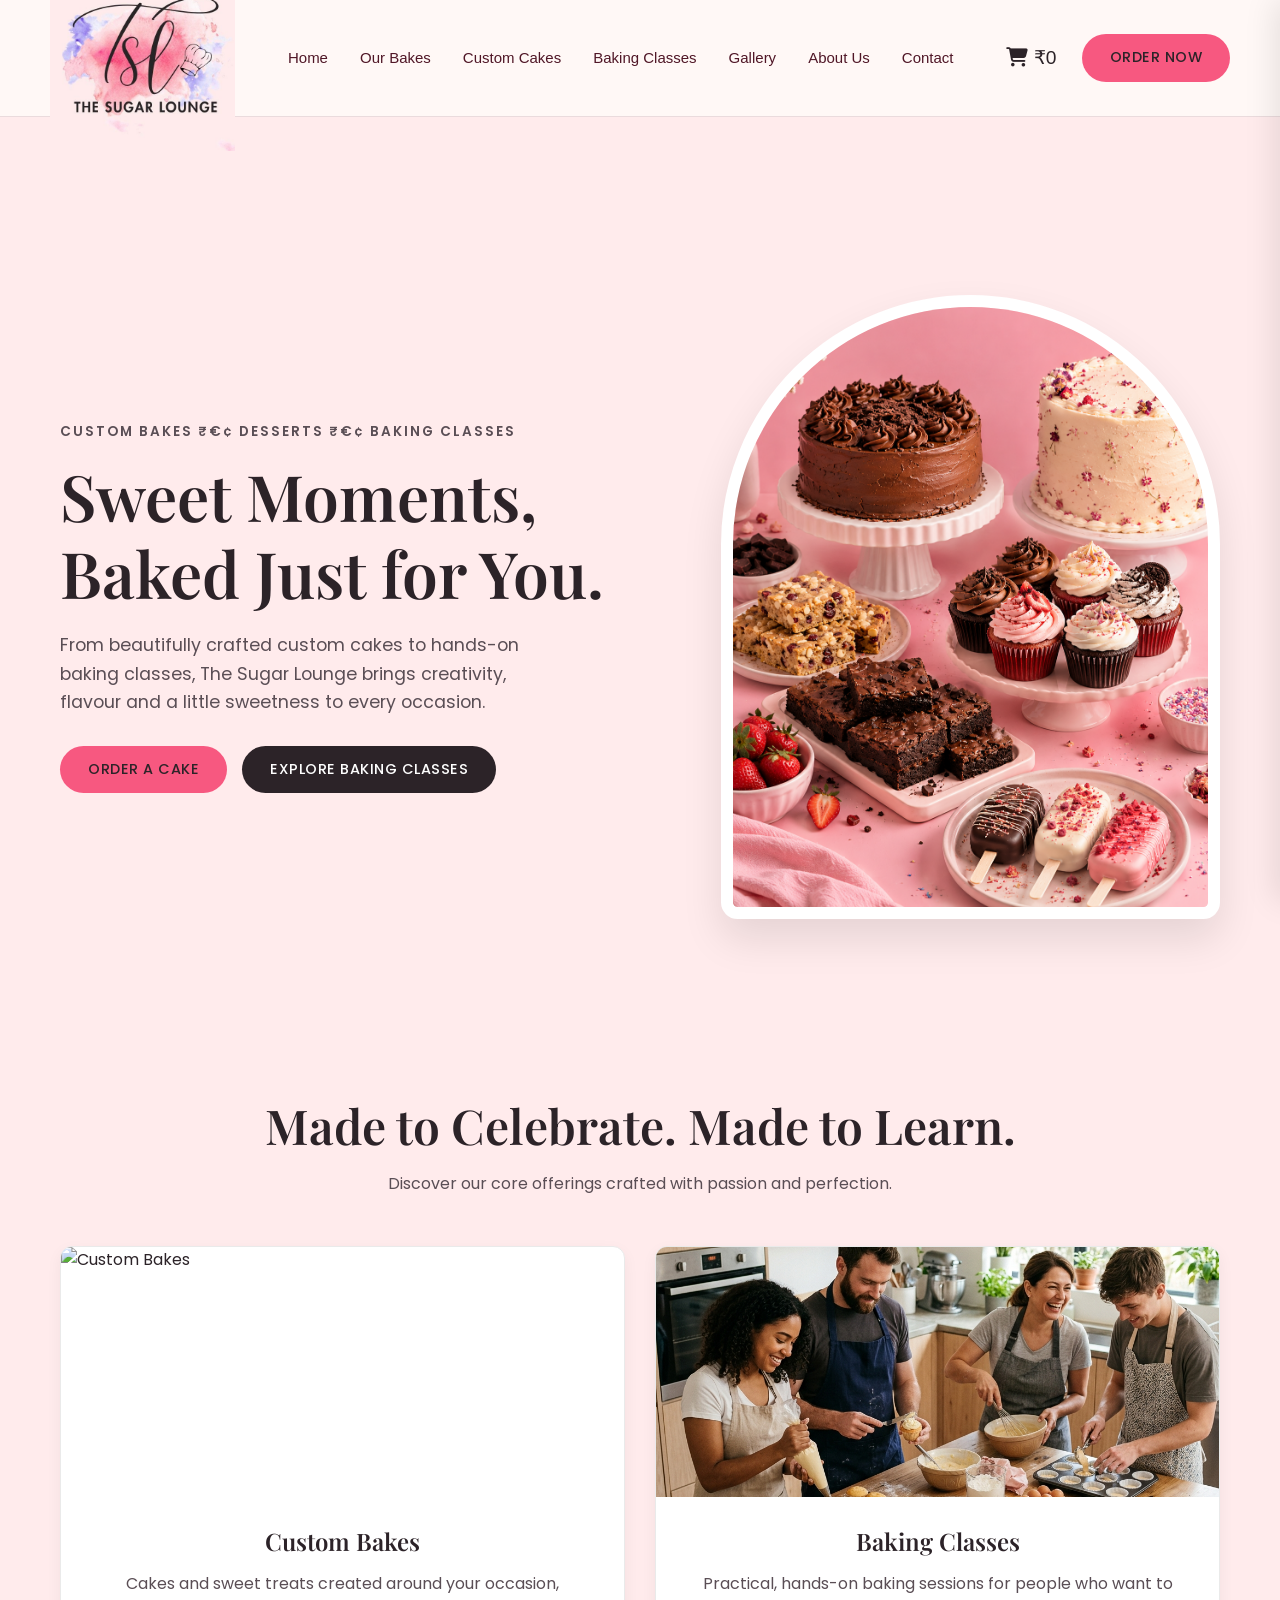
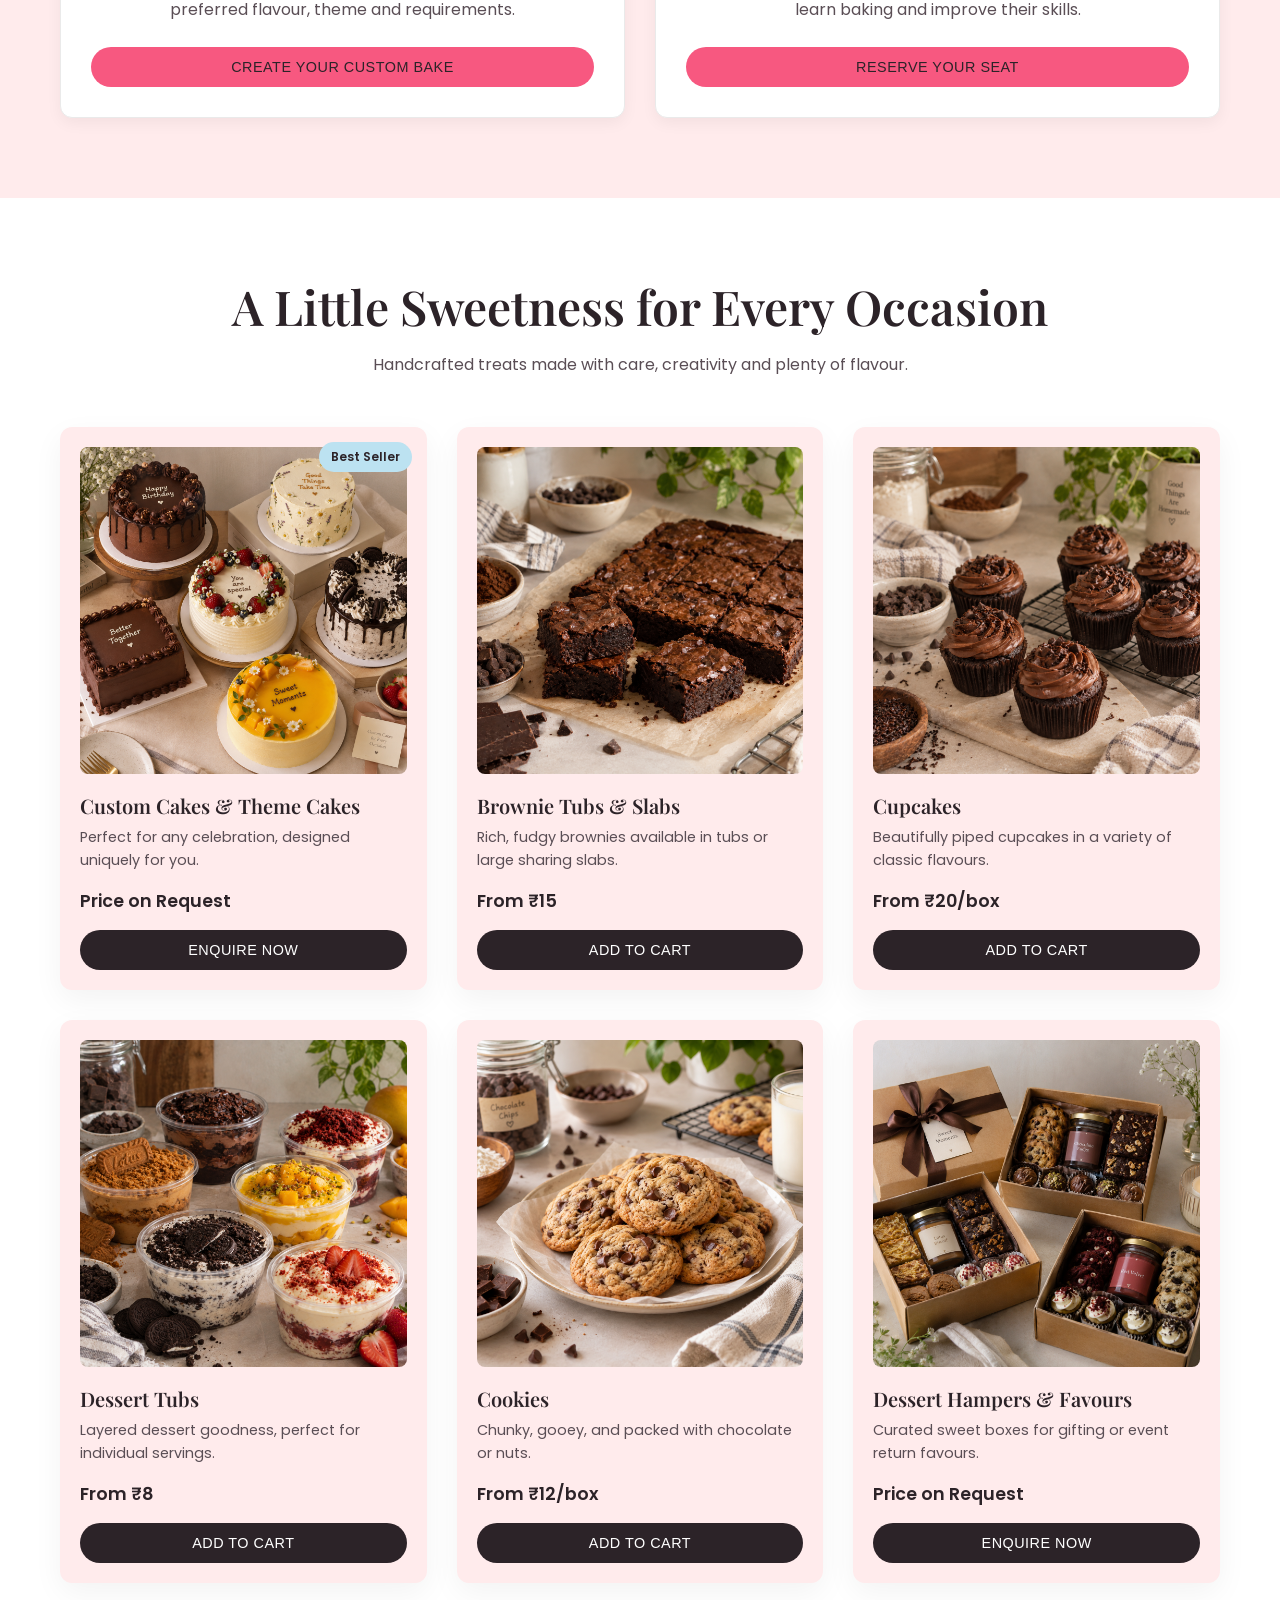
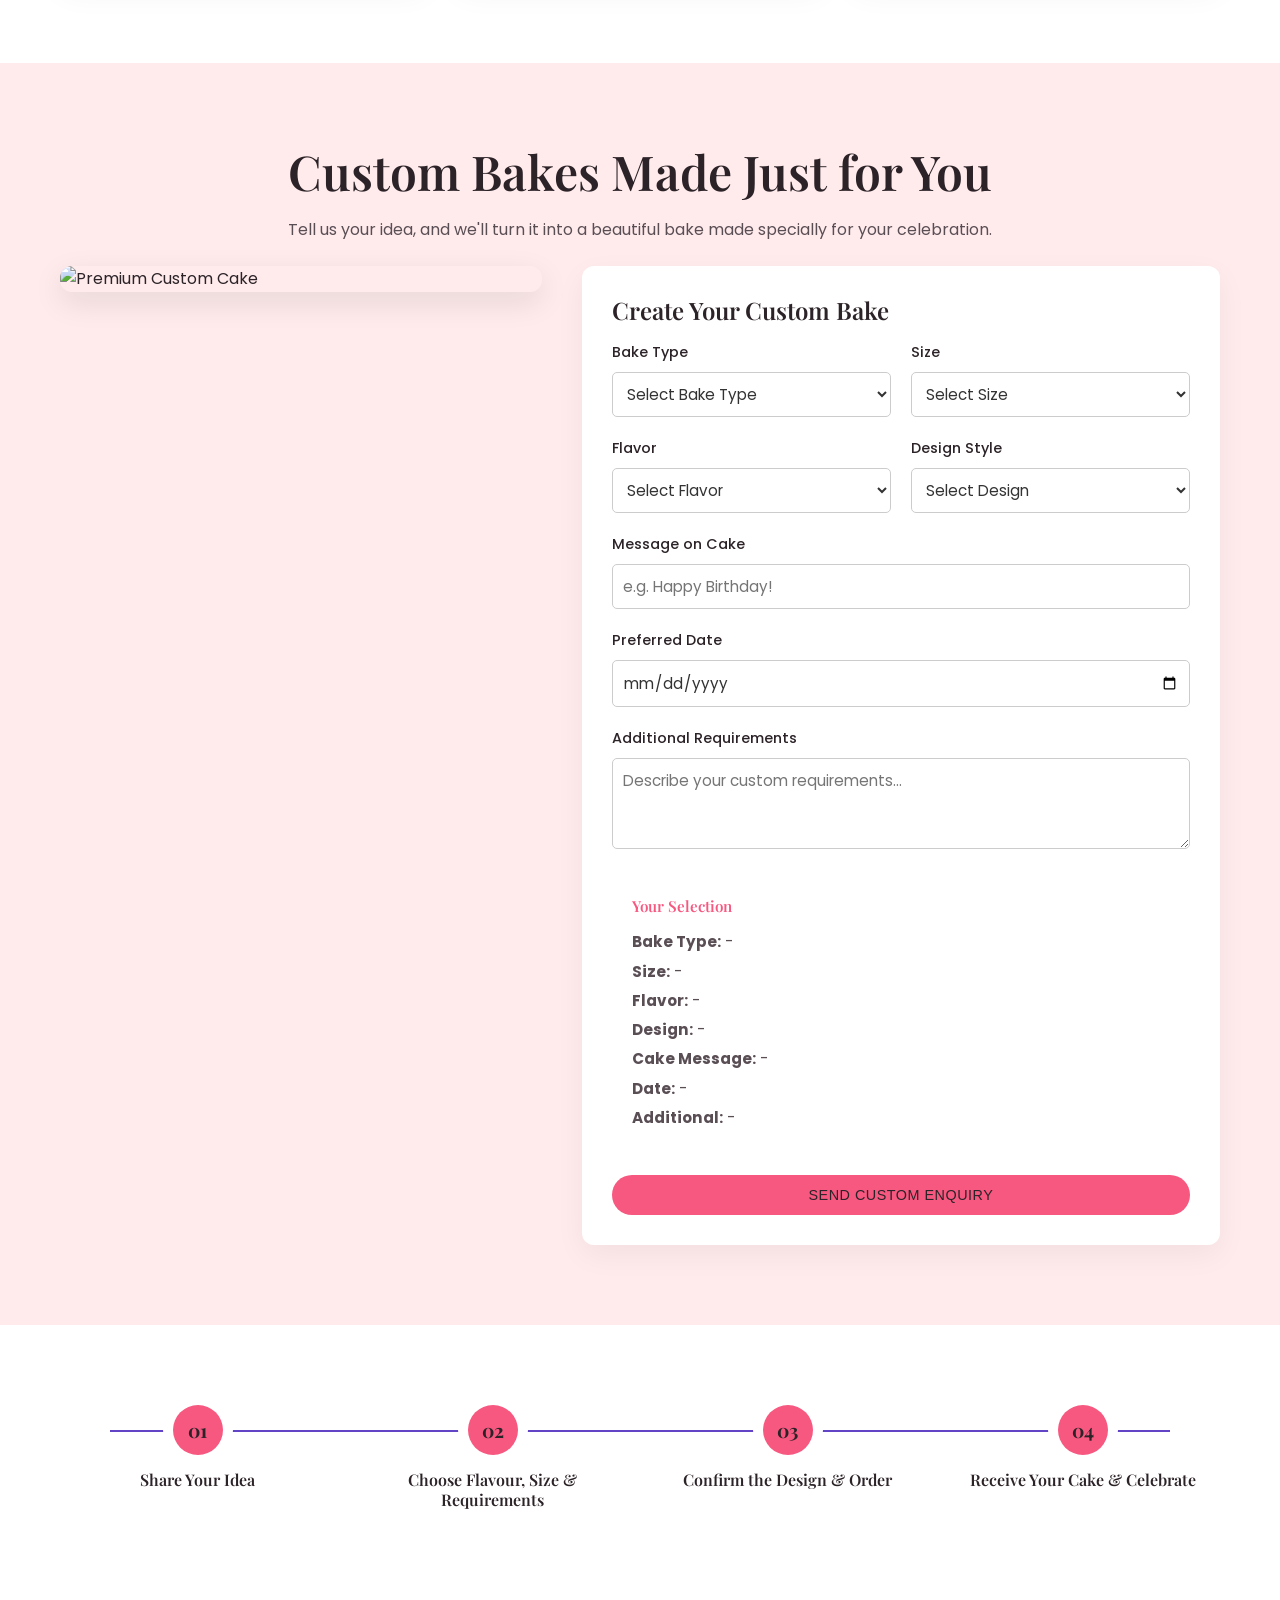
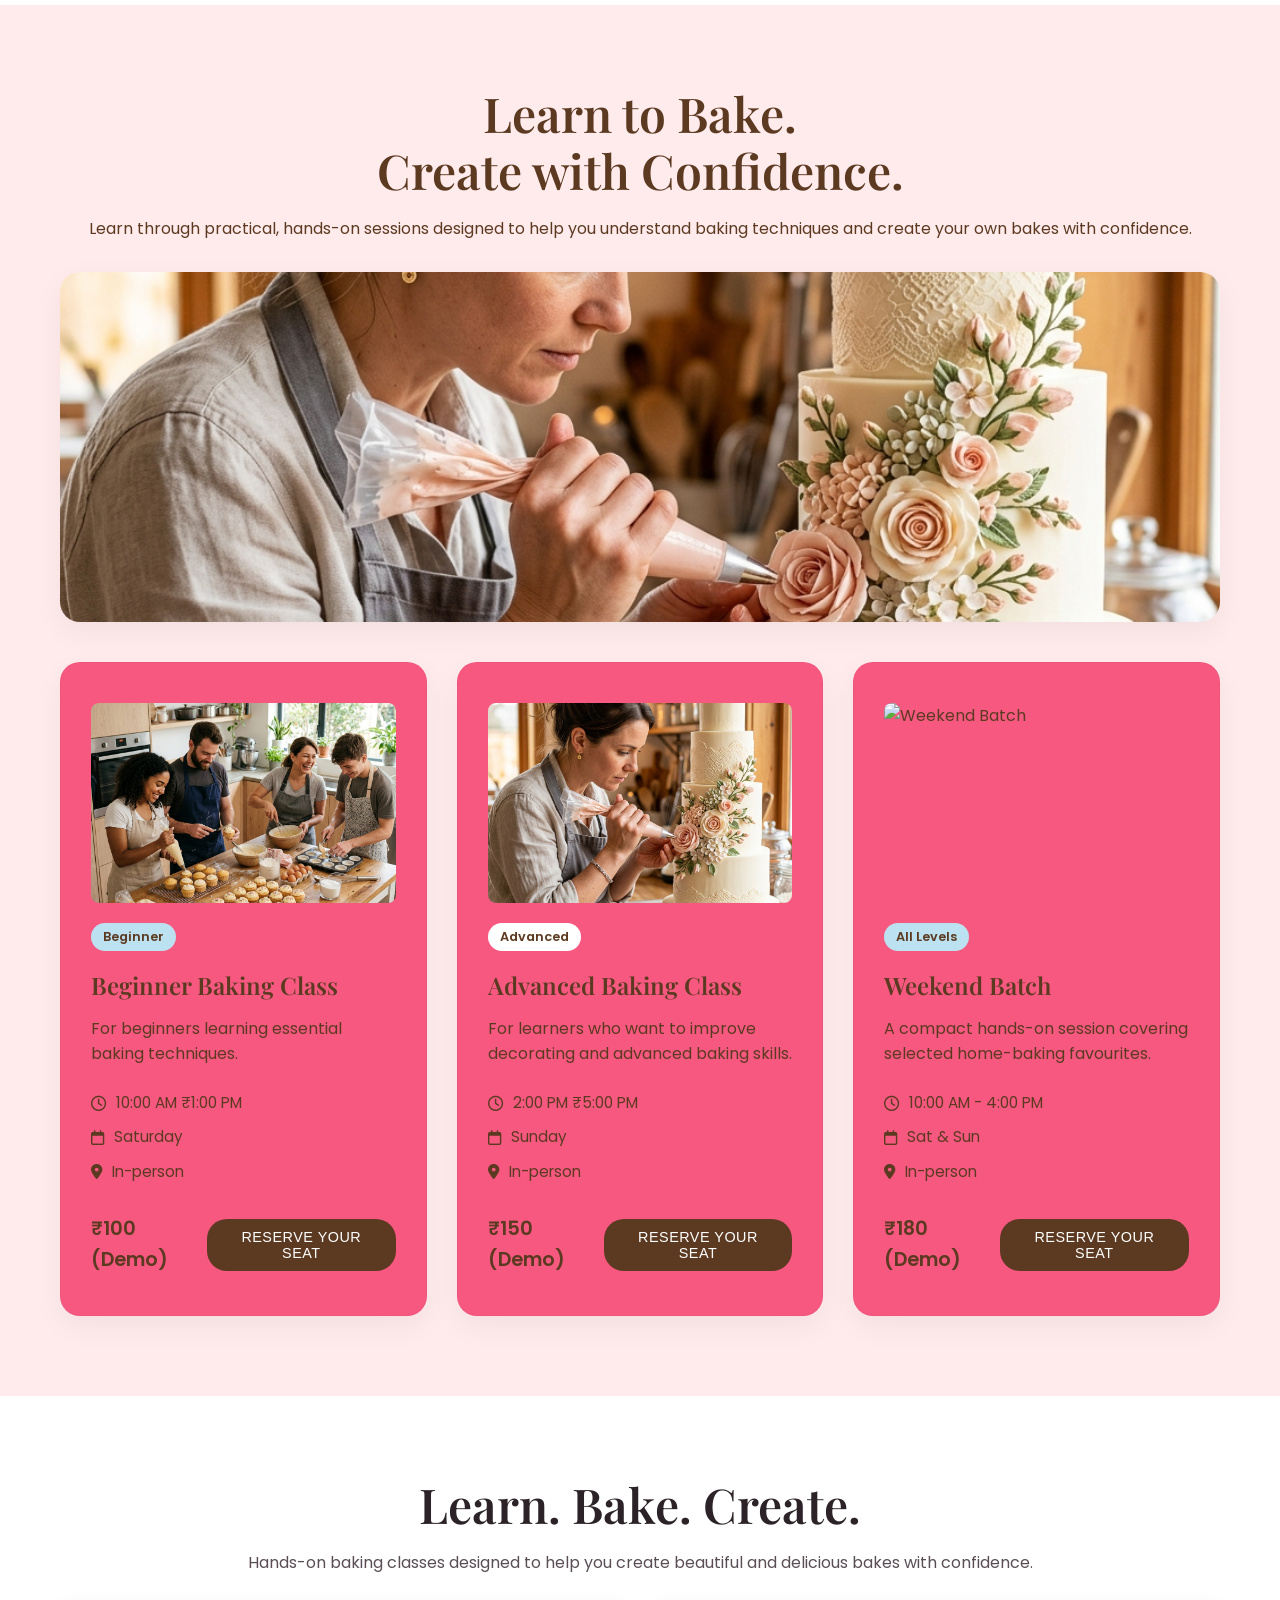
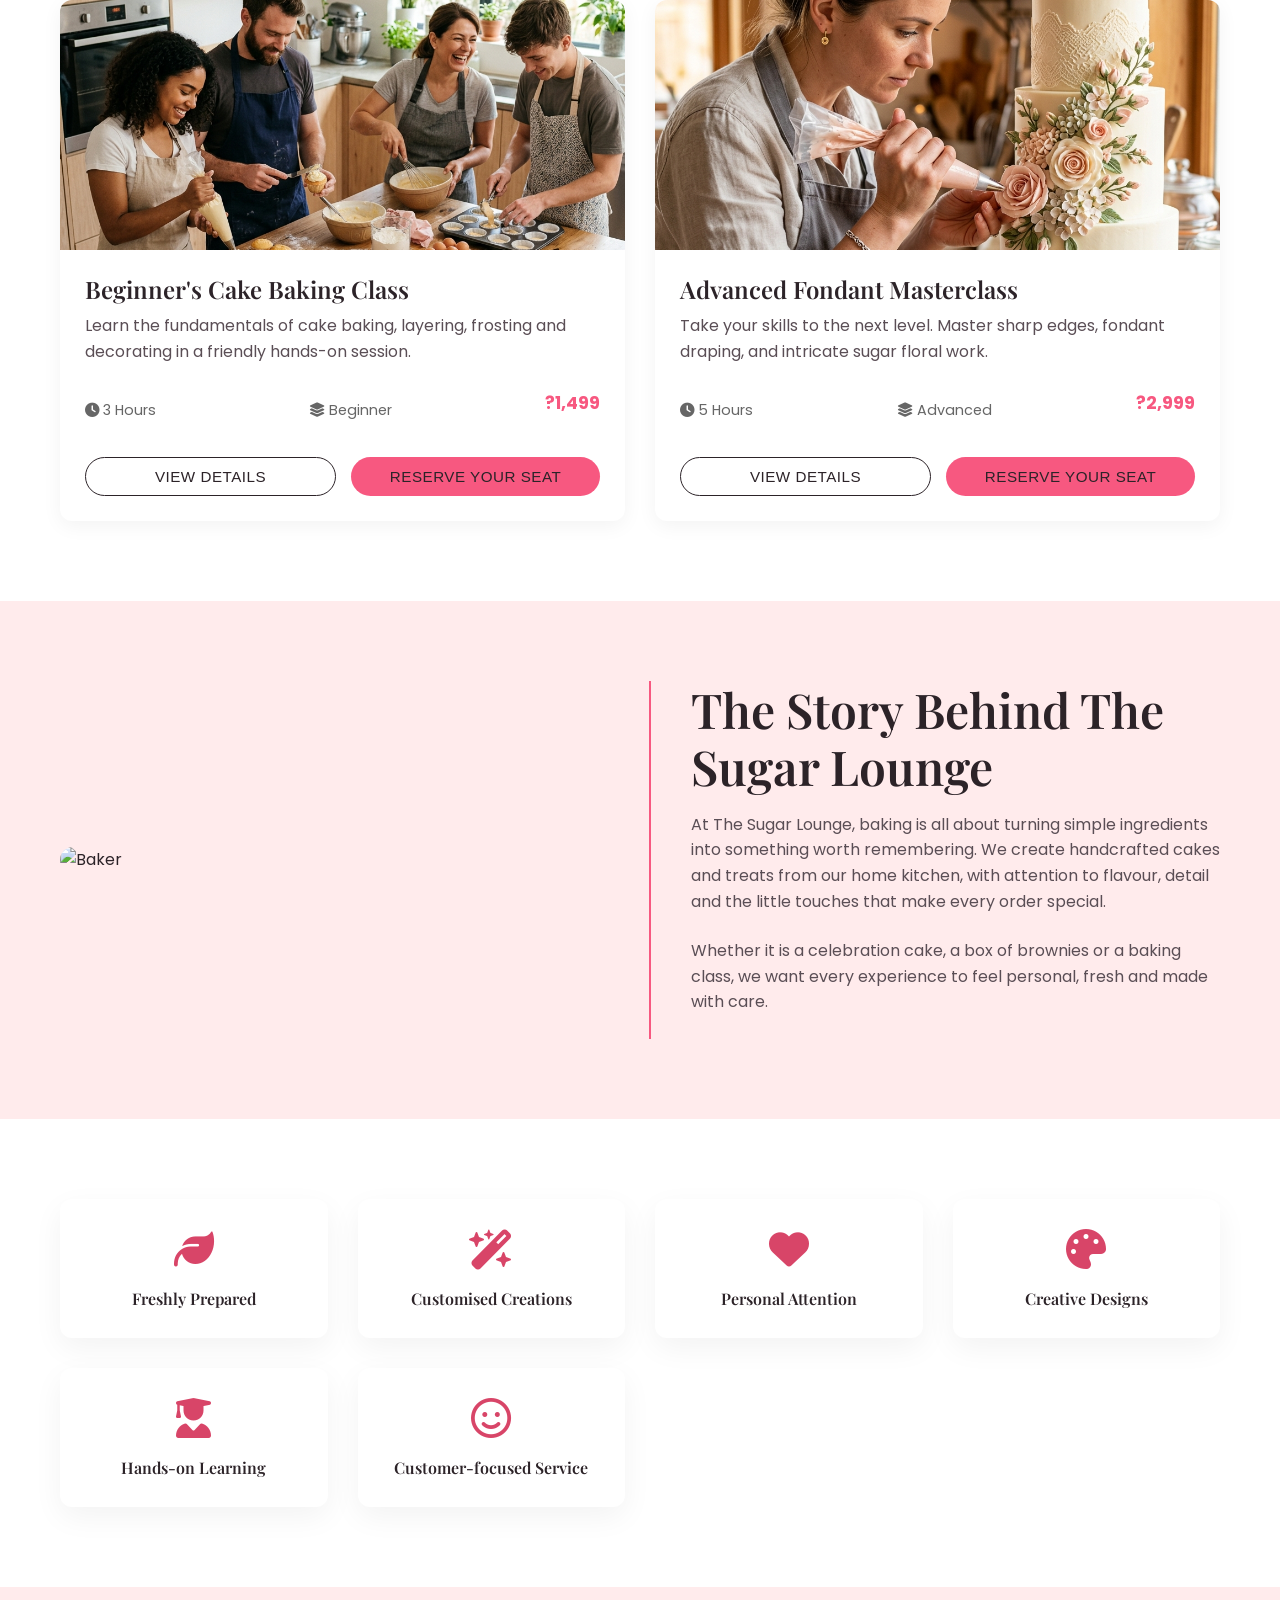
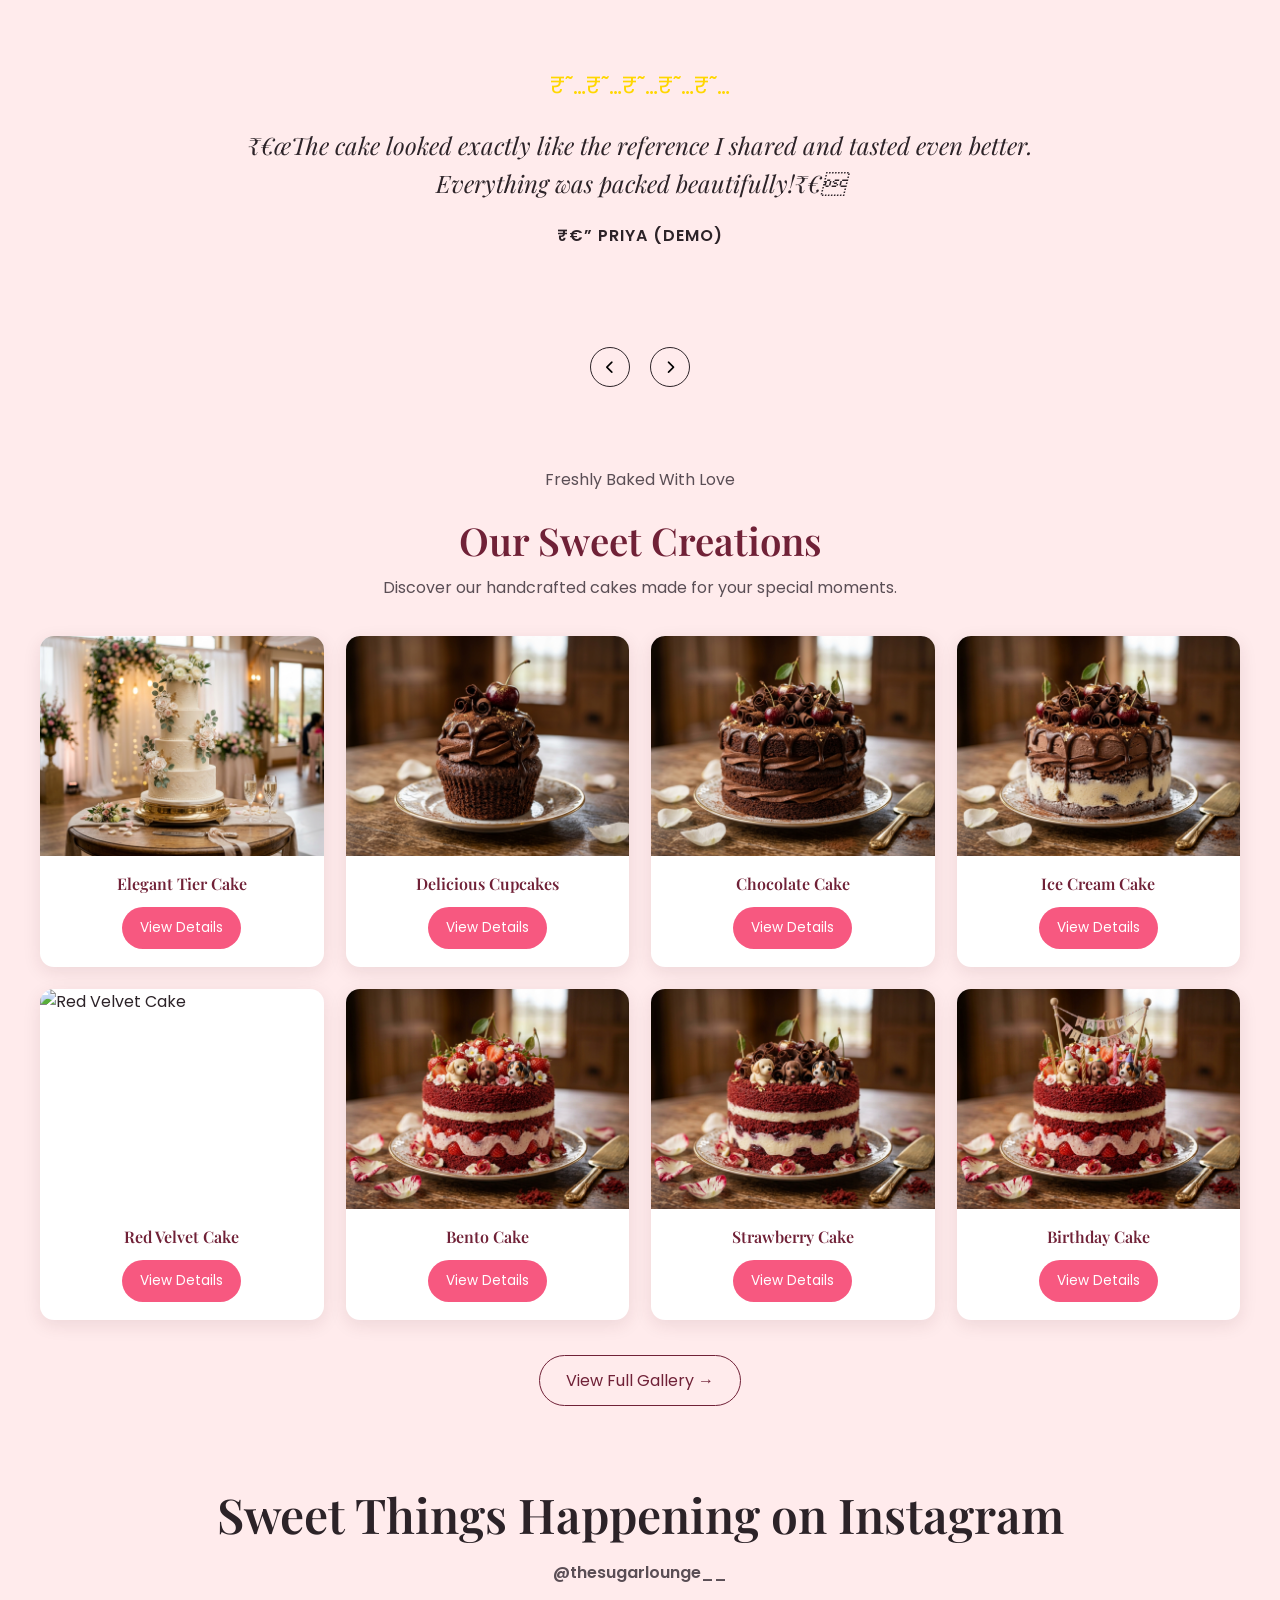
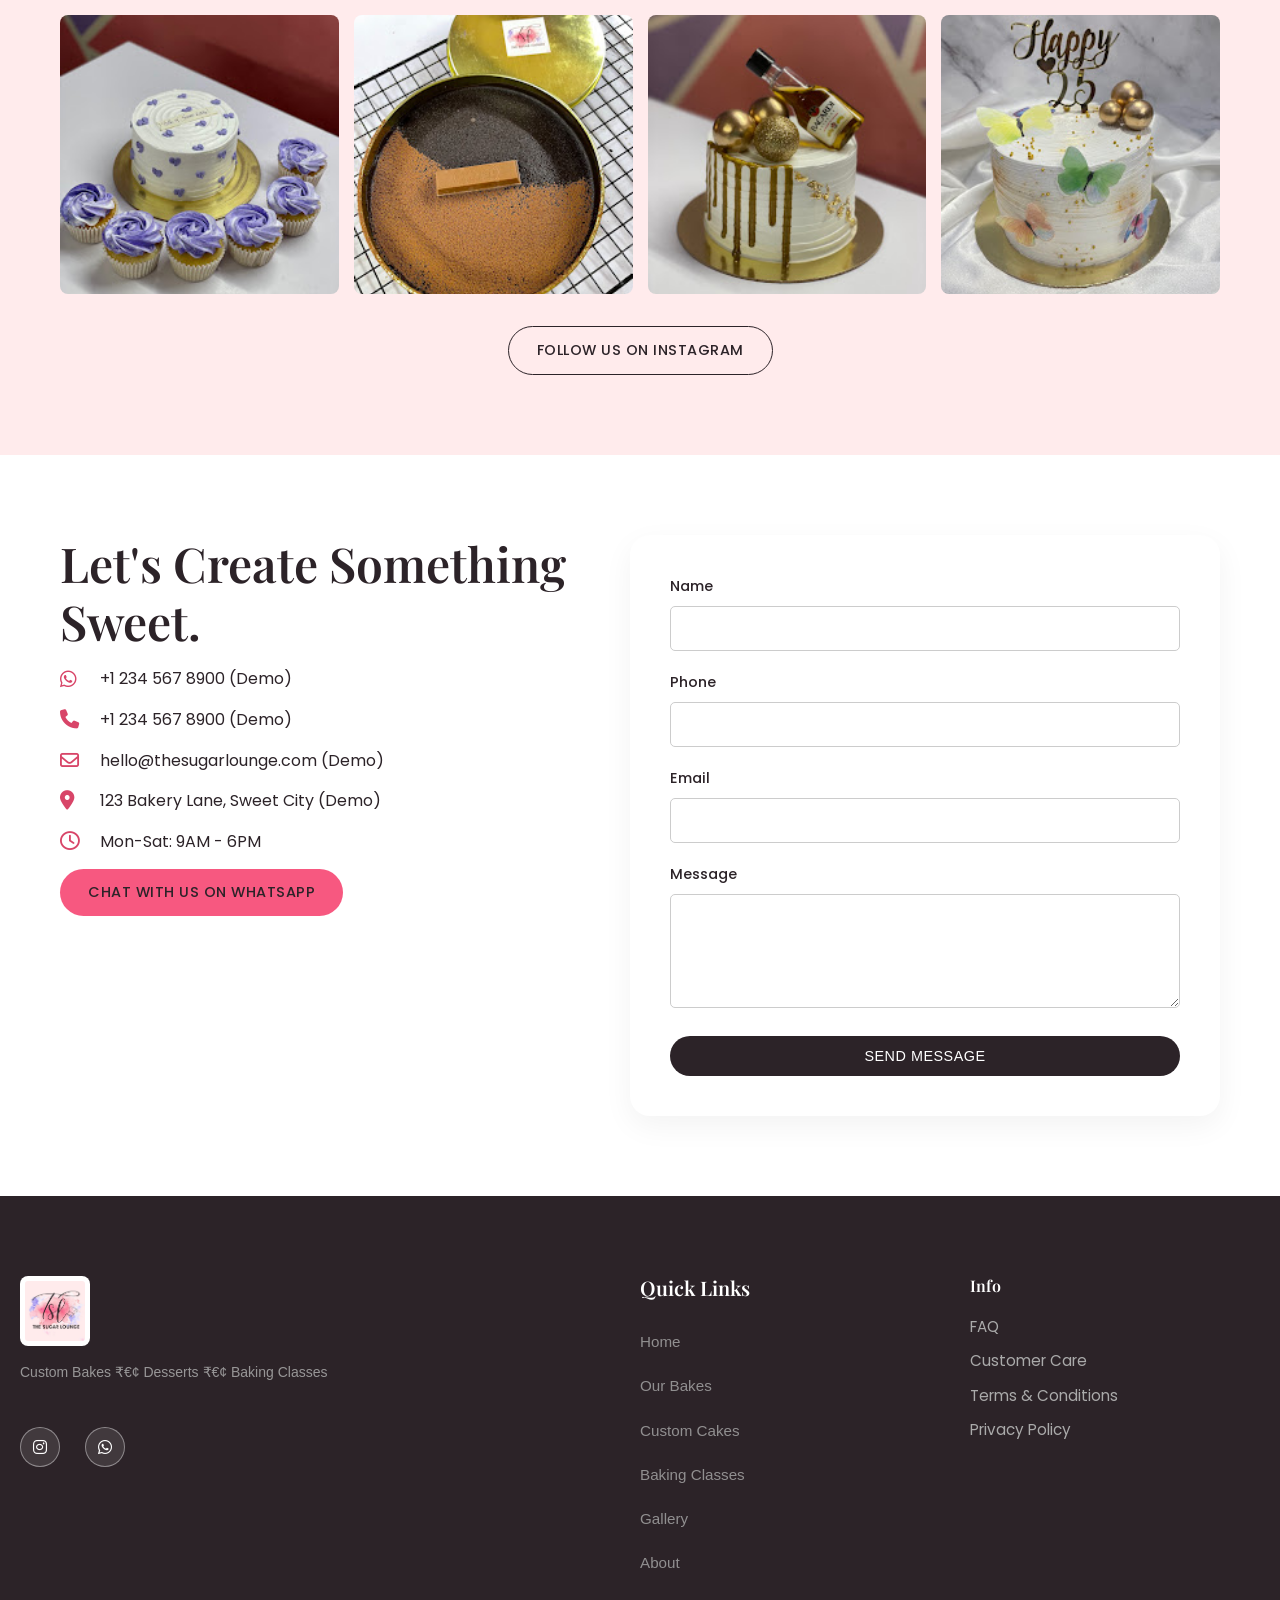
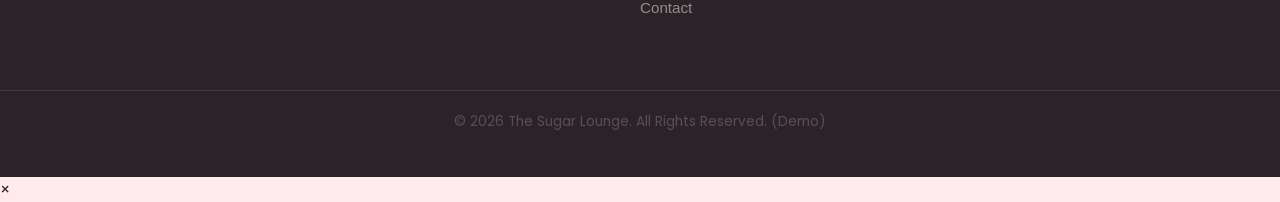
==== commit 1a31bc73: "Update index.html" ====
--- a/index.html
+++ b/index.html
@@ -1108,7 +1108,7 @@
         </div>
 
         <div class="sweet-card">
-            <img src="red velvet .png" alt="Red Velvet Cake">
+            <img src="red velvet.png" alt="Red Velvet Cake">
             <div class="sweet-card-info">
                 <h3>Red Velvet Cake</h3>
                 <a href="gallery.html" class="sweet-view-btn">View Details</a>
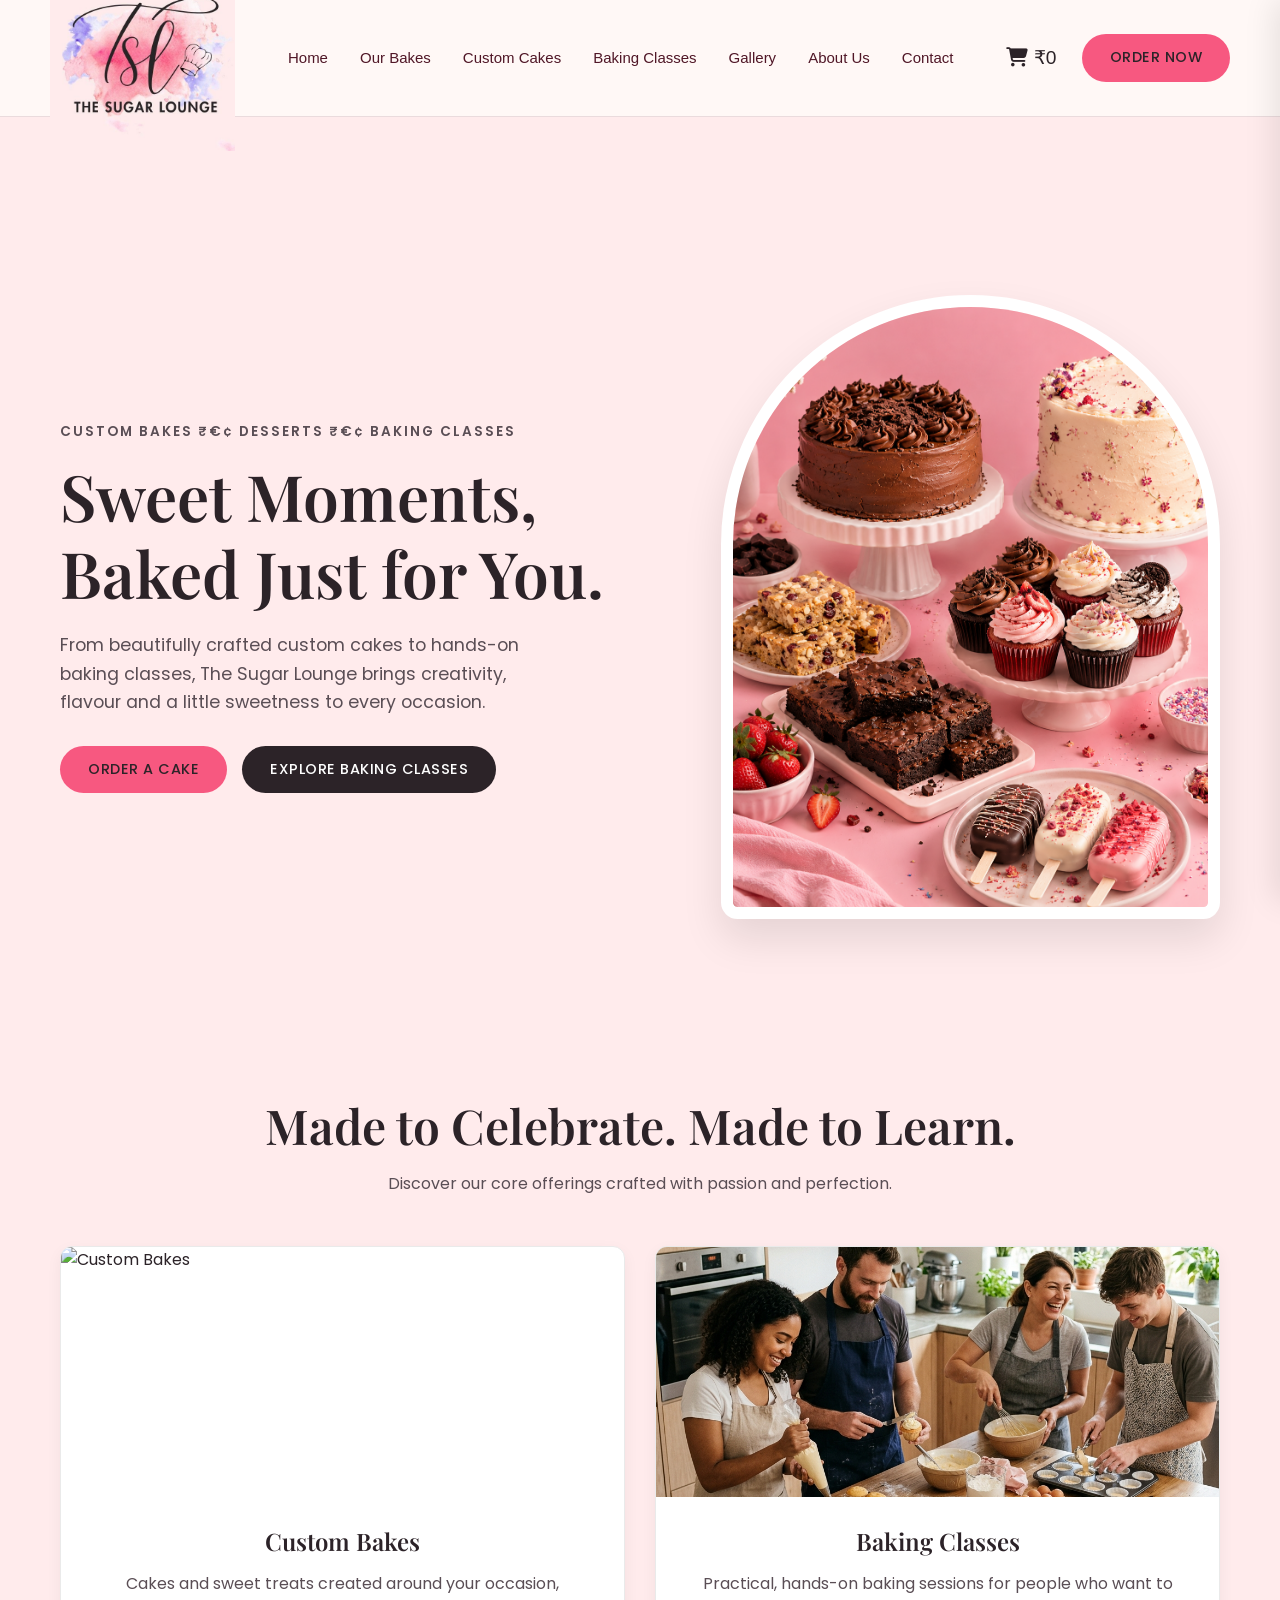
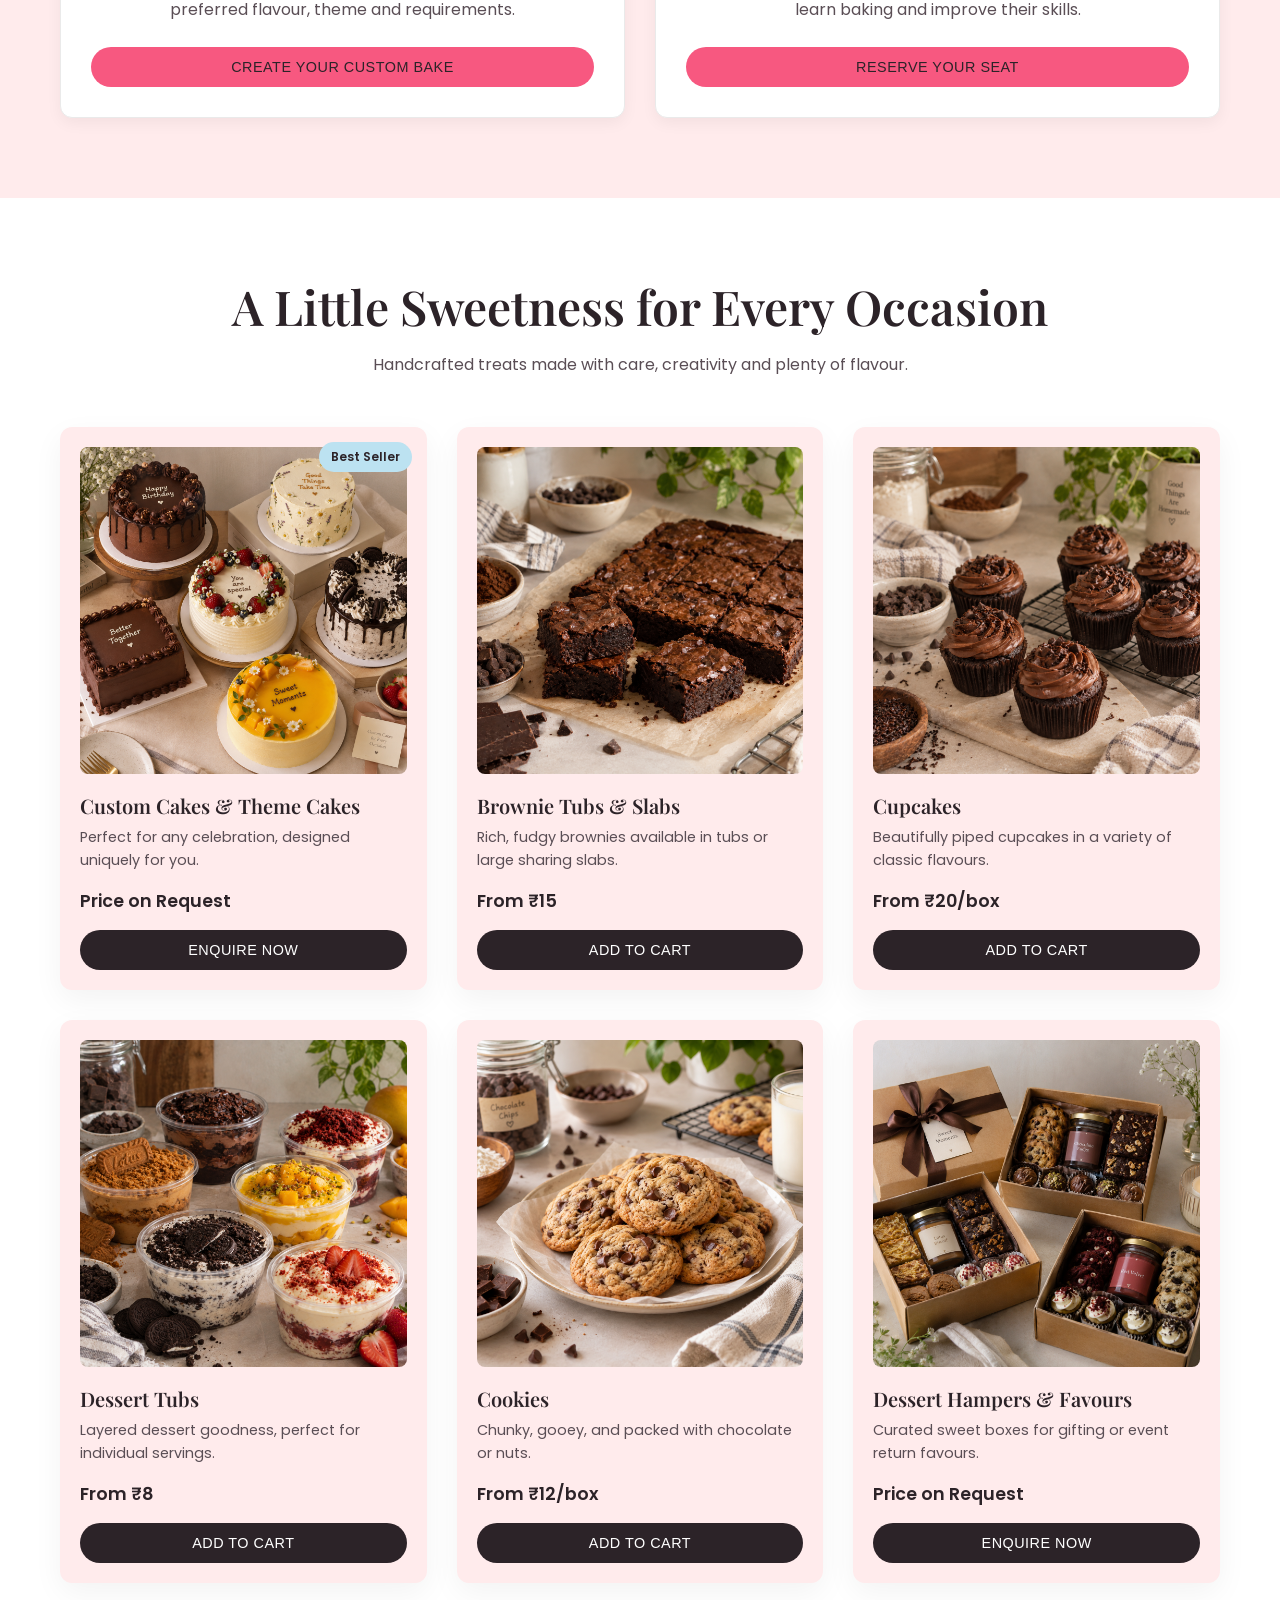
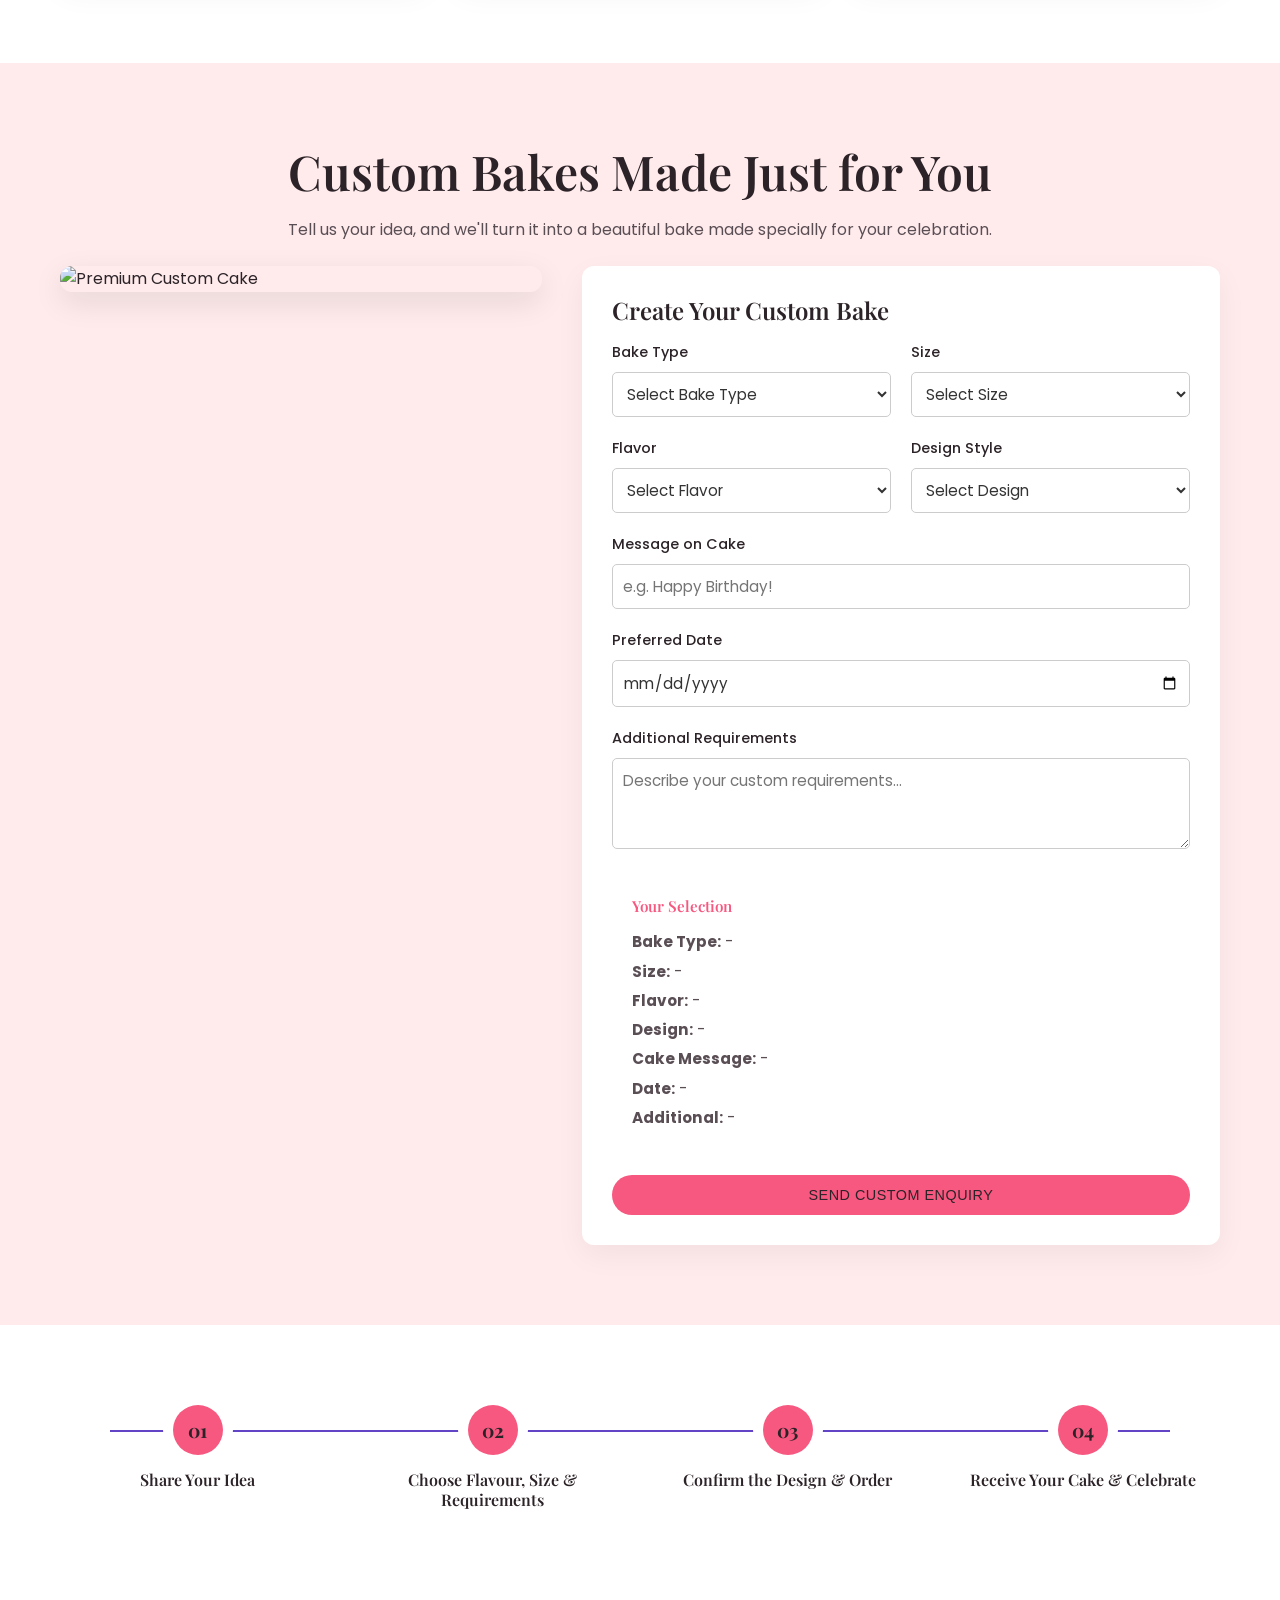
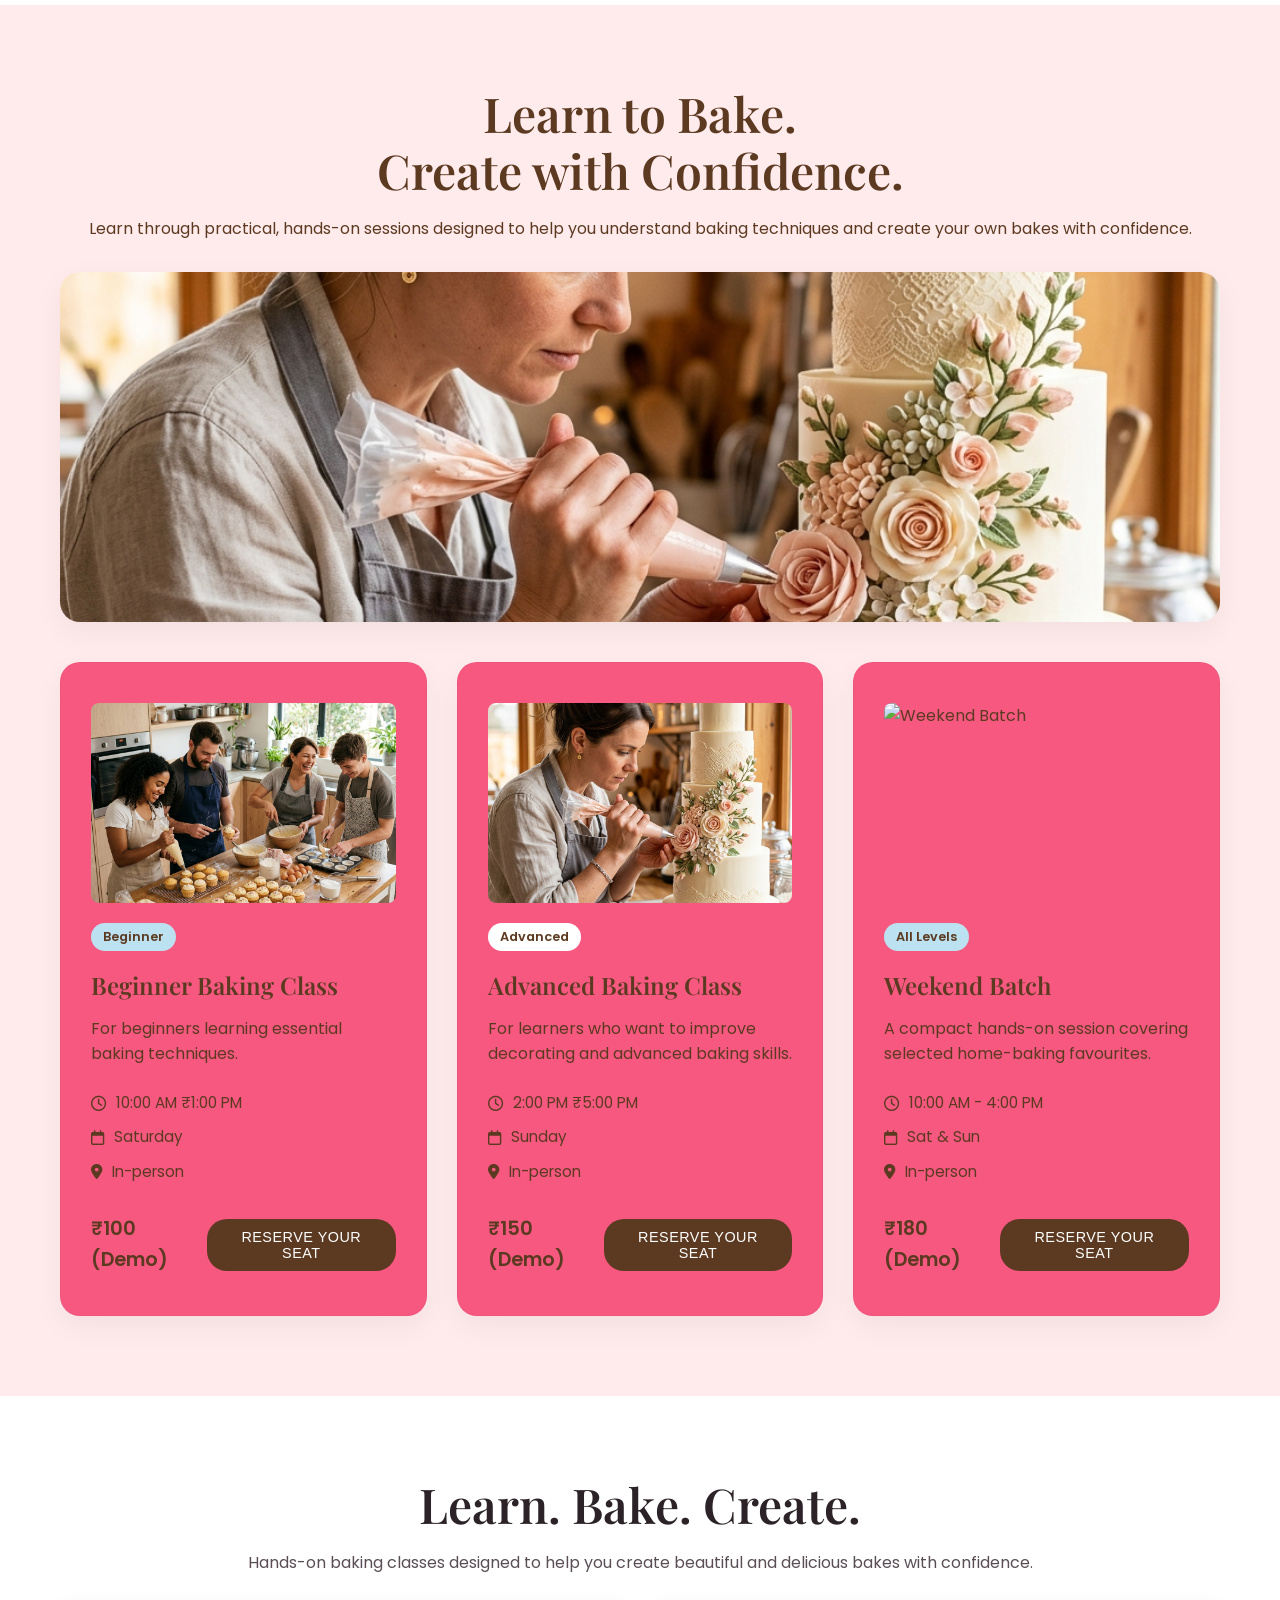
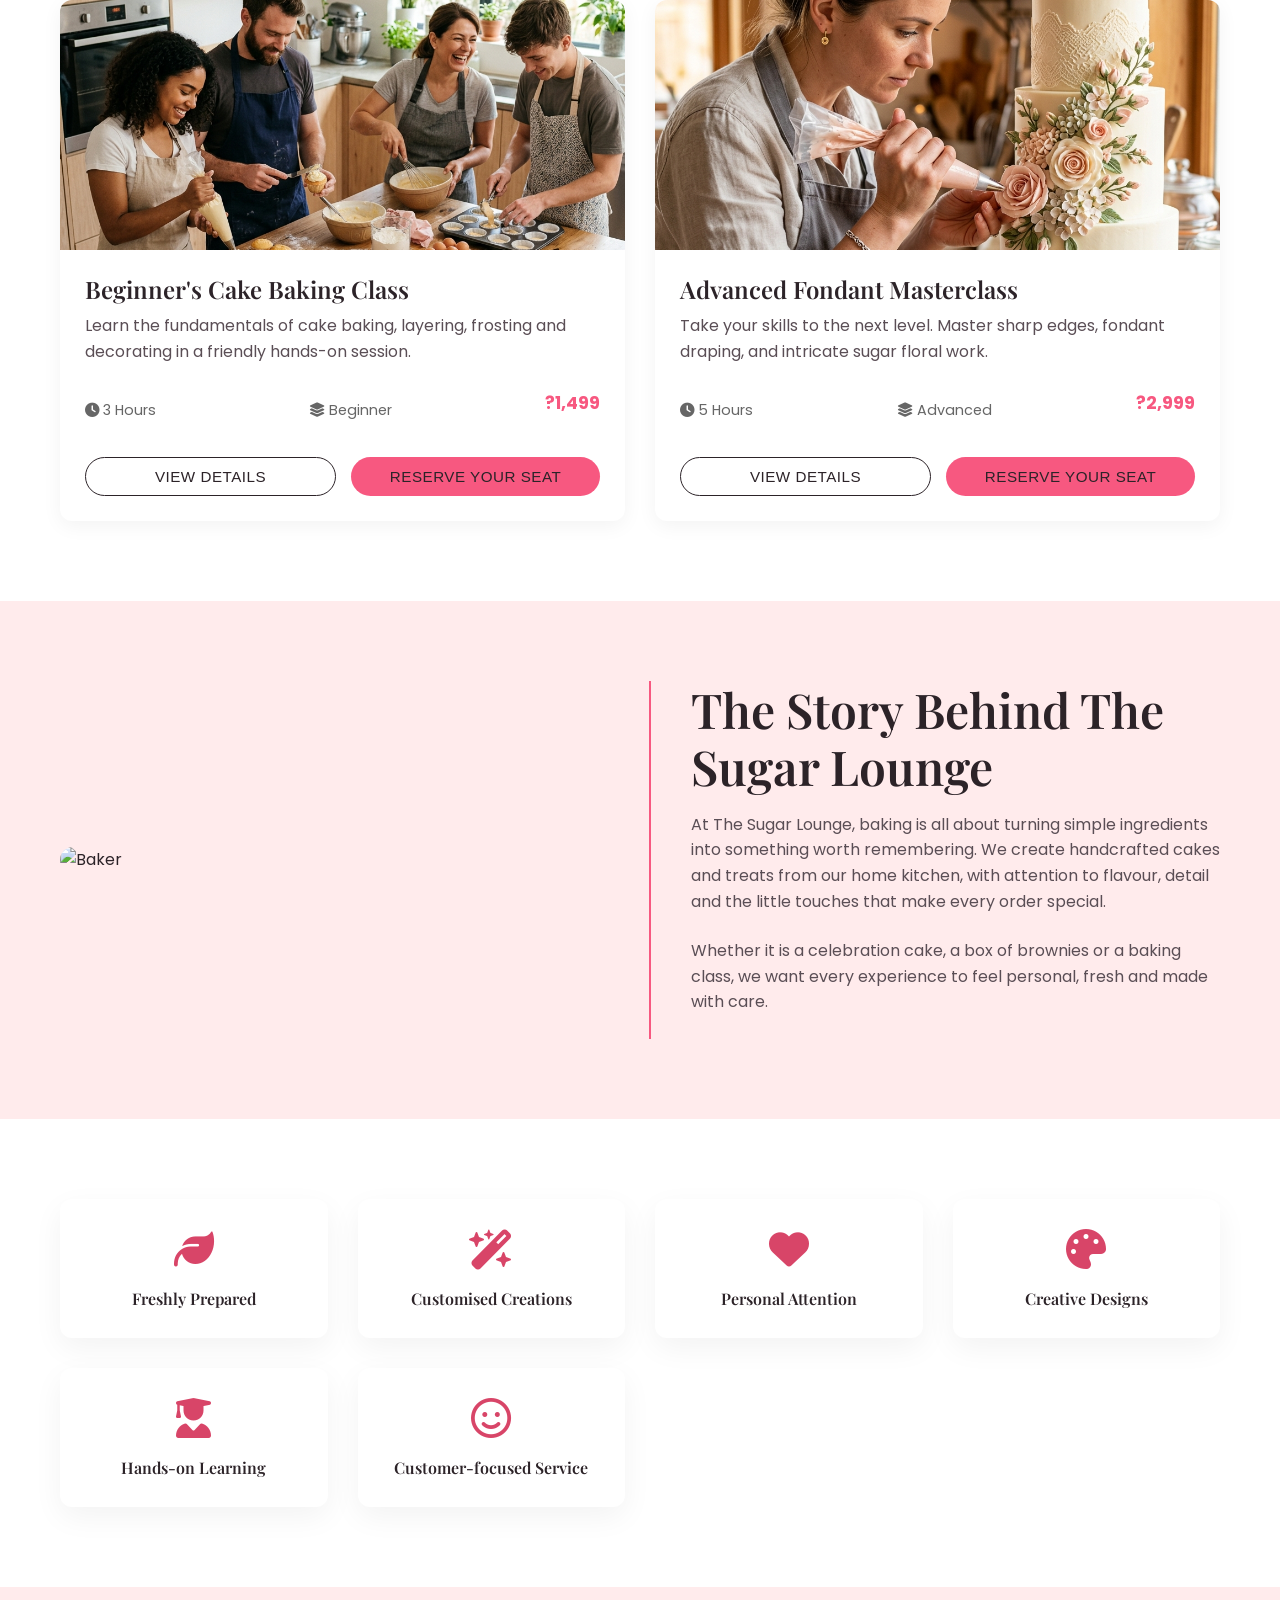
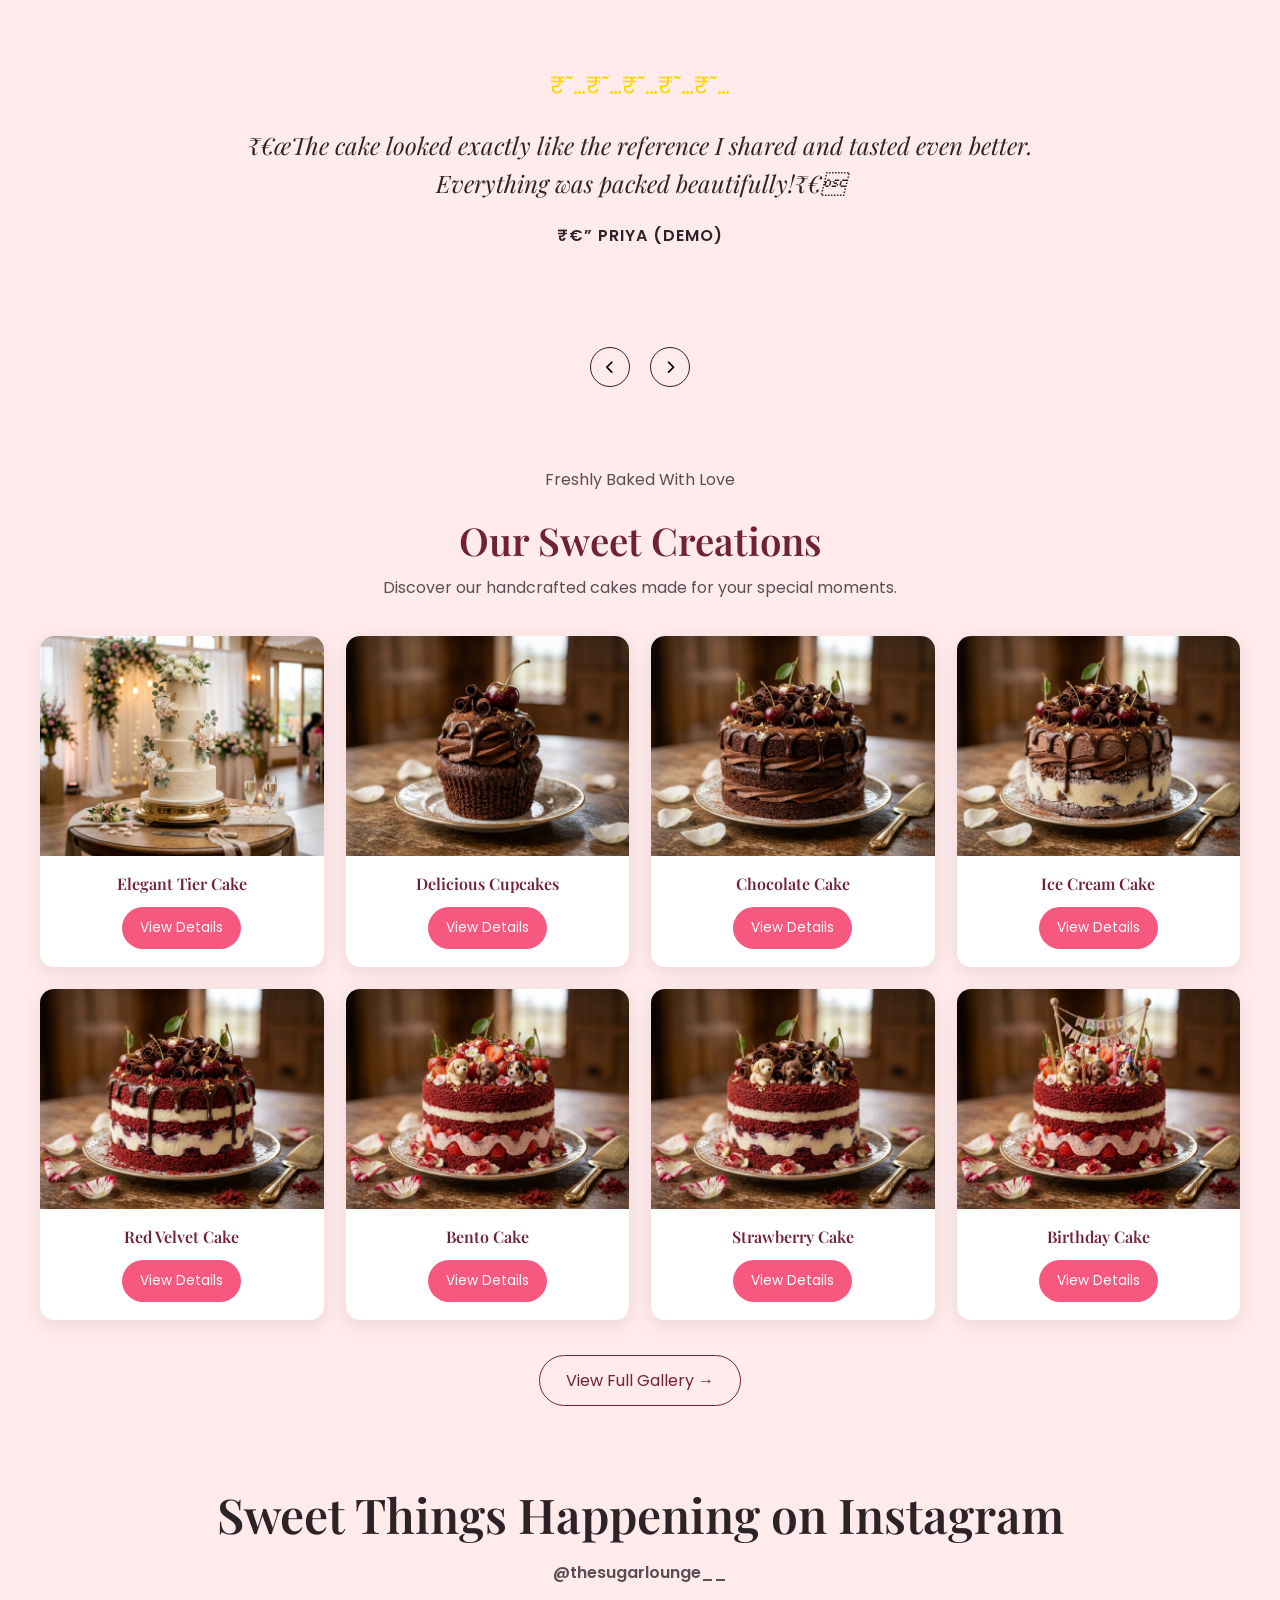
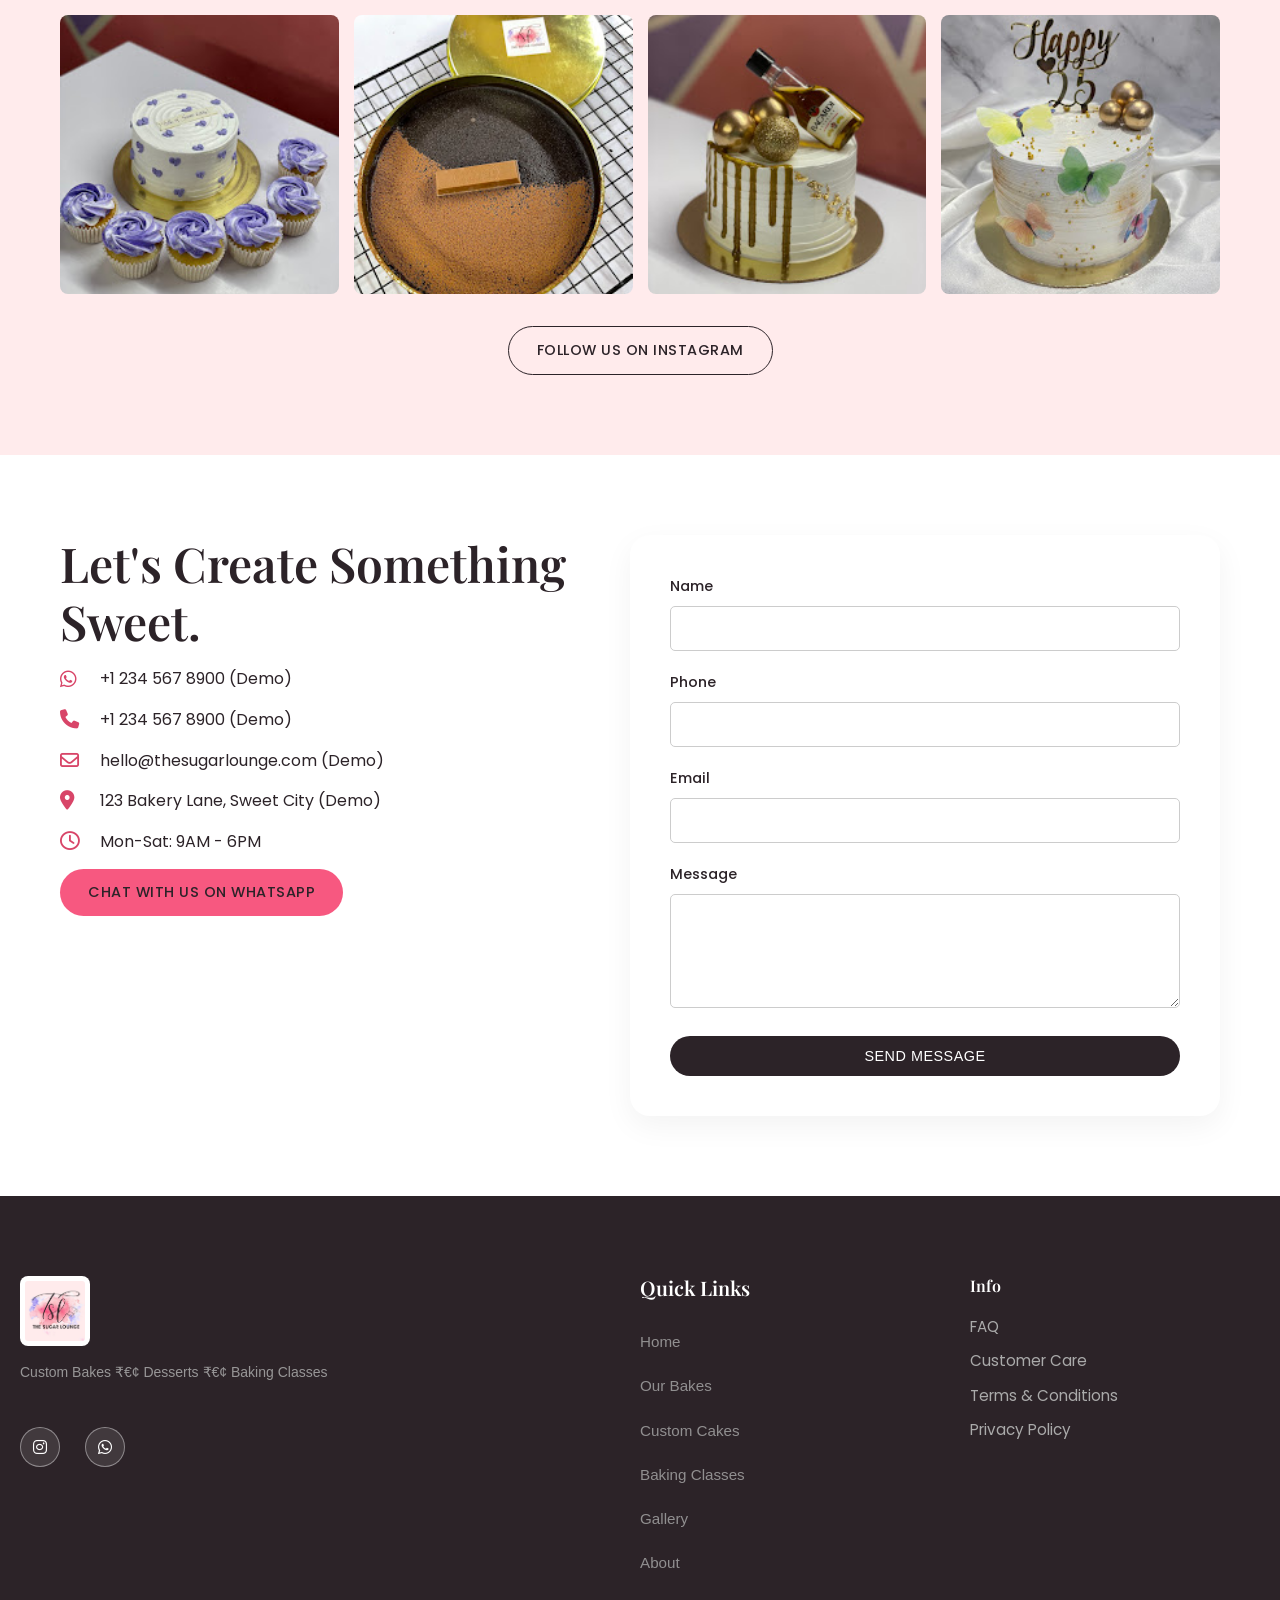
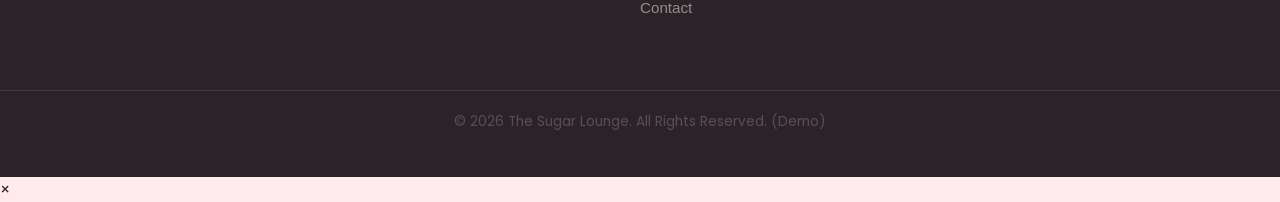
==== commit cd6ddaec: "Update index.html" ====
--- a/index.html
+++ b/index.html
@@ -1108,7 +1108,7 @@
         </div>
 
         <div class="sweet-card">
-            <img src="red velvet.png" alt="Red Velvet Cake">
+            <img src="red velvet .png" alt="Red Velvet Cake">
             <div class="sweet-card-info">
                 <h3>Red Velvet Cake</h3>
                 <a href="gallery.html" class="sweet-view-btn">View Details</a>
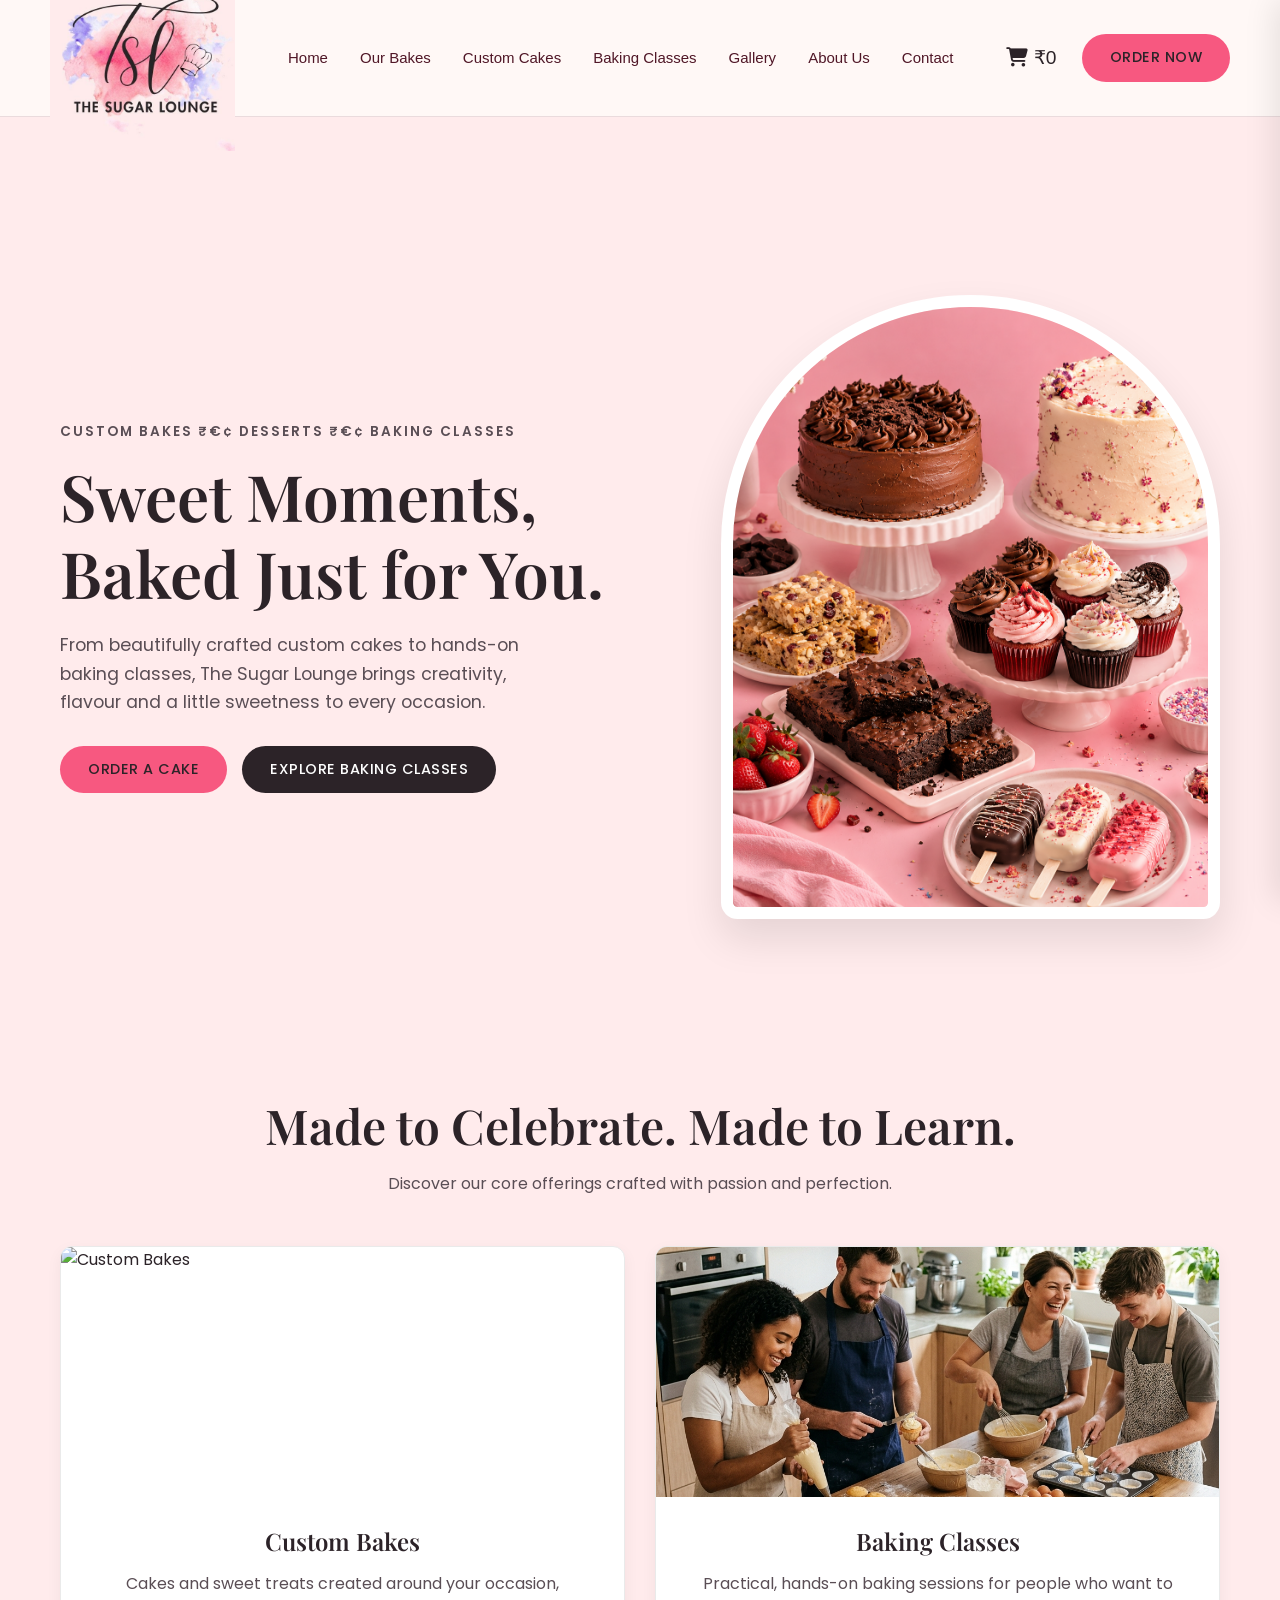
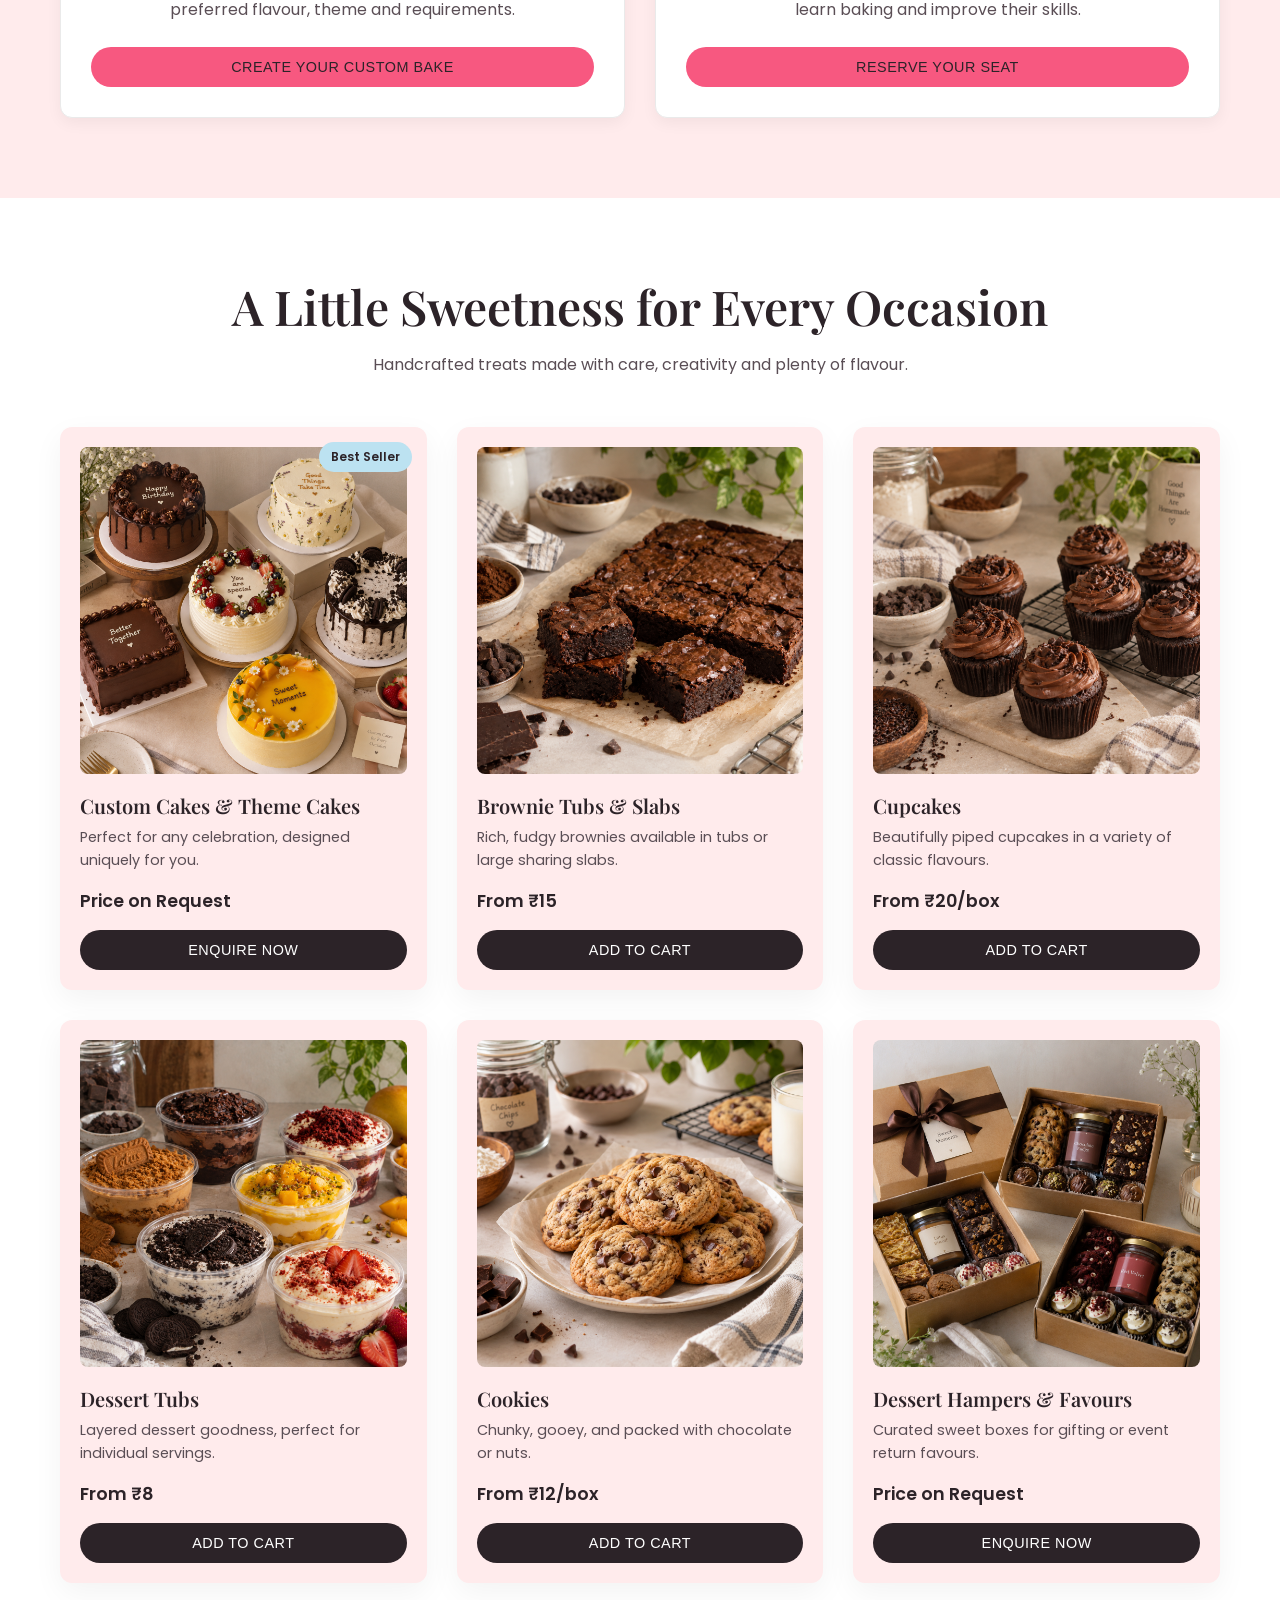
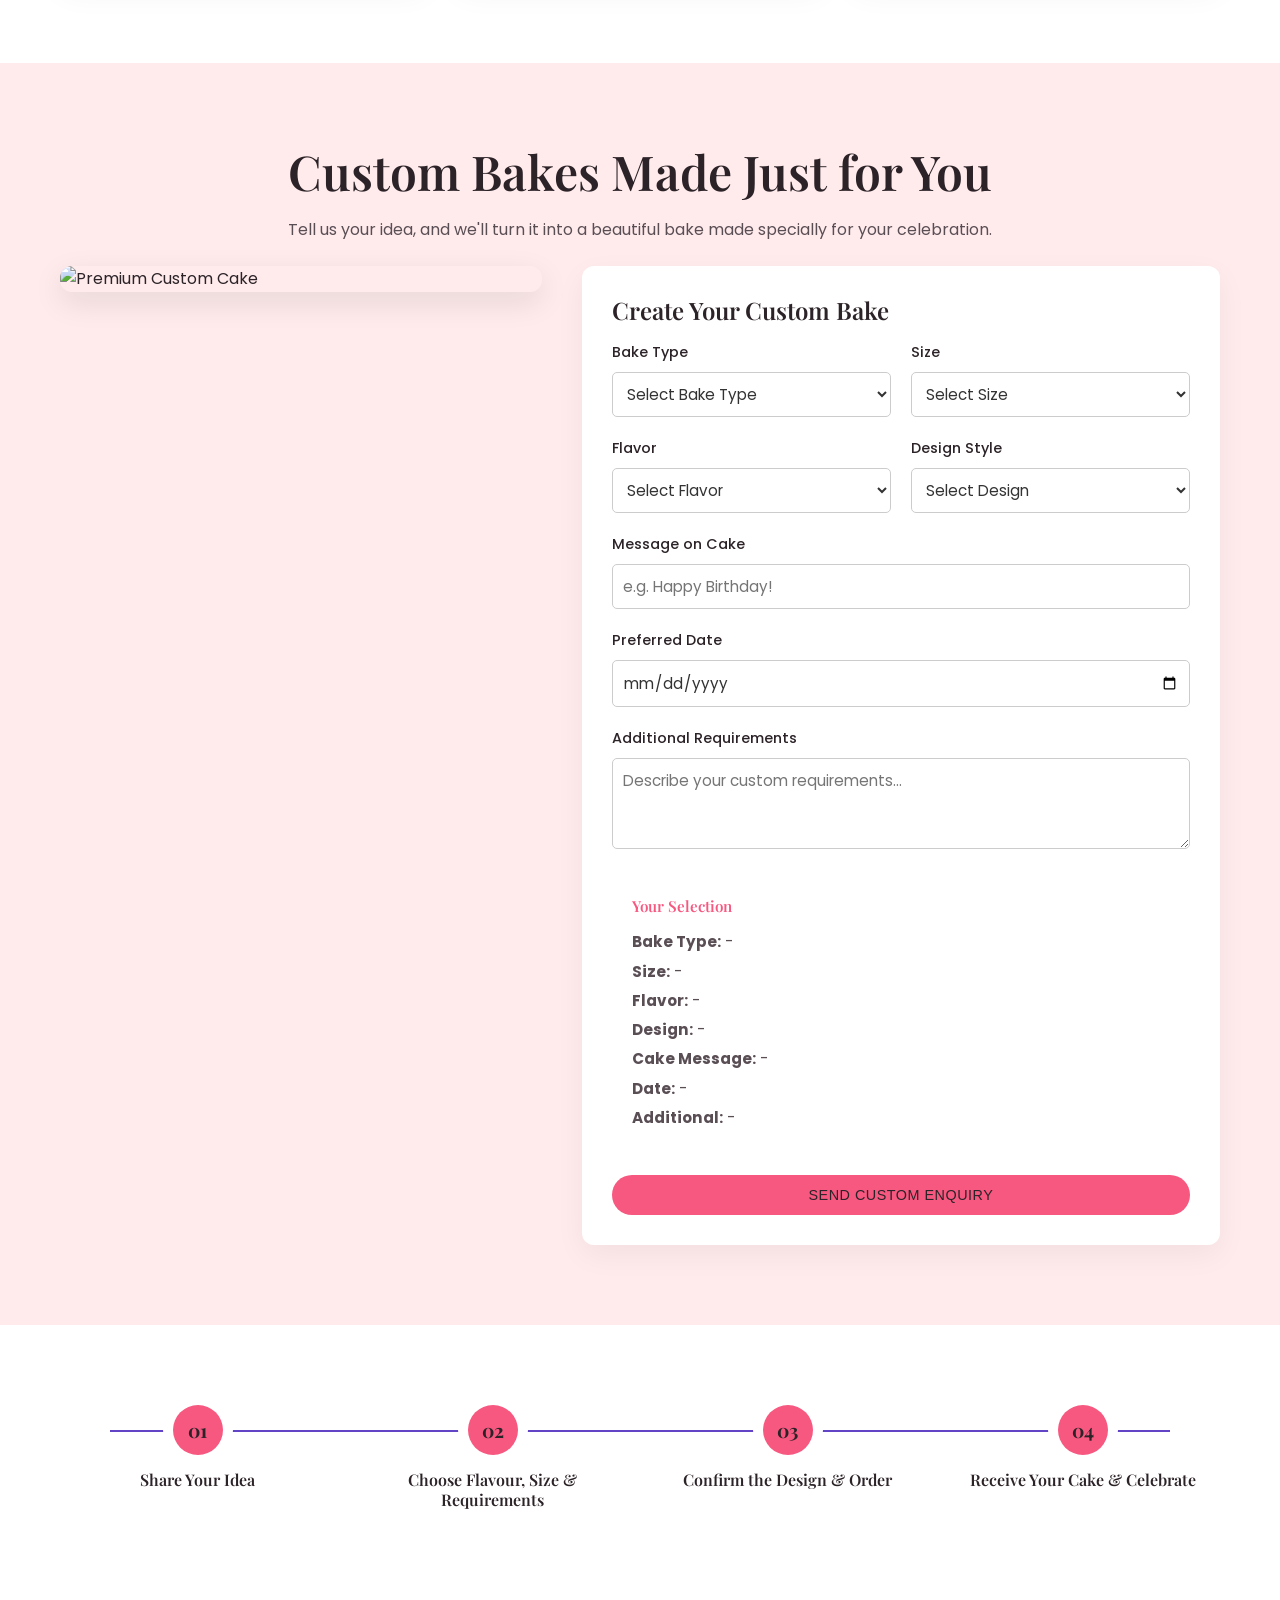
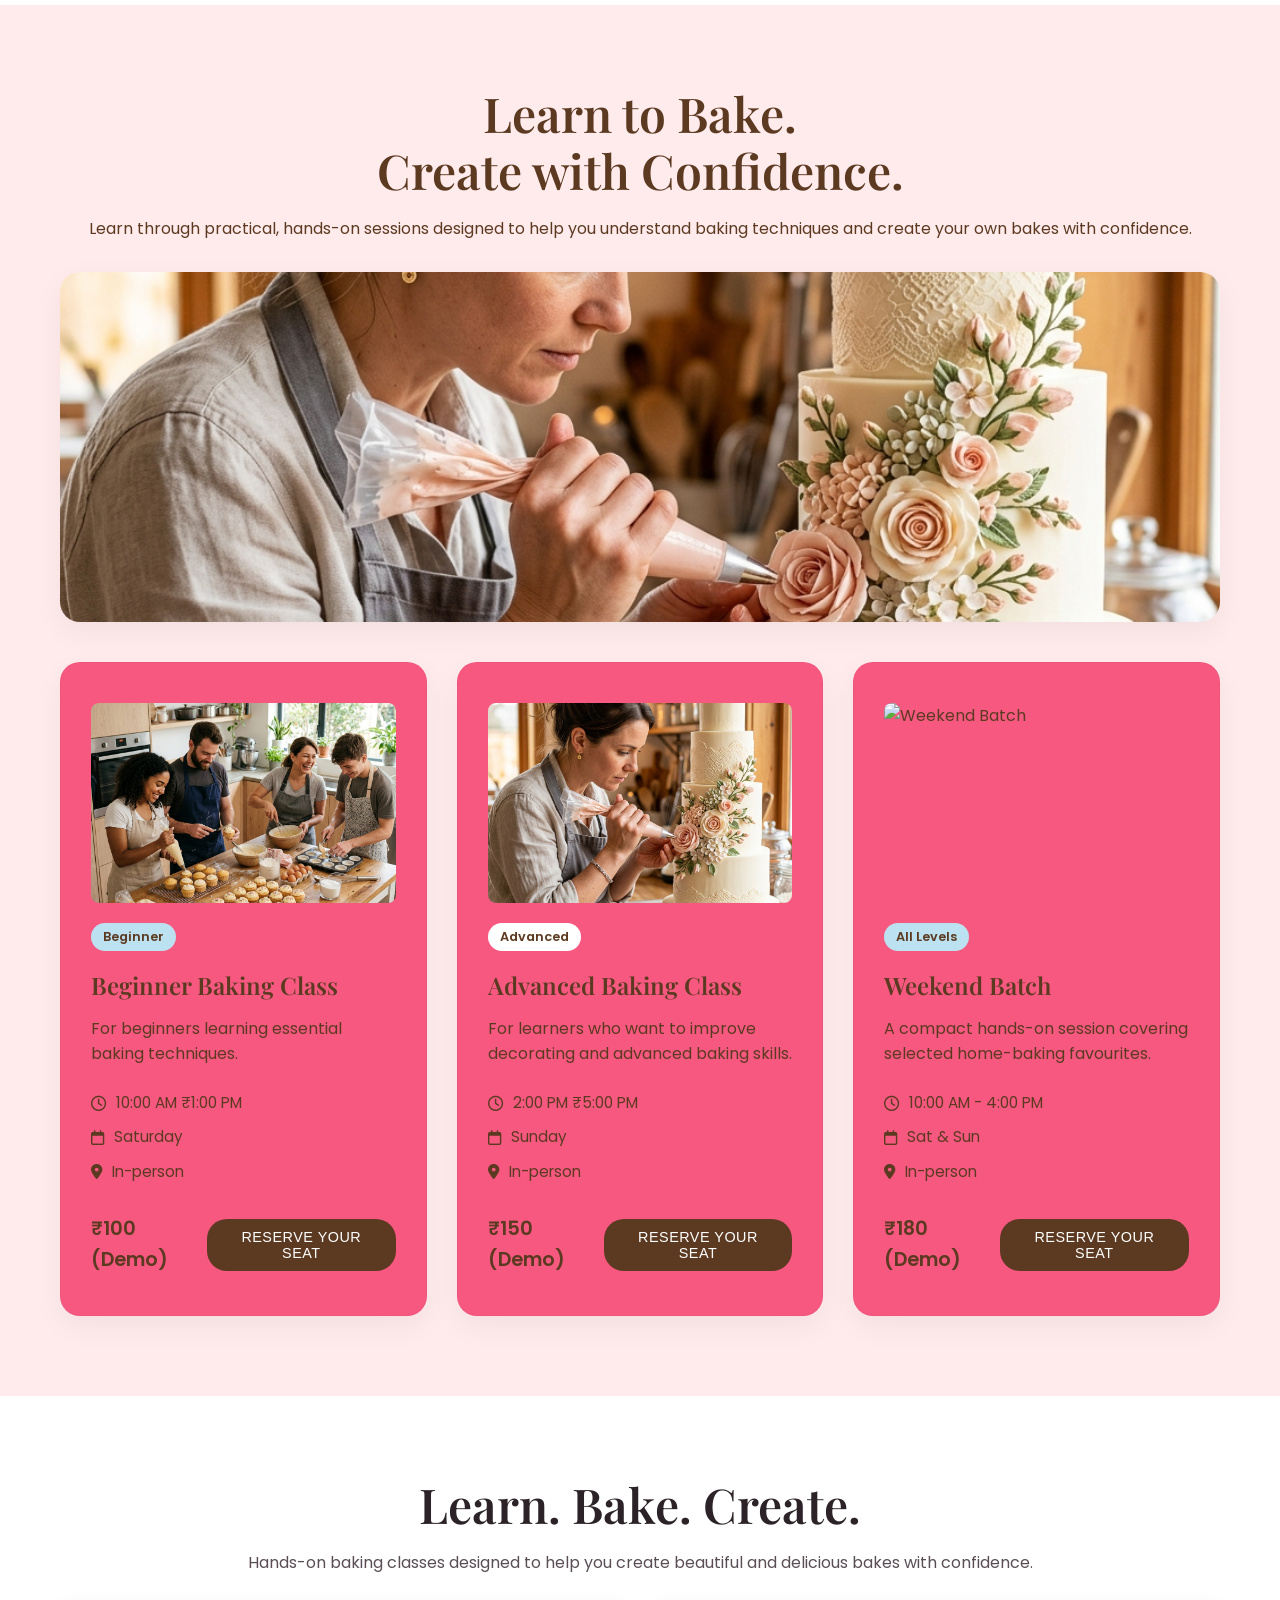
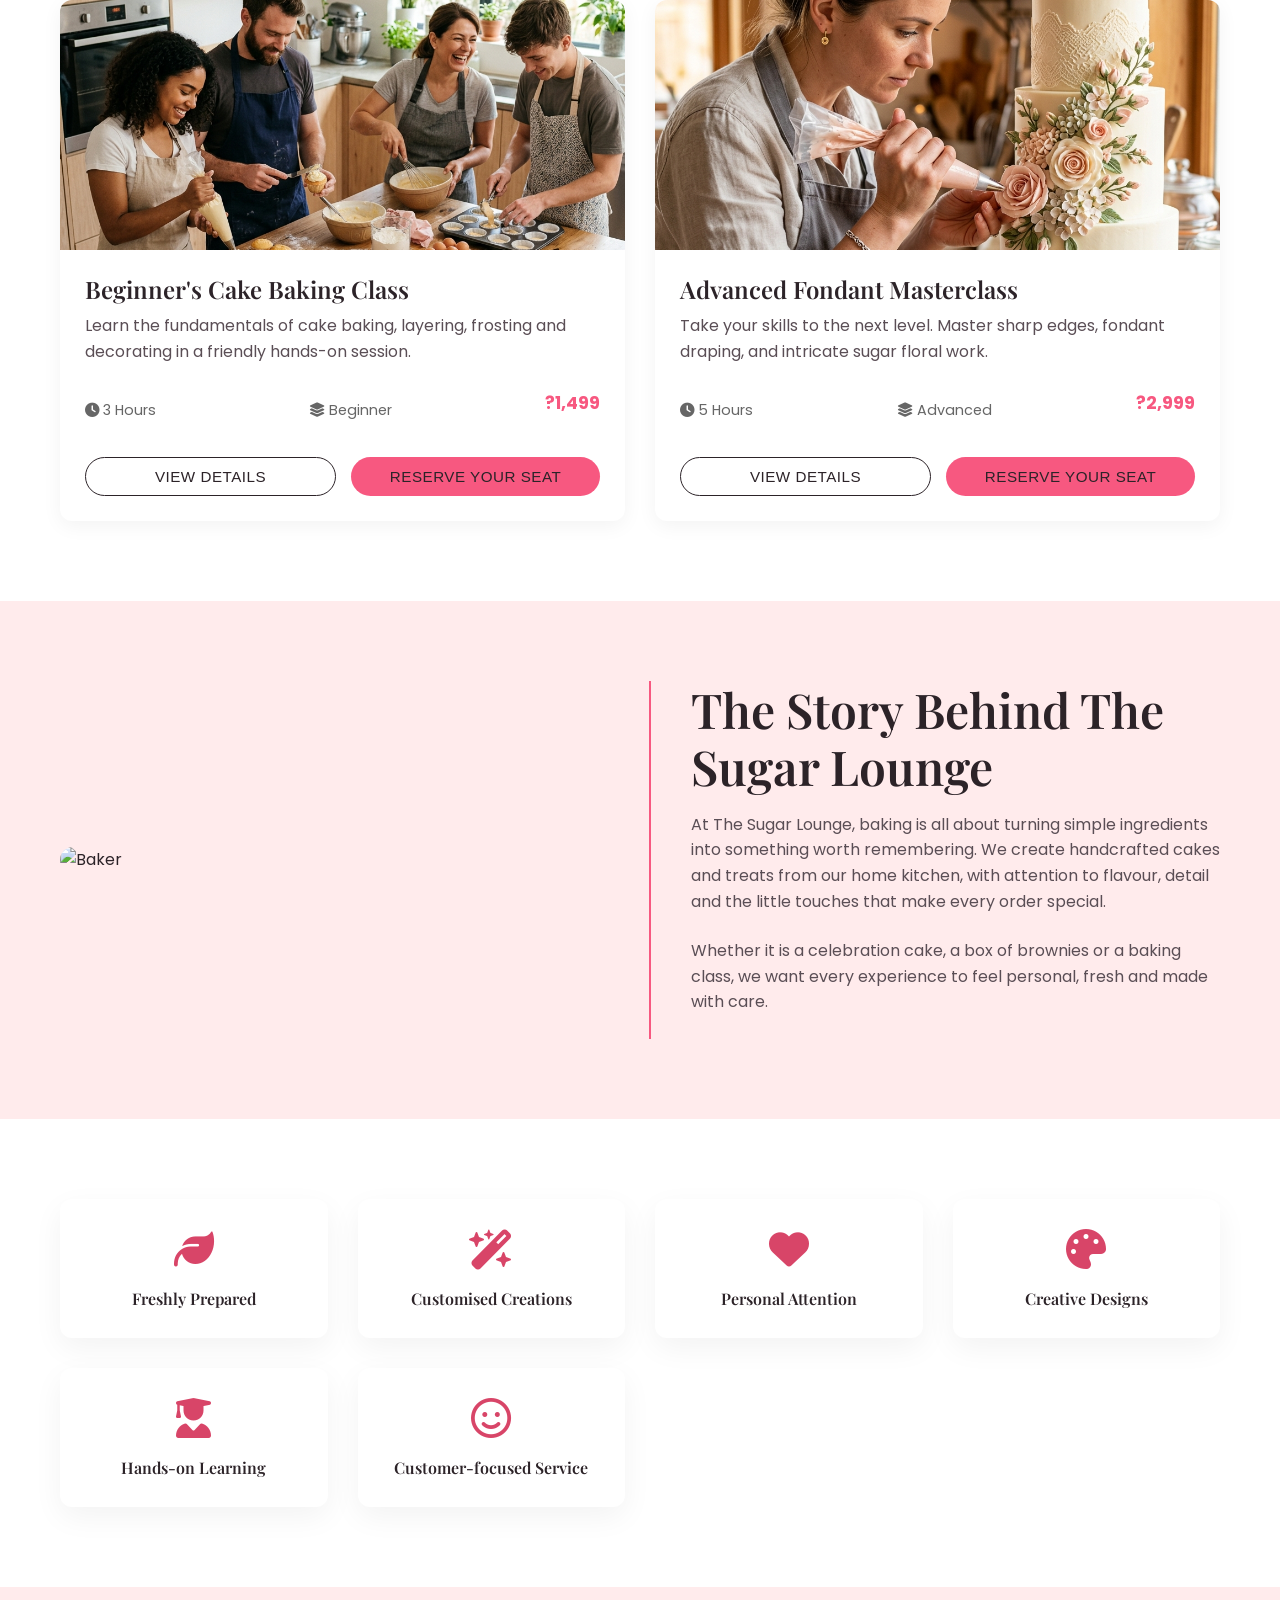
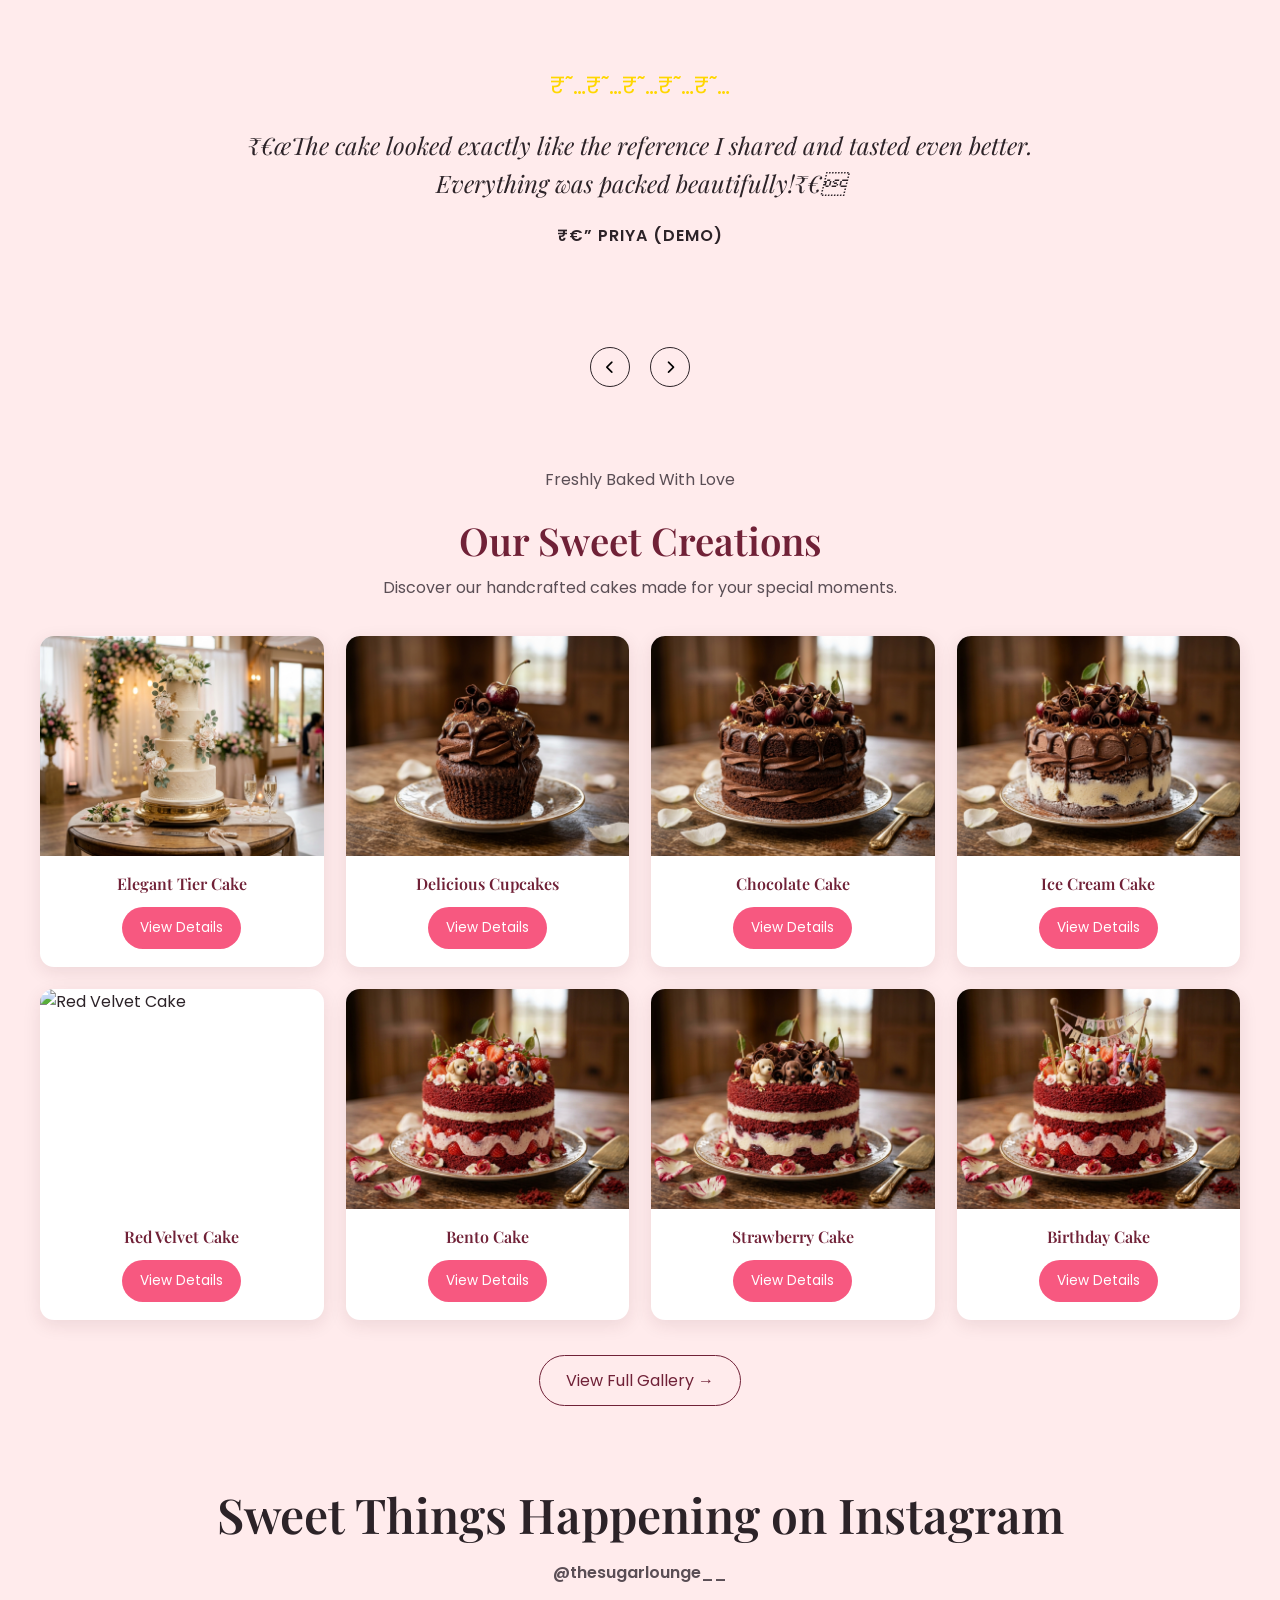
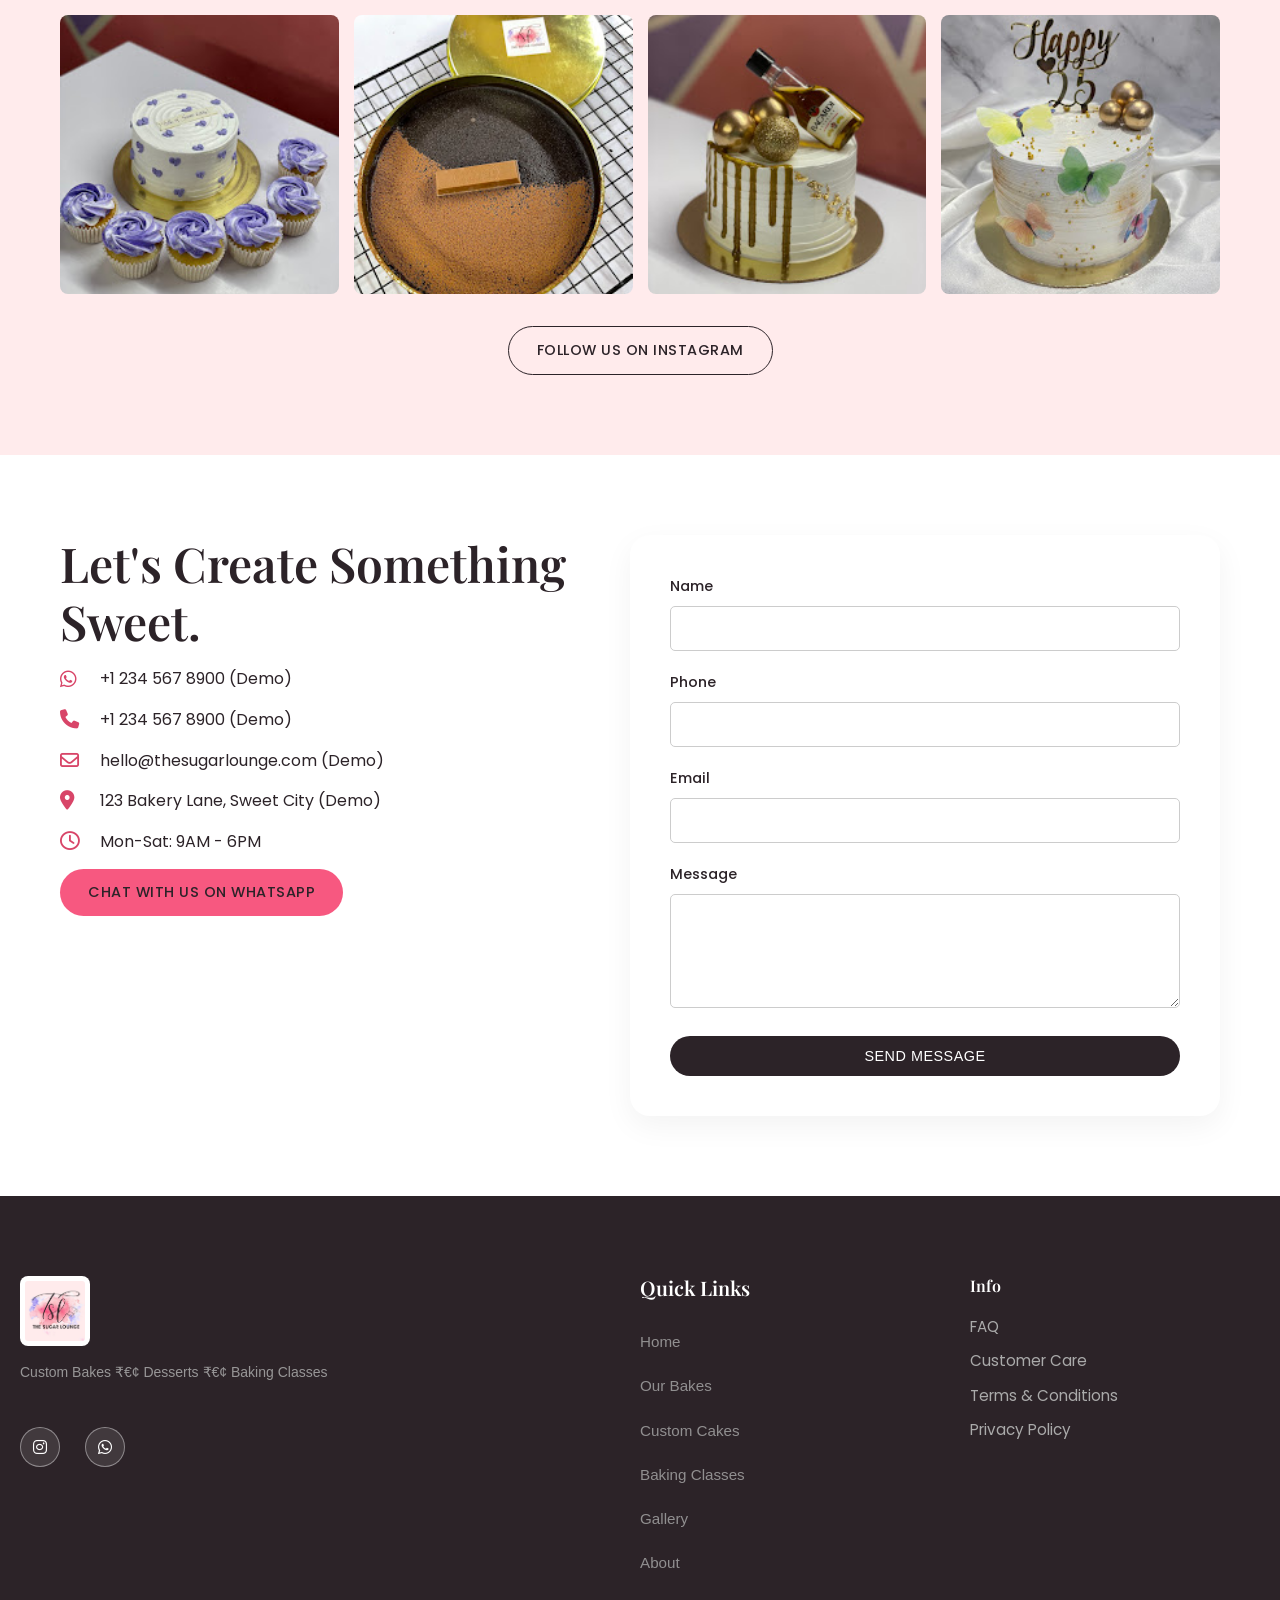
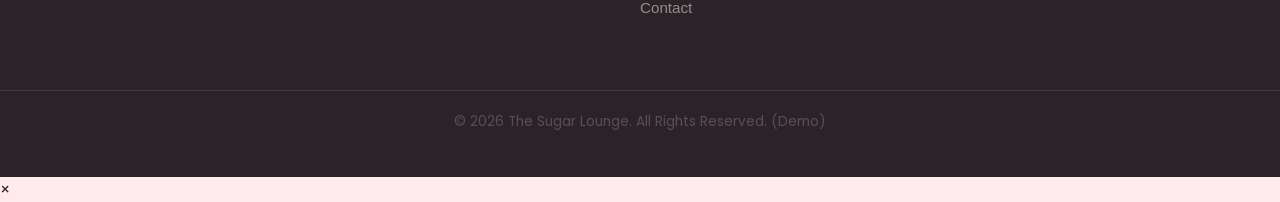
==== commit 2534b97d: "Update index.html" ====
--- a/index.html
+++ b/index.html
@@ -1108,7 +1108,7 @@
         </div>
 
         <div class="sweet-card">
-            <img src="red velvet .png" alt="Red Velvet Cake">
+            <img src="red velvet.png" alt="Red Velvet Cake">
             <div class="sweet-card-info">
                 <h3>Red Velvet Cake</h3>
                 <a href="gallery.html" class="sweet-view-btn">View Details</a>
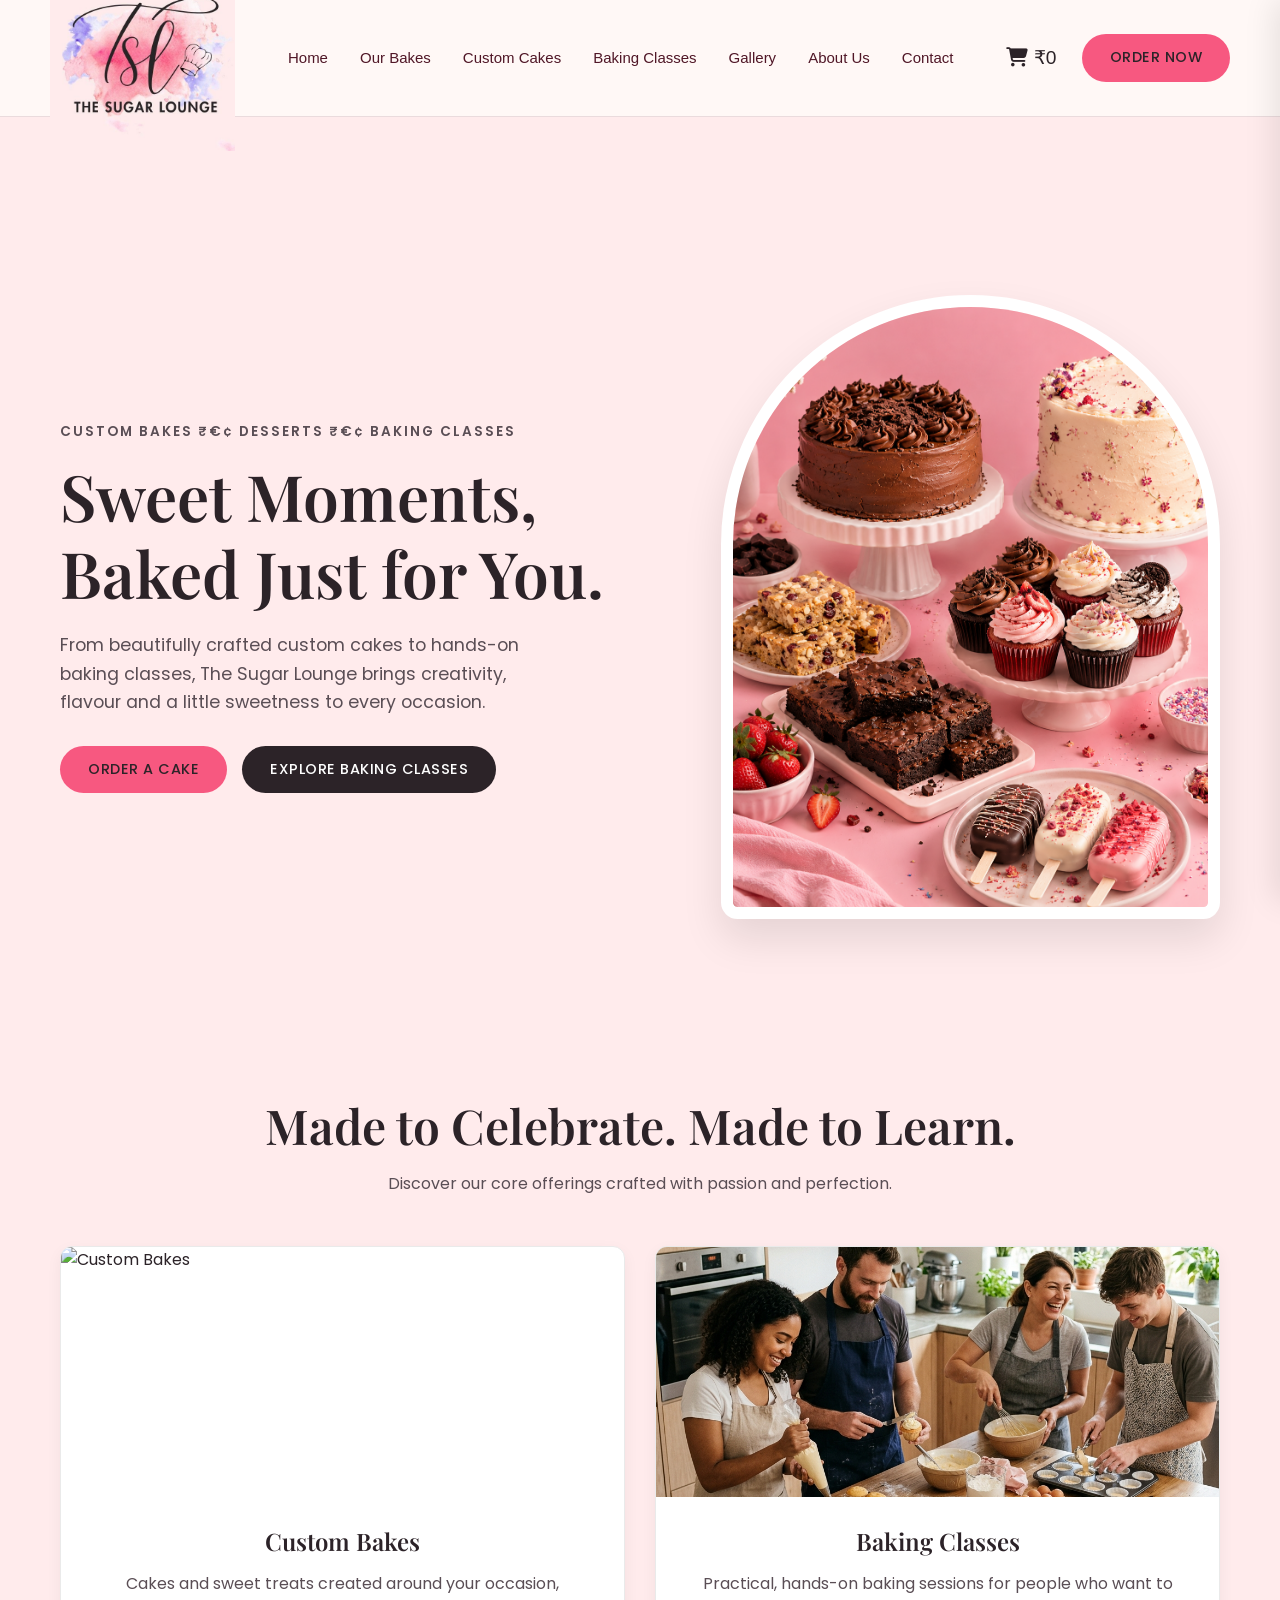
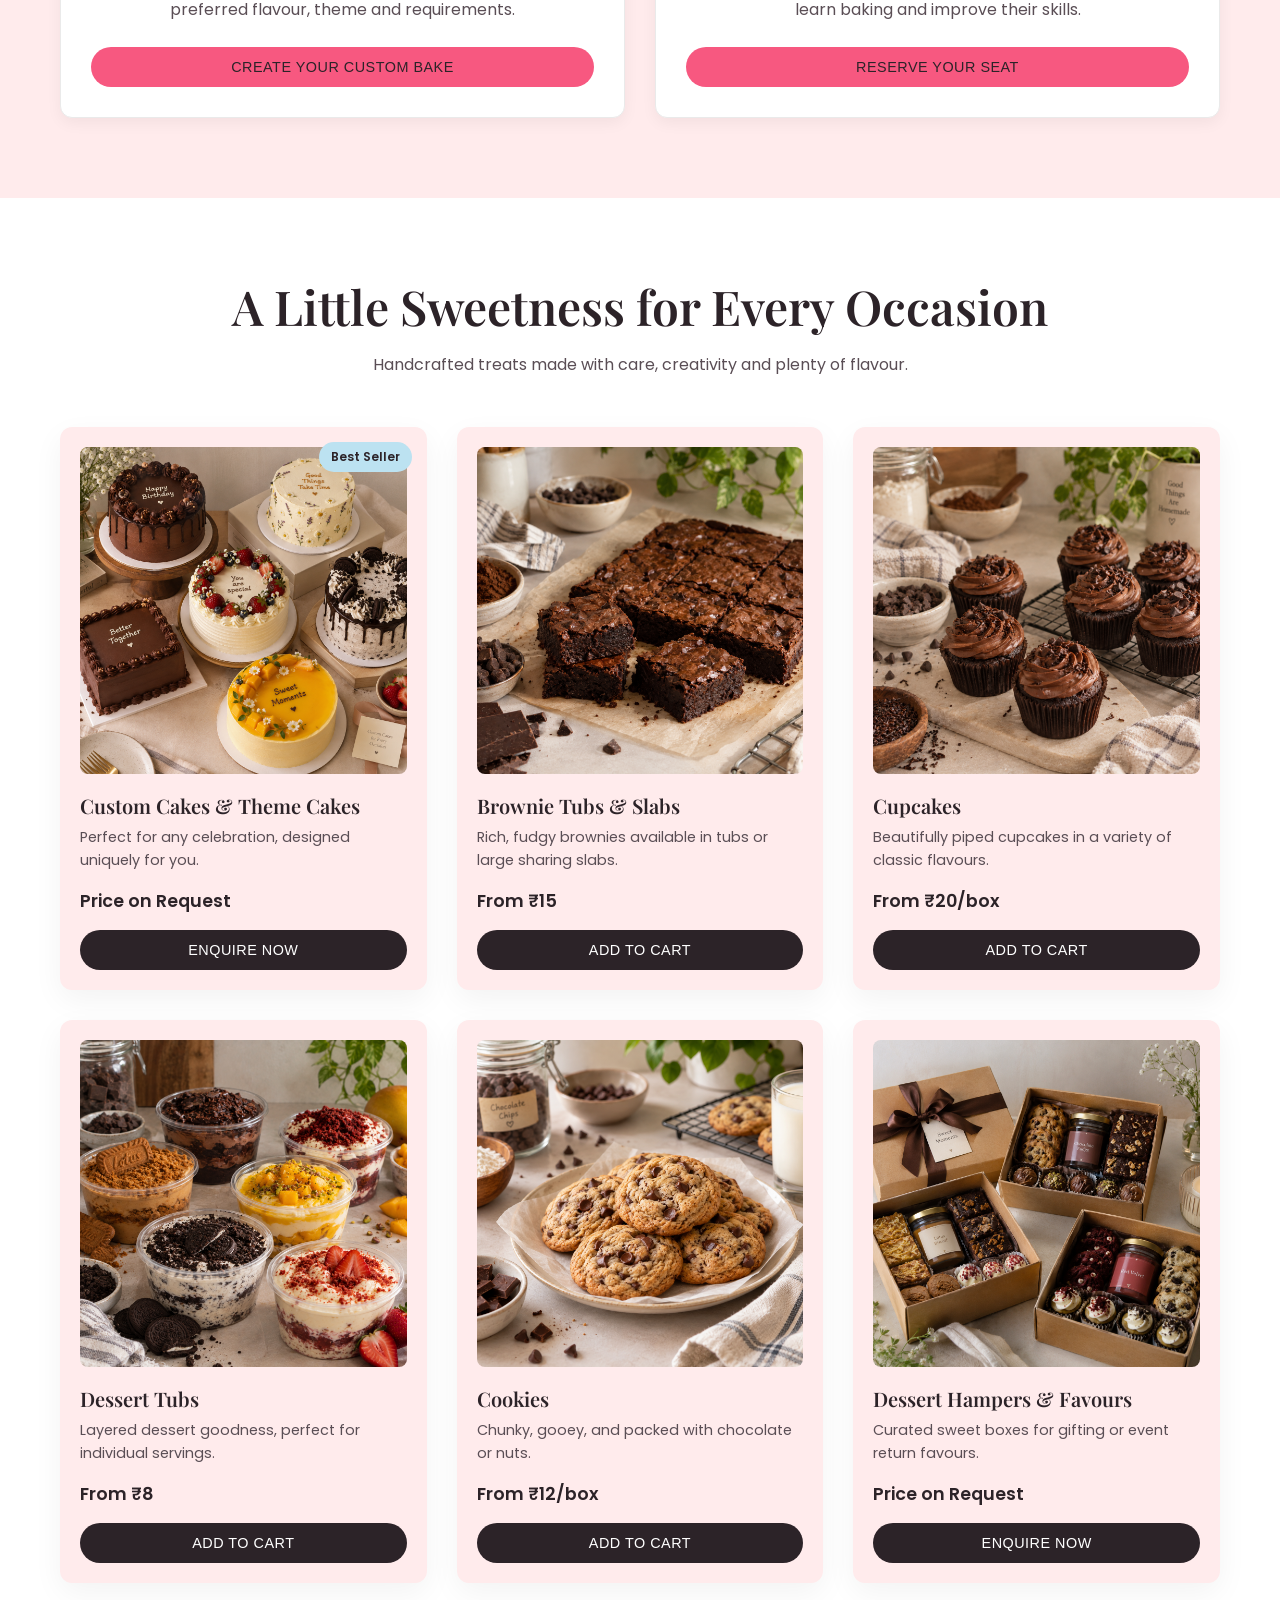
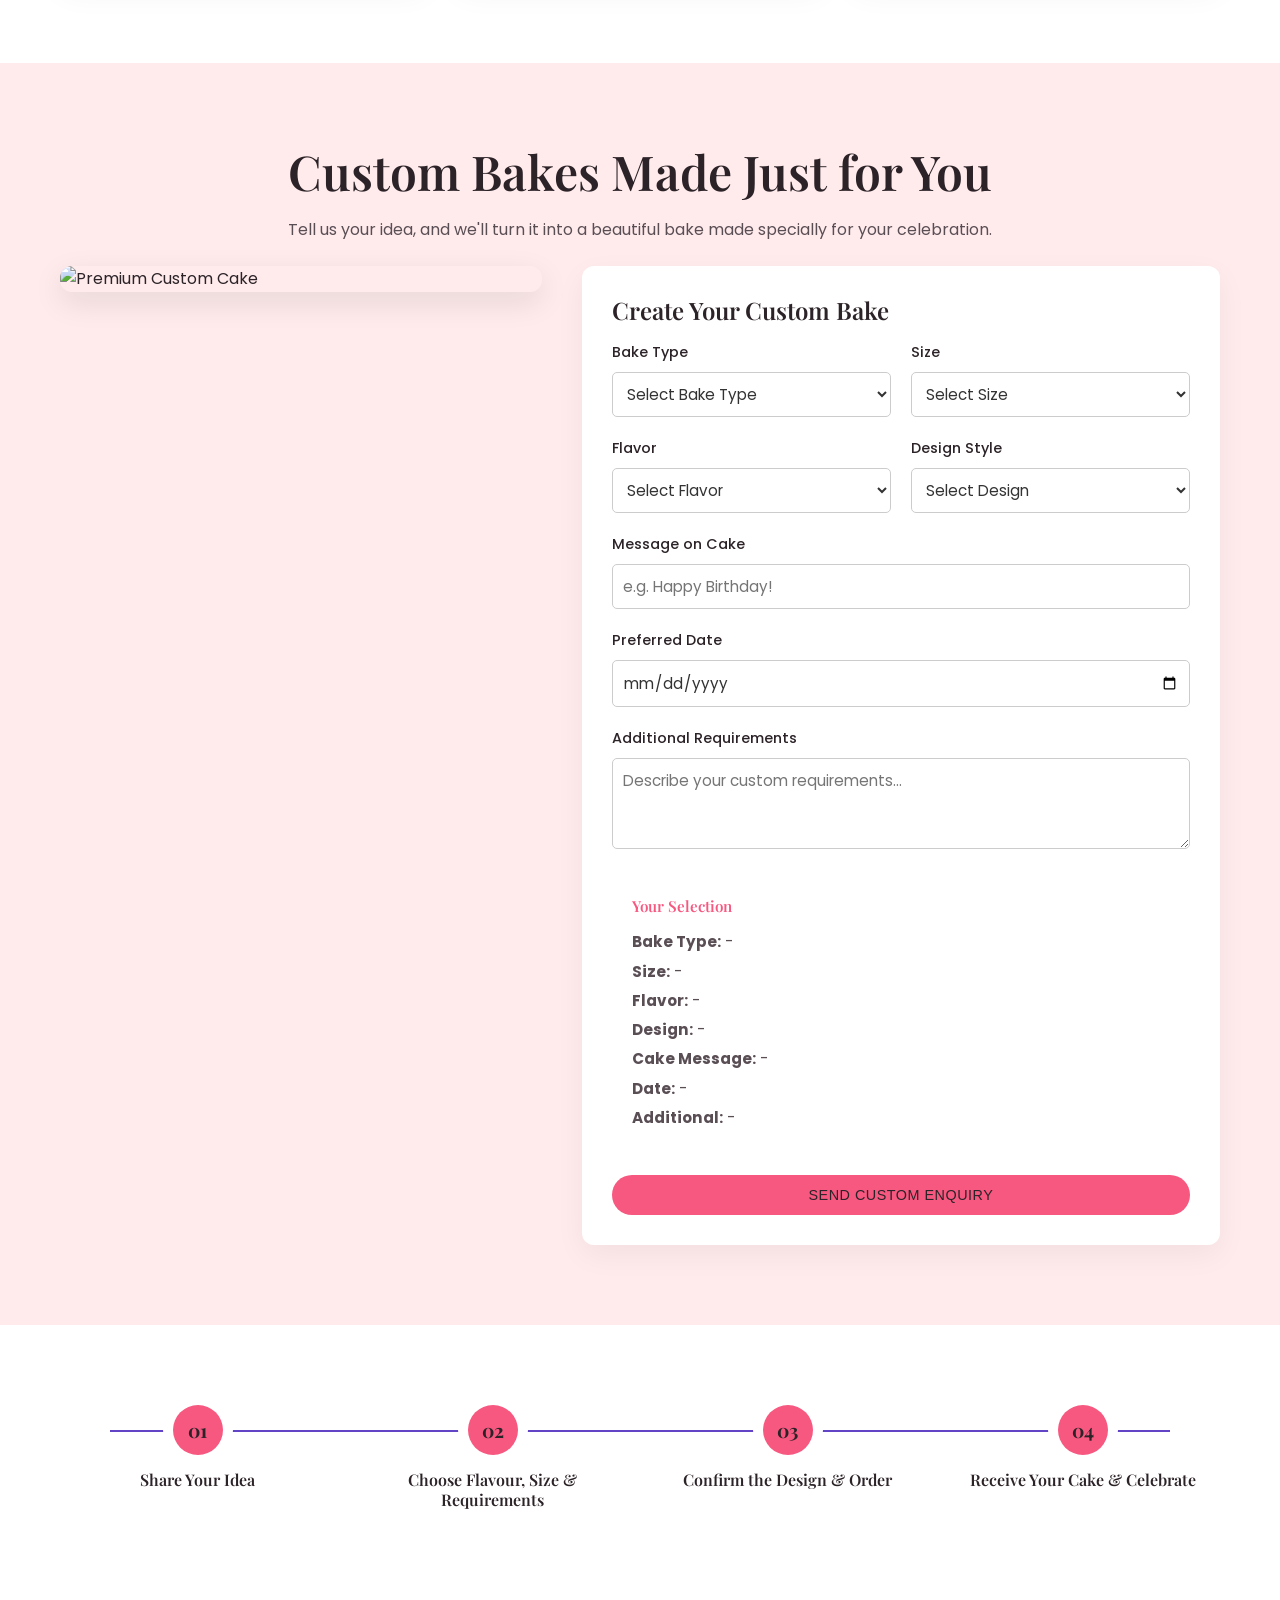
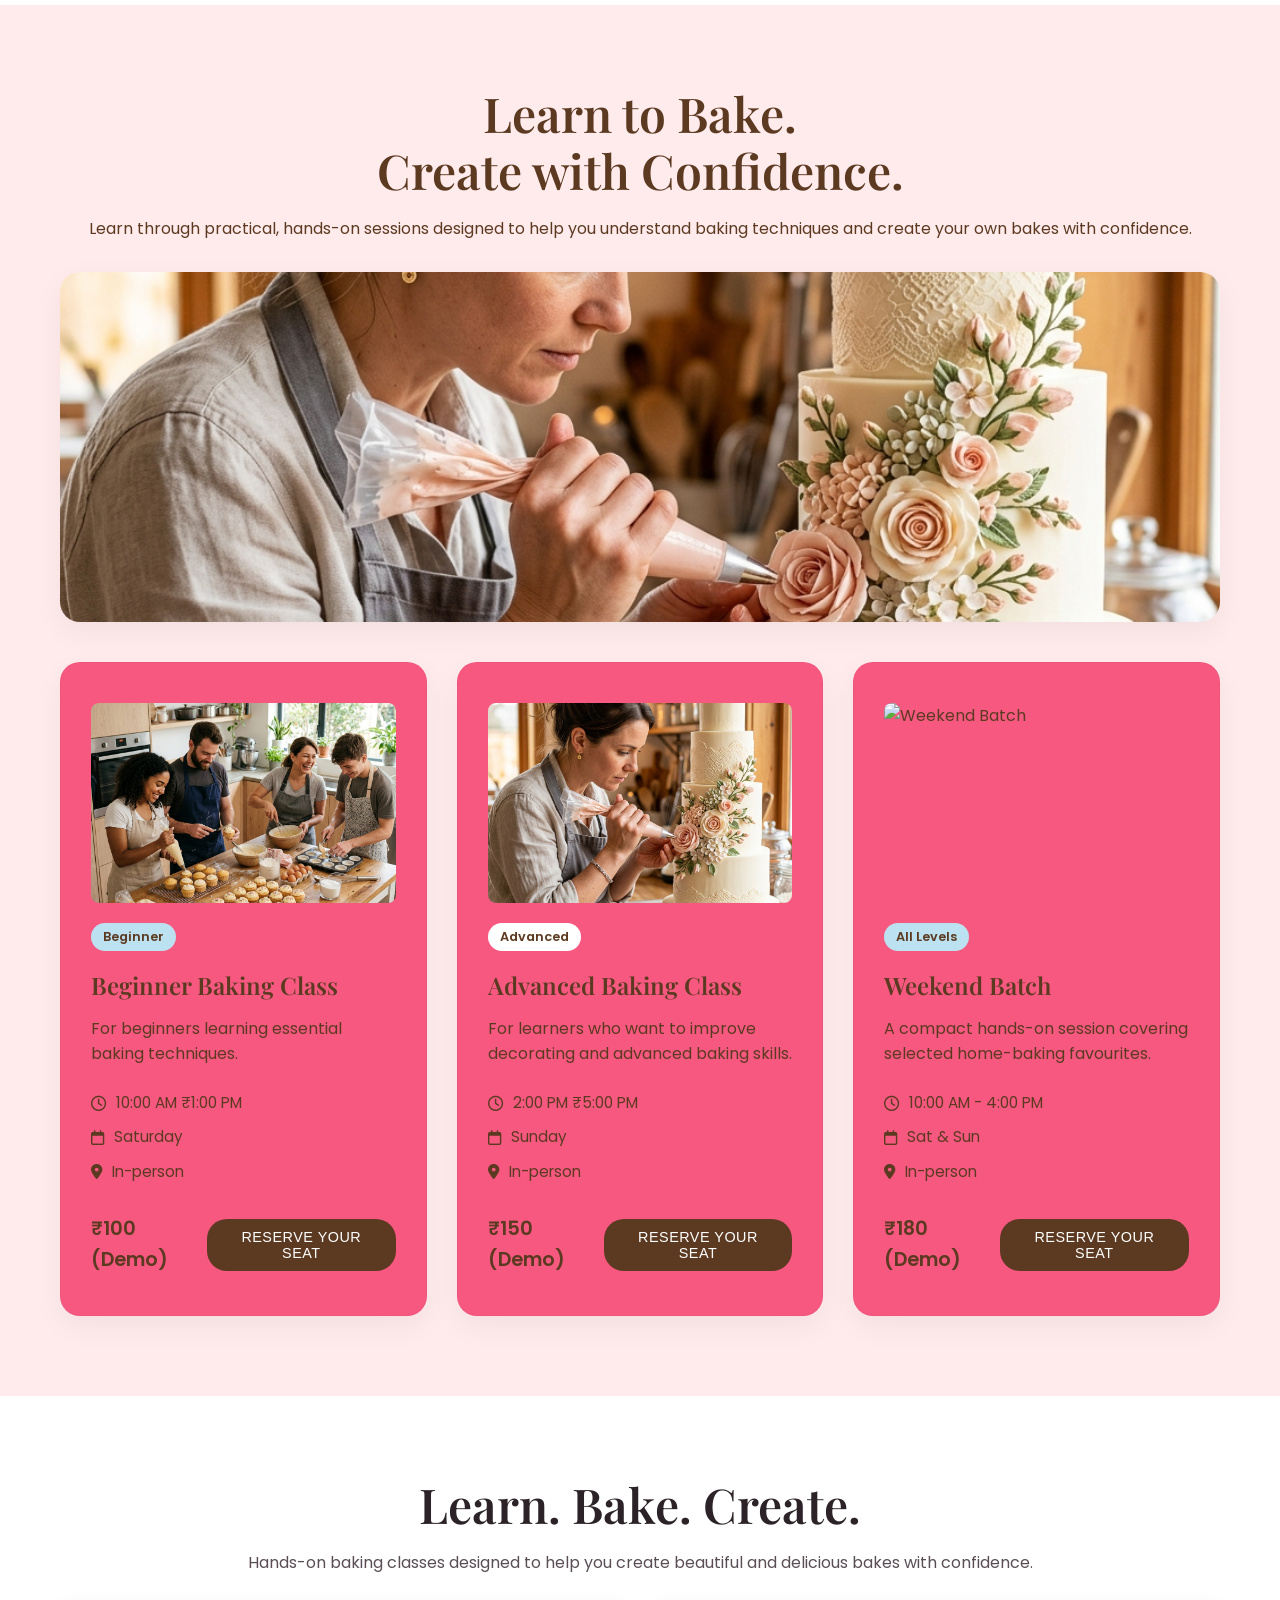
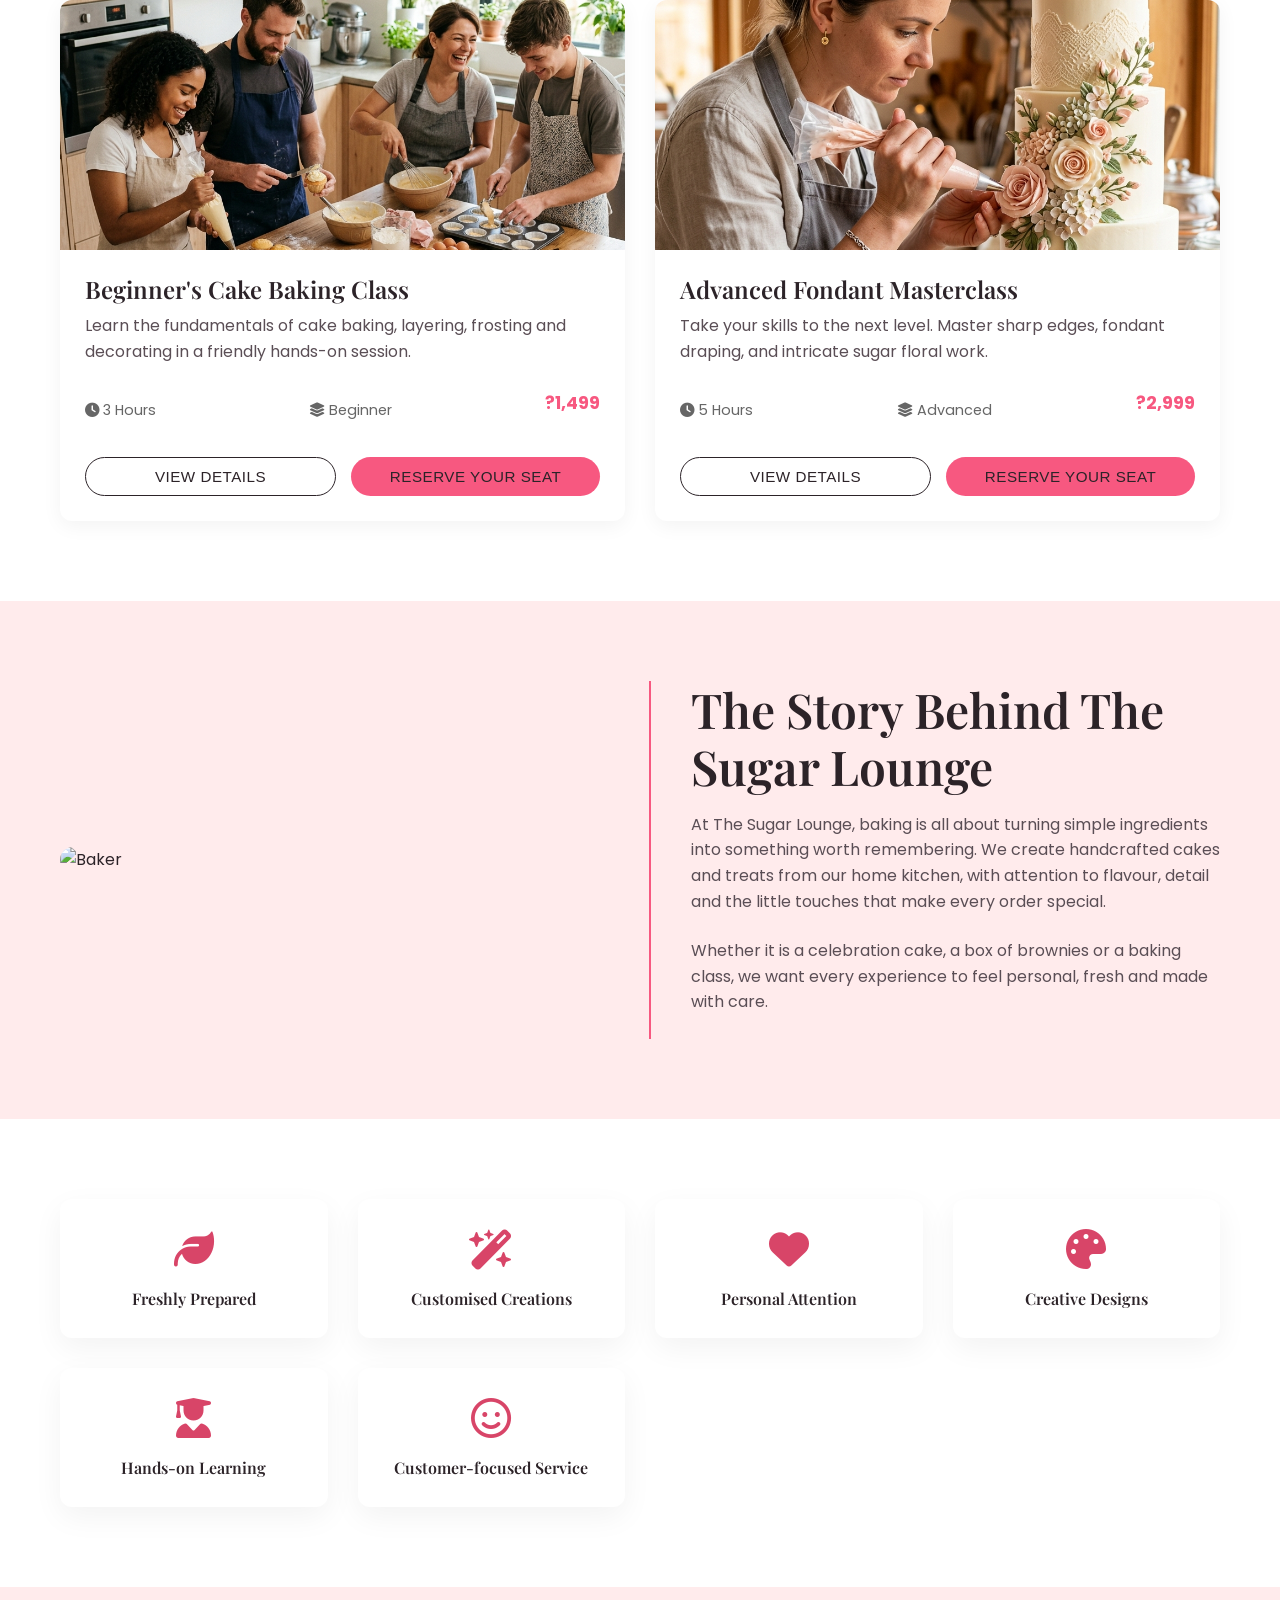
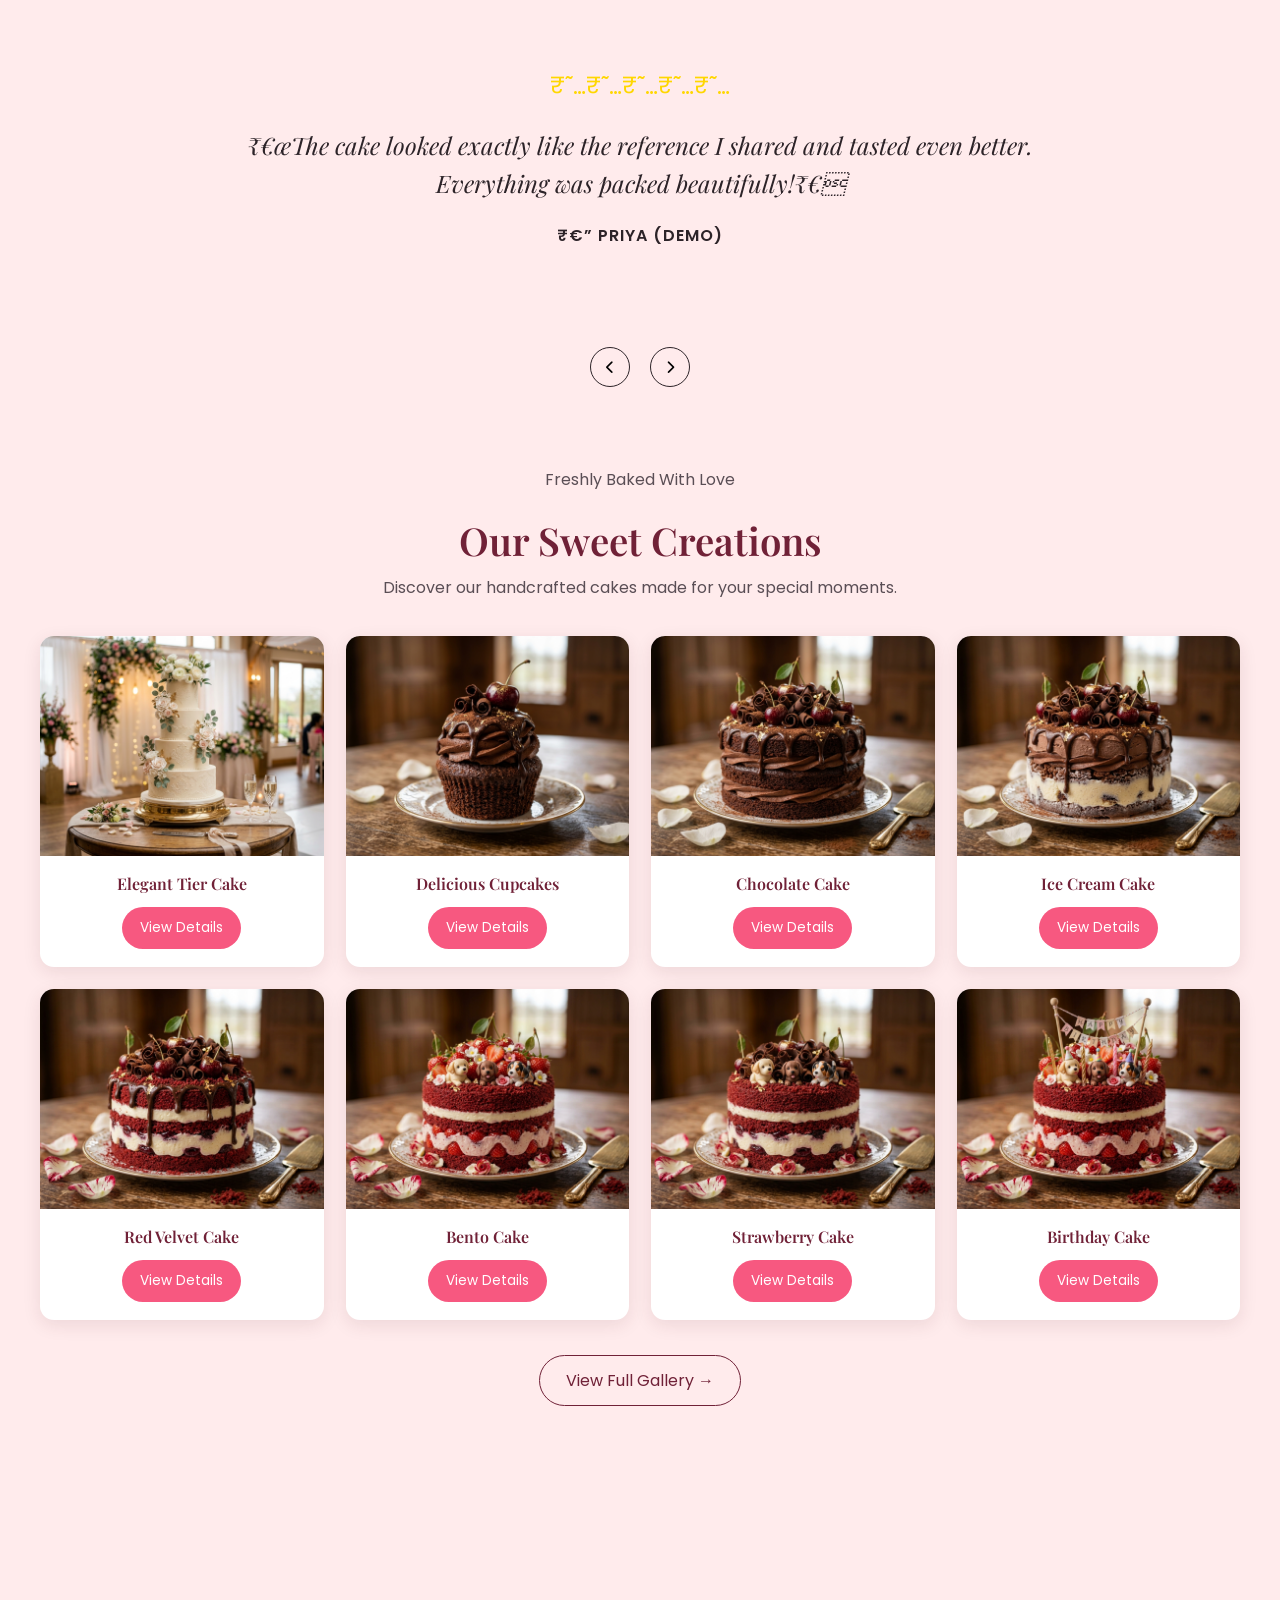
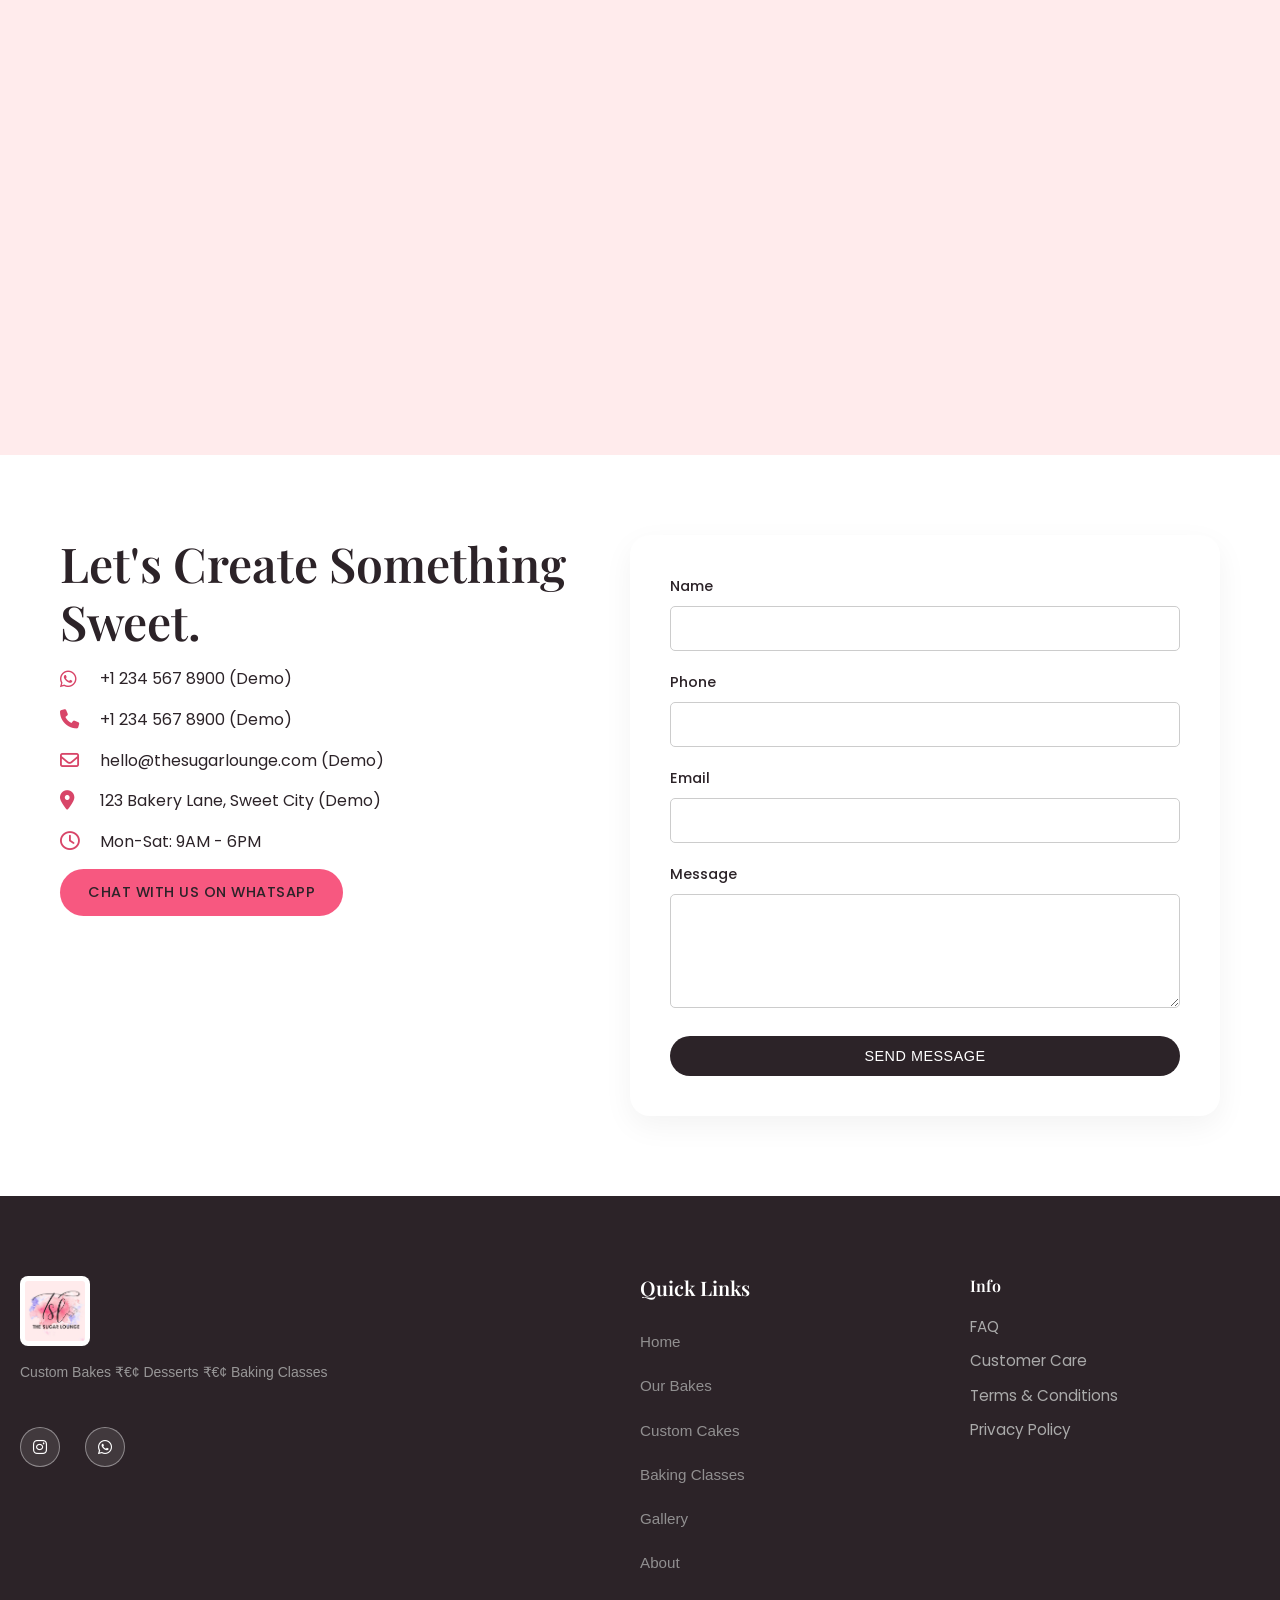
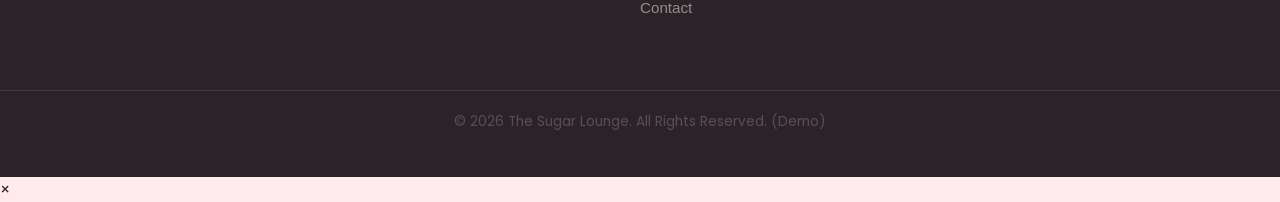
==== commit e757c3ba: "Update index.html" ====
--- a/index.html
+++ b/index.html
@@ -1108,7 +1108,7 @@
         </div>
 
         <div class="sweet-card">
-            <img src="red velvet.png" alt="Red Velvet Cake">
+            <img src="Gemini_Generated_Image_av9ybfav9ybfav9y.png" alt="Red Velvet Cake">
             <div class="sweet-card-info">
                 <h3>Red Velvet Cake</h3>
                 <a href="gallery.html" class="sweet-view-btn">View Details</a>
